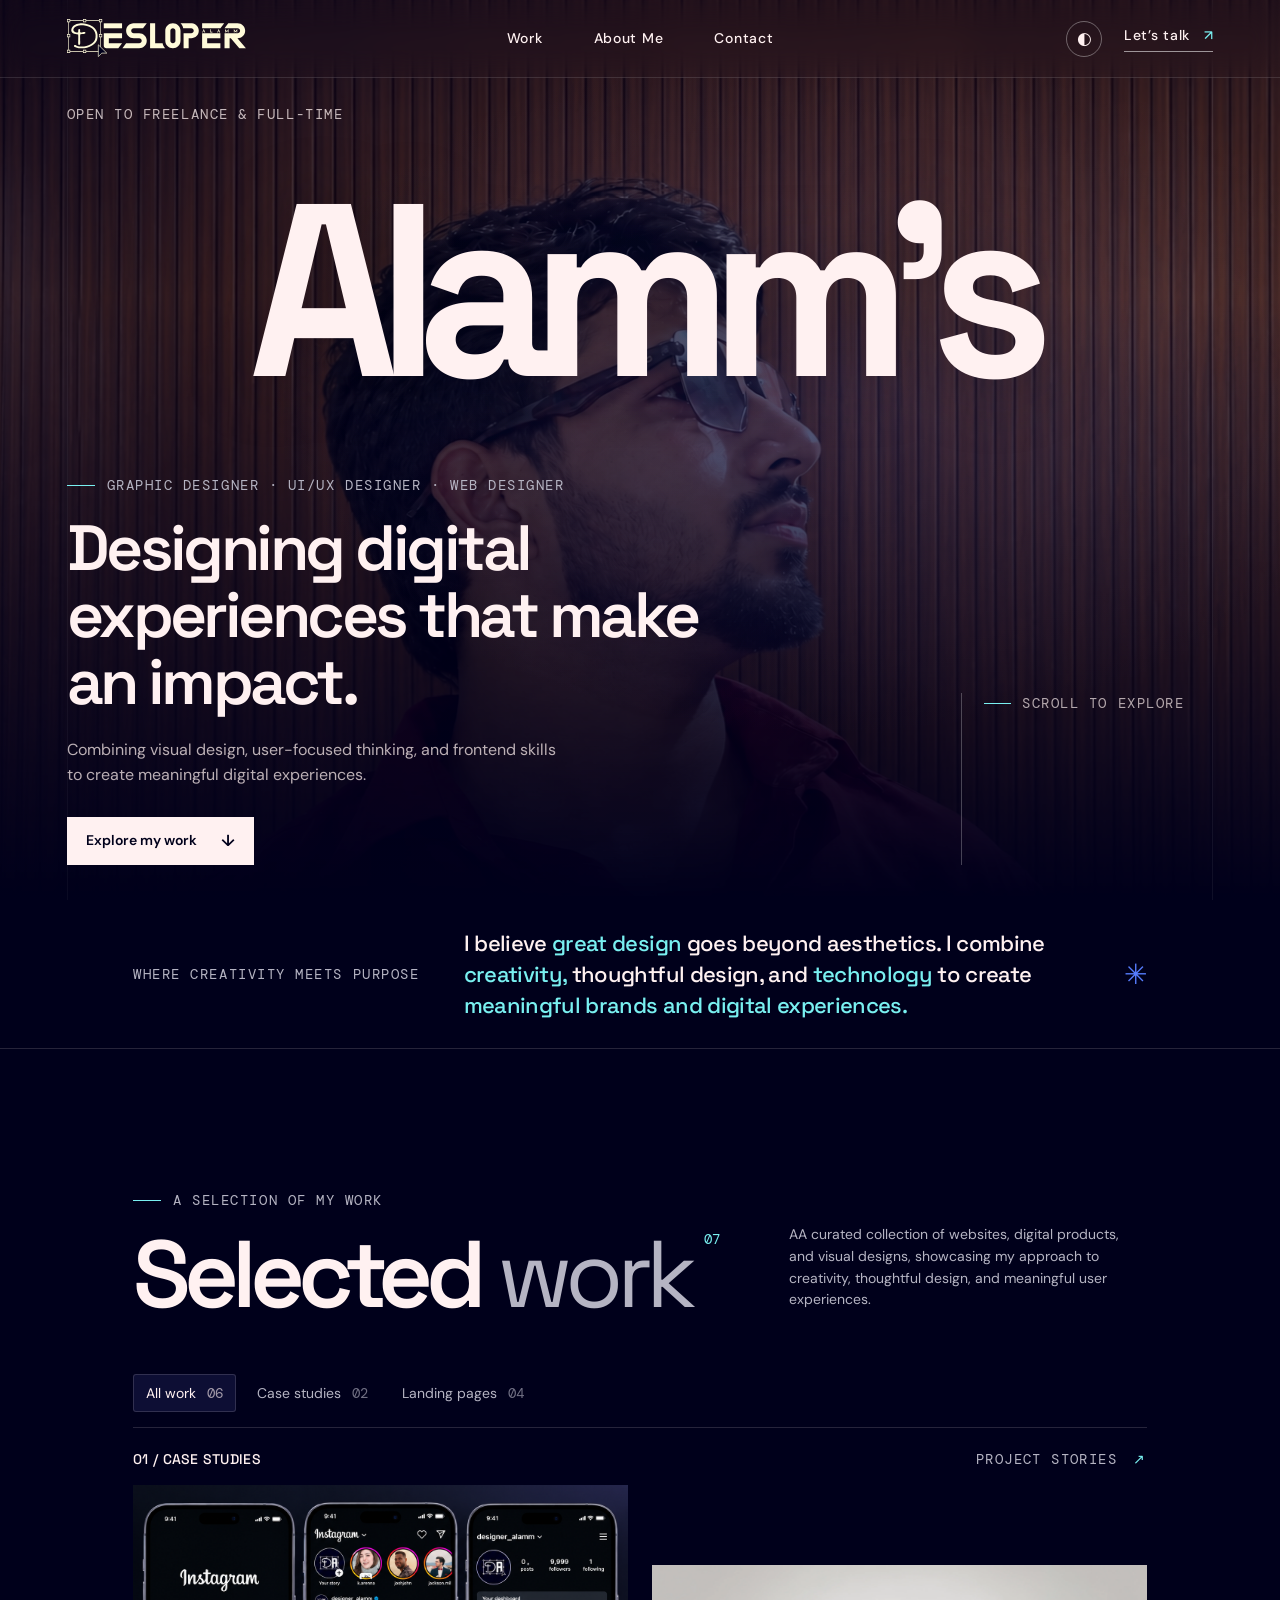
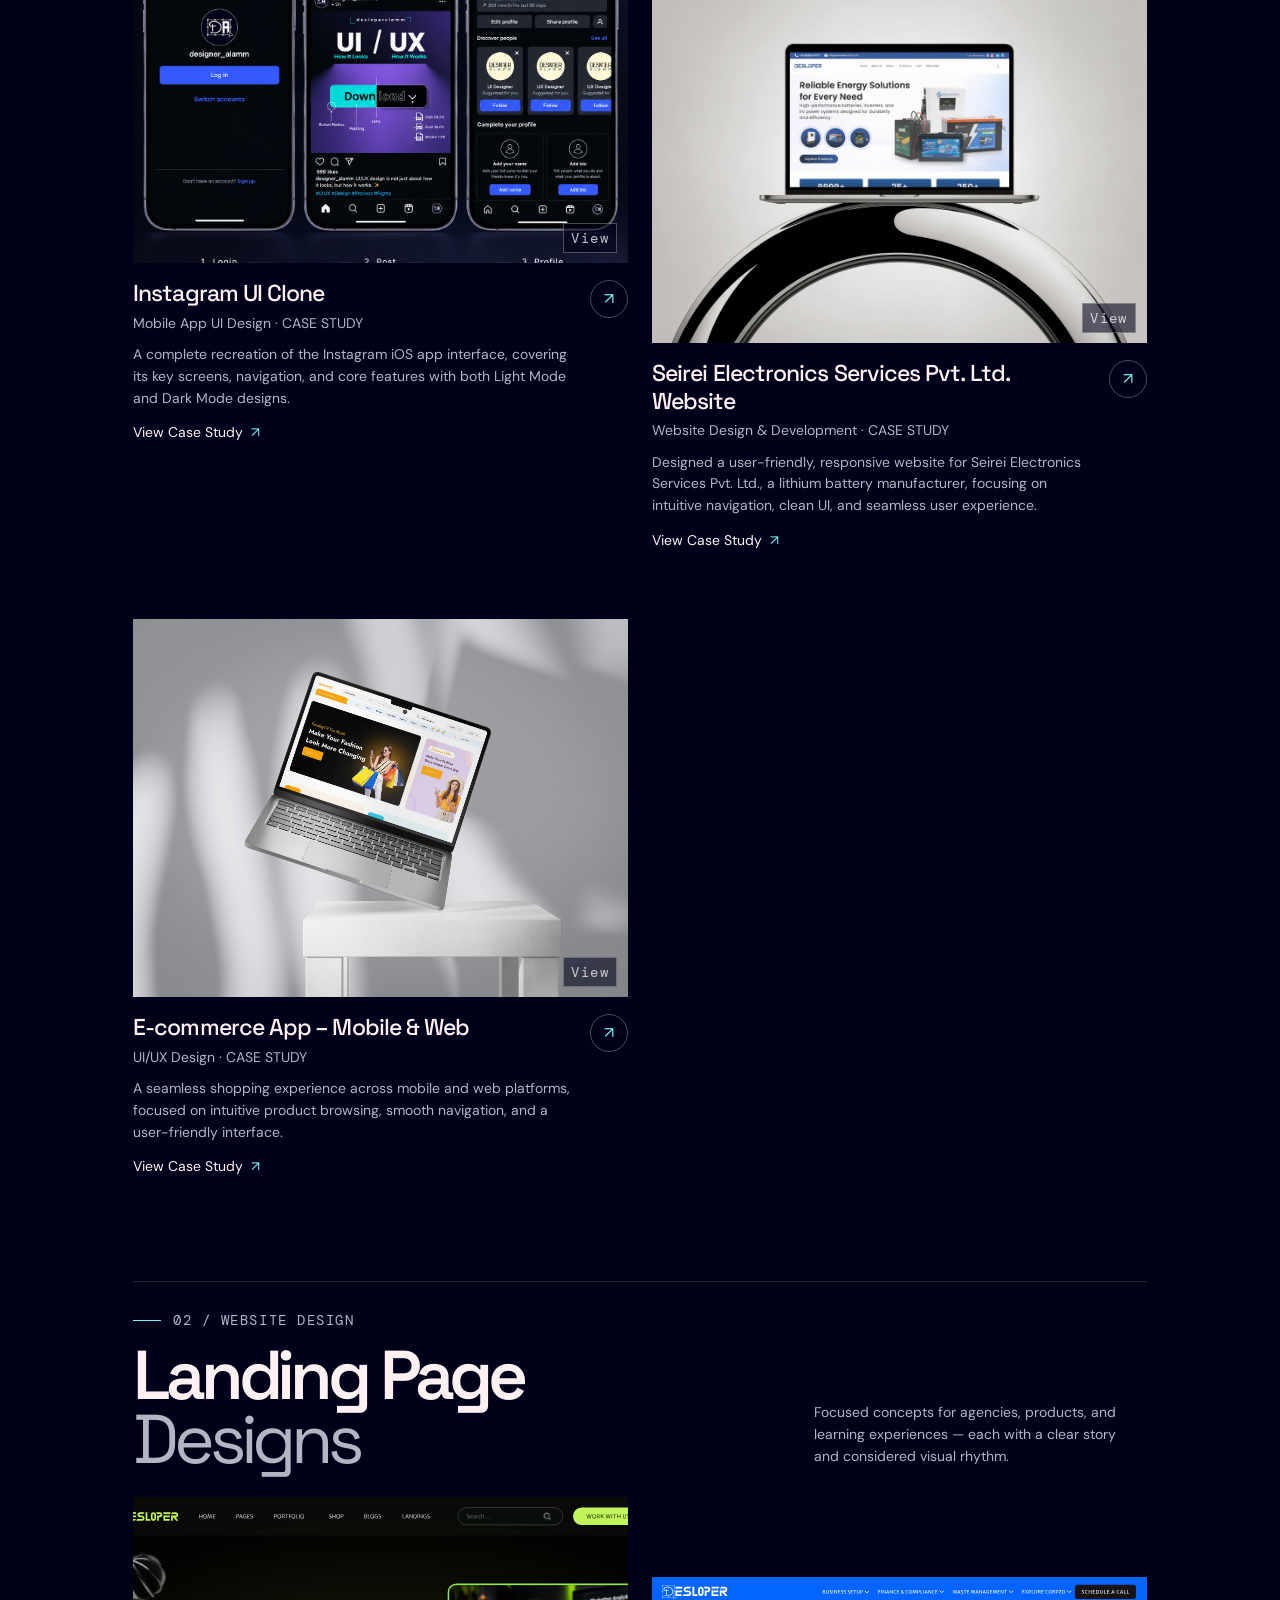
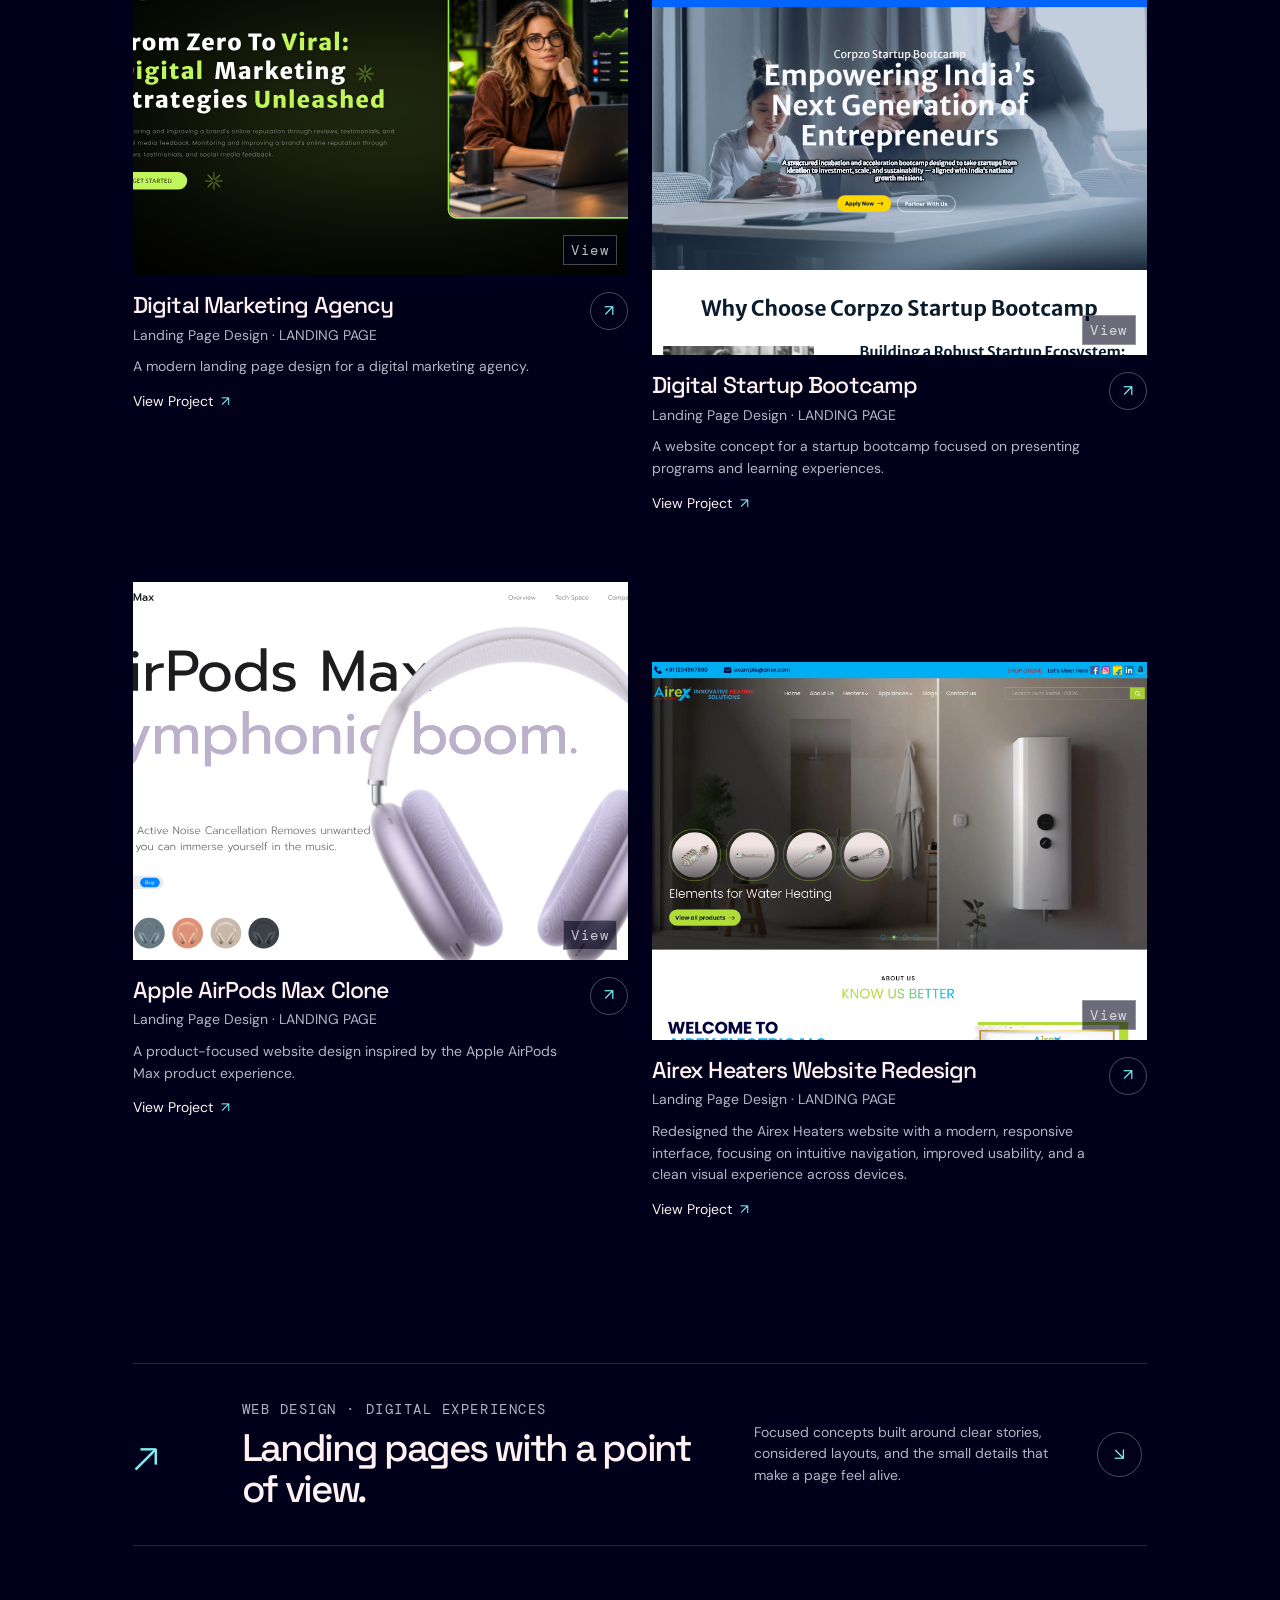
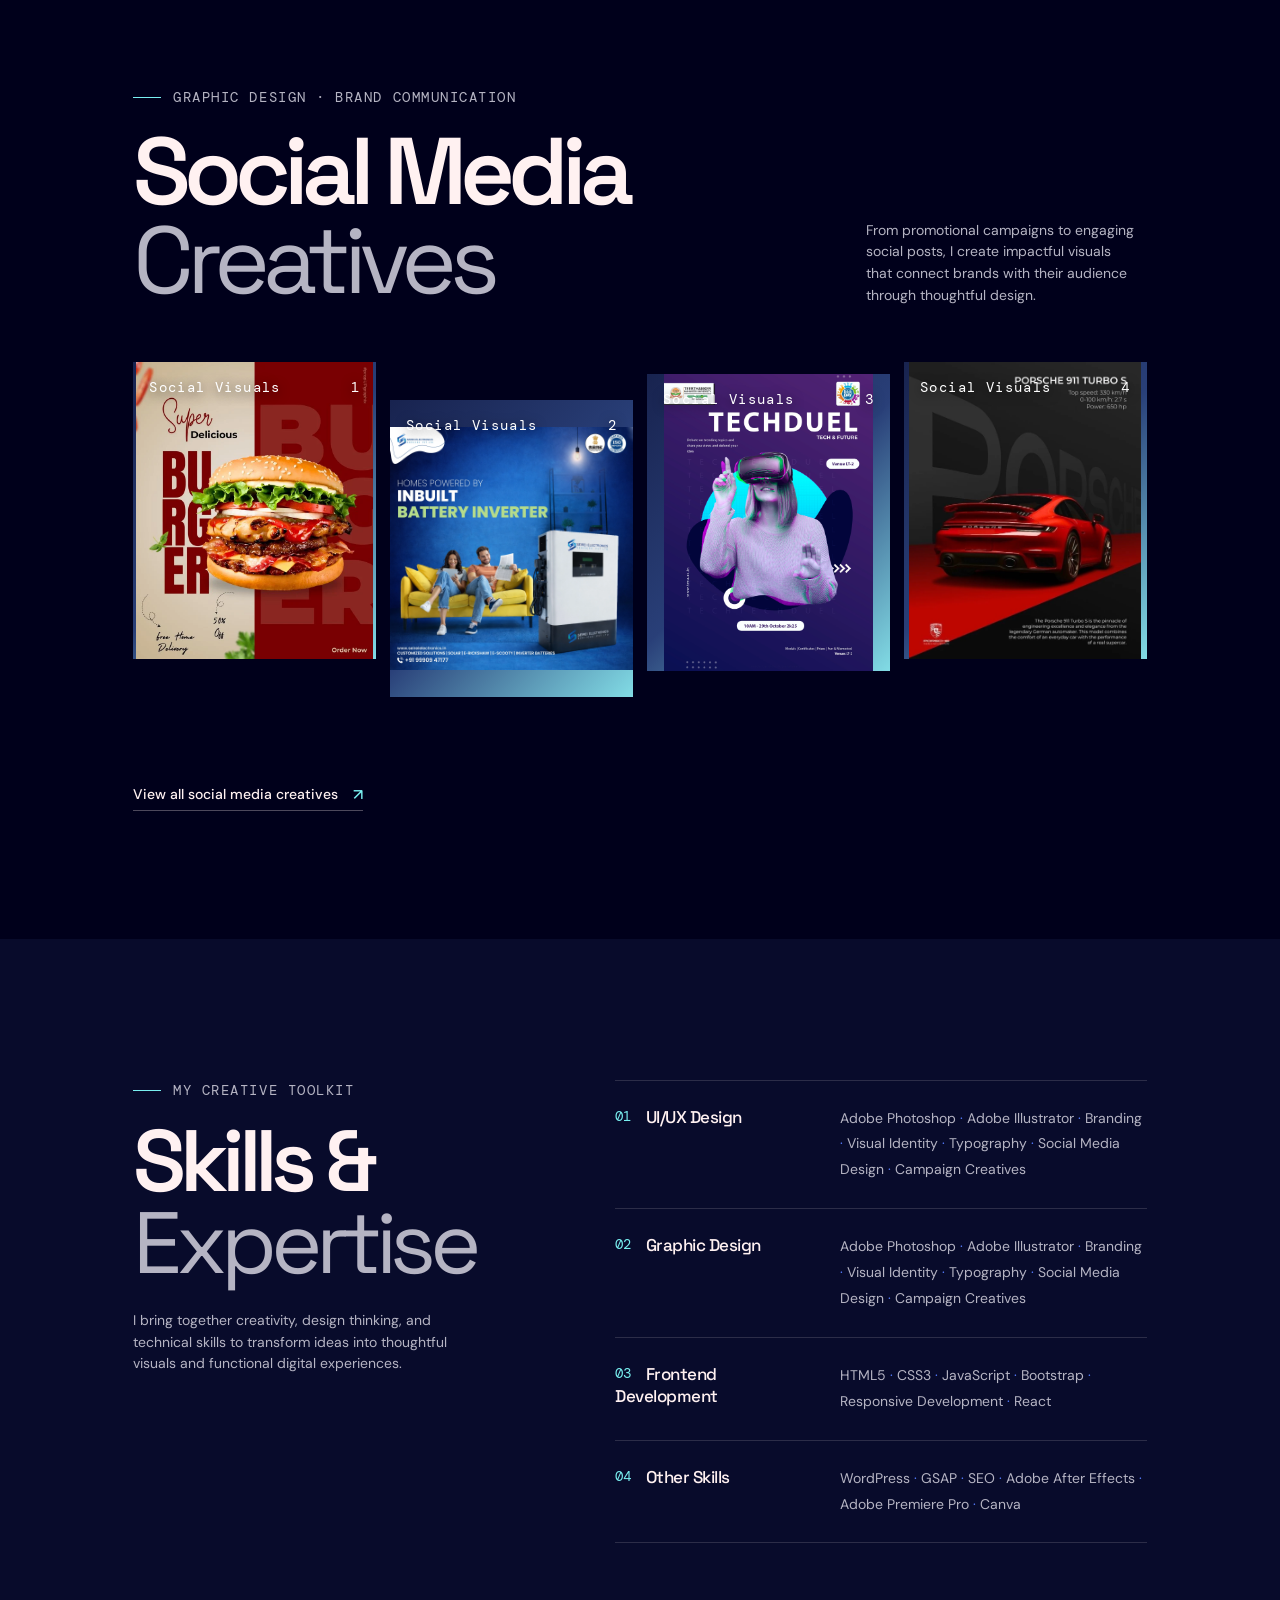
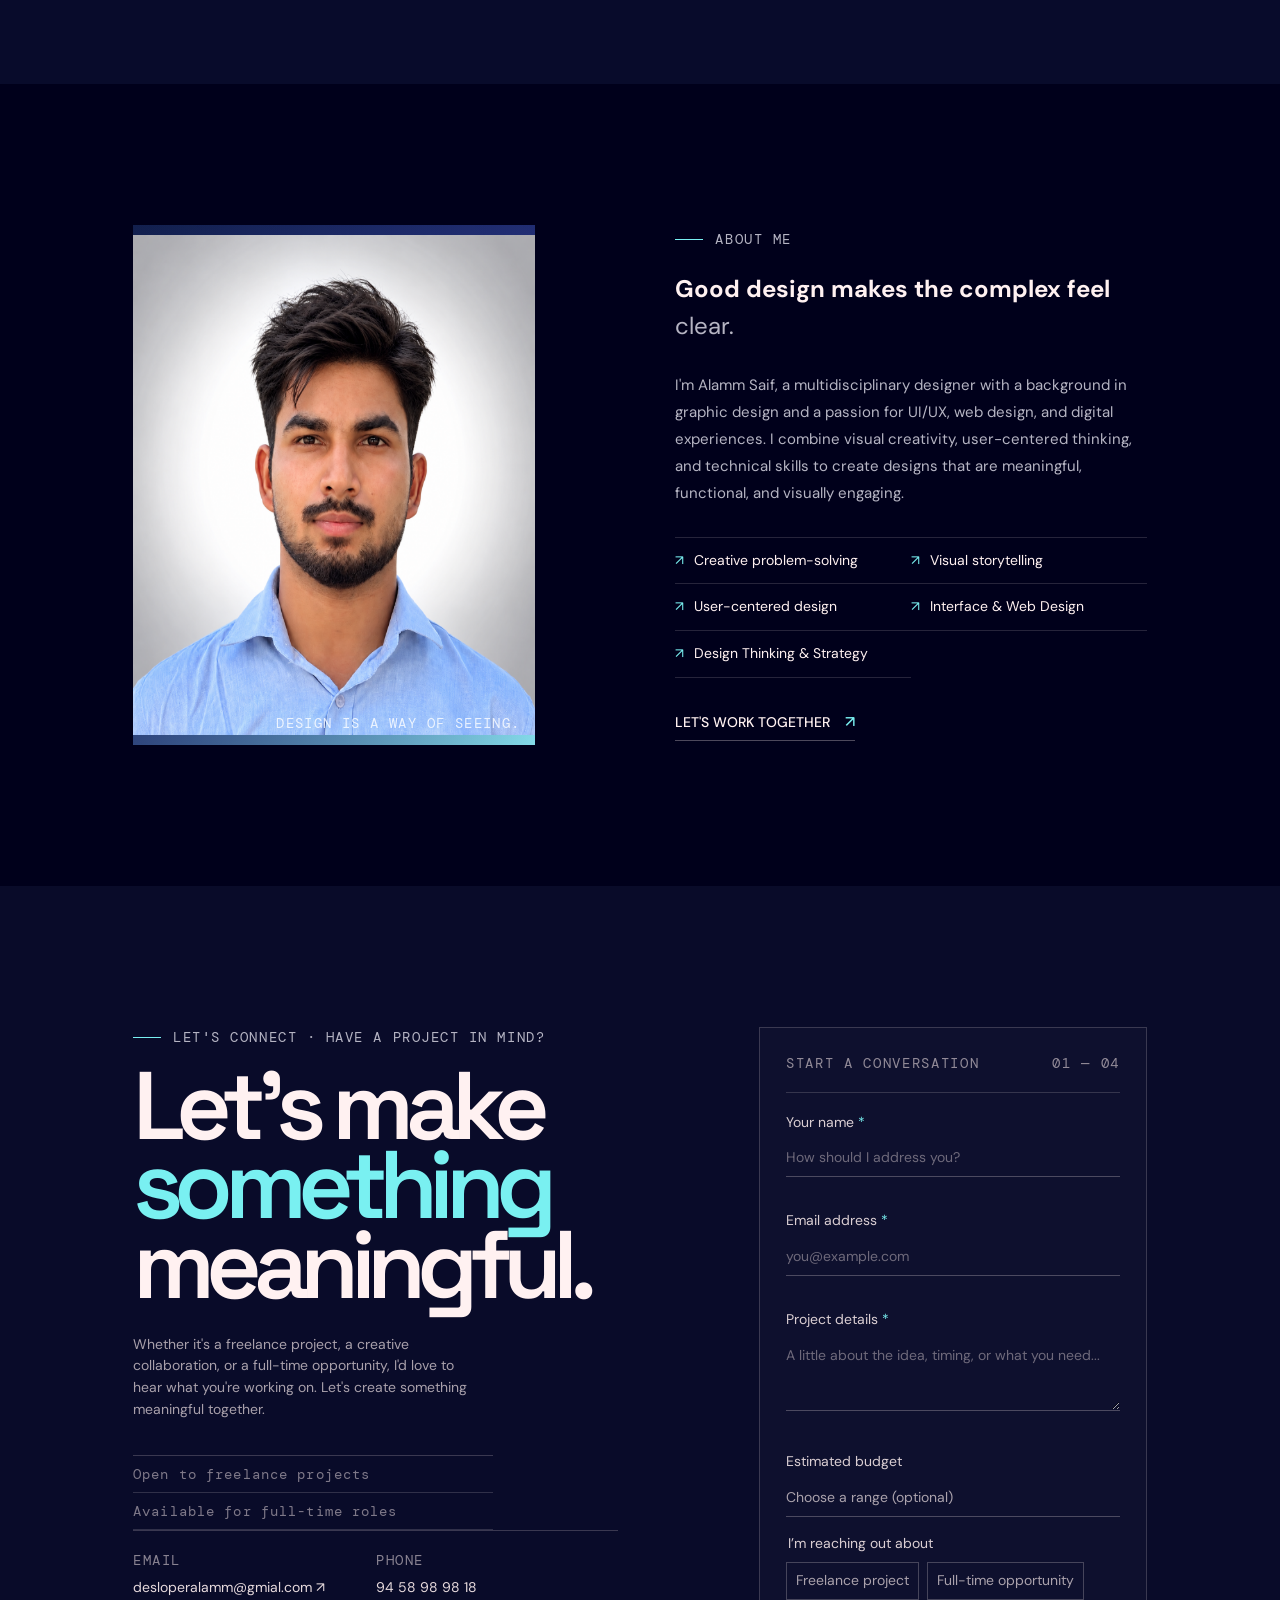
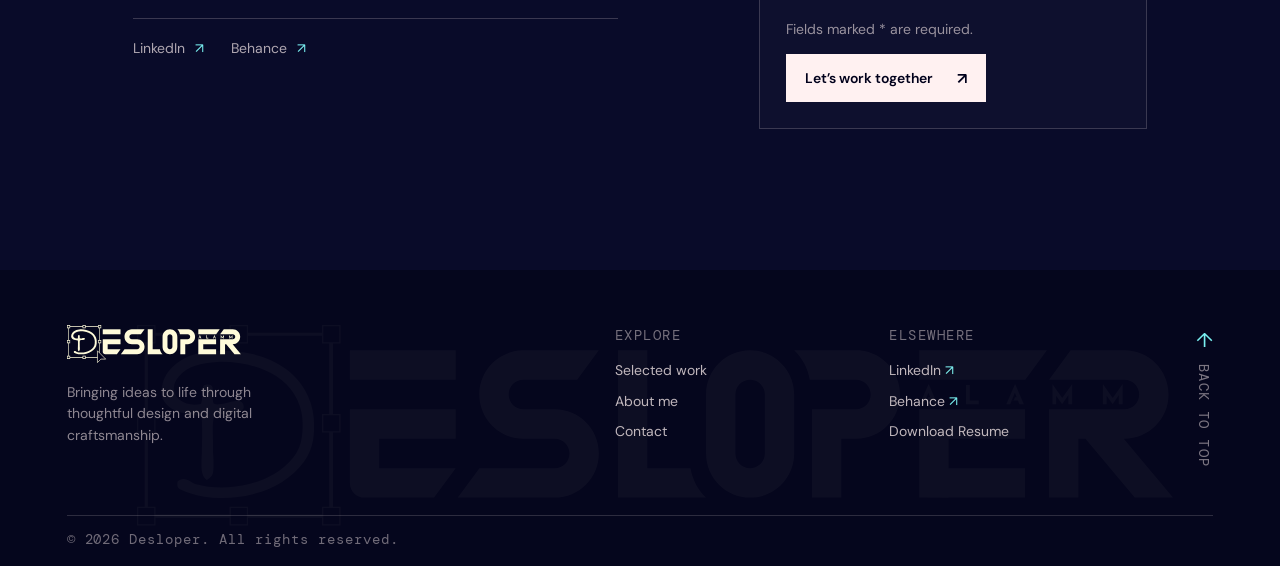
==== index.html @ 0b0b1263 "code push" ====
<!doctype html>
<html lang="en">

<head>
  <!-- HOMEPAGE DOCUMENT: page metadata, shared fonts, styles, and homepage data/rendering scripts. -->
  <meta charset="utf-8">
  <meta name="viewport" content="width=device-width, initial-scale=1">
  <meta name="theme-color" content="#00001b">
  <meta name="description"
    content="Desloper is a multidisciplinary designer working across graphic design, UI/UX, web design, and frontend development.">
  <meta property="og:type" content="website">
  <meta property="og:title" content="Desloper — Designer & Frontend Developer">
  <meta property="og:description" content="Meaningful visual identities and digital experiences, crafted with care.">
  <meta property="og:image"
    content="https://images.unsplash.com/photo-1519608487953-e999c86e7455?auto=format&fit=crop&w=1200&q=85">
  <title>Alamm | UI/UX , Graphic Designer</title>
  <link rel="preconnect" href="https://fonts.googleapis.com">
  <link rel="preconnect" href="https://fonts.gstatic.com" crossorigin>
  <link
    href="https://fonts.googleapis.com/css2?family=DM+Mono:wght@400;500&family=DM+Sans:wght@400;500;600;700&family=Space+Grotesk:wght@400;500;600;700&display=swap"
    rel="stylesheet">
  <link rel="stylesheet" href="/styles.css">
  <script src="/assets/projects.js" defer></script>
  <script src="/assets/site.js" defer></script>
</head>

<body>
  <!-- GLOBAL ACCESSIBILITY + SCROLL UI: skip target and progress bar used across the homepage. -->
  <a class="skip-link" href="#main">Skip to content</a>
  <div class="scroll-progress" aria-hidden="true"><span id="scroll-progress-bar"></span></div>

  <!-- SITE HEADER: desktop/mobile navigation, theme toggle, and contact shortcut. -->
  <header class="site-header" id="top">
    <a class="brand" href="#top" aria-label="Desloper home">
      <img src="./assets/images/desloper-logo.svg" width="64%" alt="">
      <!-- <span class="brand-mark" aria-hidden="true">D</span> -->
      <!-- <span>DESLOPER<span class="brand-period">.</span></span> -->
    </a>
    <nav class="desktop-nav" aria-label="Main navigation">
      <a href="#work">Work</a>
      <a href="#about">About Me</a>
      <a href="#contact">Contact</a>
    </nav>
    <div class="header-actions">
      <button class="theme-toggle icon-button" type="button" aria-label="Switch to light theme" title="Switch theme">
        <span class="theme-icon" aria-hidden="true">◐</span>
      </button>
      <a class="header-cta" href="#contact">Let’s talk <span aria-hidden="true">↗ 
</span></a>
      <button class="menu-toggle icon-button" type="button" aria-expanded="false" aria-controls="mobile-menu"
        aria-label="Open menu">
        <span></span><span></span>
      </button>
    </div>
    <nav class="mobile-nav" id="mobile-menu" aria-label="Mobile navigation" hidden>
      <a href="#work">Work <span>01</span></a>
      <a href="#about">About Me <span>02</span></a>
      <a href="#contact">Contact <span>03</span></a>
    </nav>
  </header>

  <!-- MAIN HOMEPAGE CONTENT: update the static editorial copy in this file. -->
  <main id="main">
    <!-- HERO SECTION: headline, introduction, and primary navigation into the portfolio. -->
    <section class="hero" aria-labelledby="hero-title">
      <div class="hero-image" aria-hidden="true"></div>
      <div class="hero-grid" aria-hidden="true"></div>
      <div class="hero-topline">
        <!-- <span>INDEPENDENT DESIGNER</span> -->
        <span>OPEN TO FREELANCE & FULL-TIME</span>
      </div>
      <div class="hero-wordmark" aria-label="Desloper">Alamm's</div>
      <div class="hero-bottom">
        <div class="hero-intro">
          <p class="eyebrow"><span class="eyebrow-line"></span> GRAPHIC DESIGNER · UI/UX DESIGNER · WEB DESIGNER</p>
          <h1 id="hero-title">Designing digital experiences that make an impact.</h1>
          <p class="hero-copy">Combining visual design, user-focused thinking, and frontend skills to create meaningful digital experiences.</p>
          <div class="hero-actions">
            <a class="button button-light" href="#work">Explore my work <span aria-hidden="true">↓</span></a>
            <!-- <a class="text-link" href="#contact">Let’s work together <span aria-hidden="true">↗</span></a> -->
          </div>
        </div>
        <div class="hero-aside">
          <!-- <span class="hero-index">01 / 04</span> -->
          <!-- <p>Thoughtful design.<br>Built for people.</p> -->
          <a href="#work" class="scroll-cue"><span class="scroll-cue-line"></span> SCROLL TO EXPLORE</a>
        </div>
      </div>
      <!-- <div class="hero-corner-note">DESIGN <span>+</span> DIGITAL CRAFT</div> -->
    </section>

    <!-- INTRO STRIP: short positioning statement beneath the hero. -->
    <section class="intro-strip" aria-label="Introduction">
      <span class="mono-label">WHERE CREATIVITY MEETS PURPOSE</span>
      <p>I believe <span> great design</span> goes beyond aesthetics. I combine
        <span> creativity,</span> thoughtful design, and <span> technology</span> to create<span> meaningful brands and digital experiences.</span></p>

      <span class="strip-orbit" aria-hidden="true">✳</span>
    </section>

    <!-- PROJECT SHOWCASE: filters and two data-driven groups. Edit project content and URLs in assets/projects.js. -->
    <section class="section work-section" id="work">
      <div class="section-heading reveal">
        <div>
          <p class="eyebrow"><span class="eyebrow-line"></span> A SELECTION OF MY WORK</p>
          <h2>Selected <span class="heading-muted">work</span><sup>06</sup></h2>
        </div>
        <p class="section-intro">AA curated collection of websites, digital products, and visual designs, showcasing my approach to creativity, thoughtful design, and meaningful user experiences.</p>
      </div>
      <div class="work-toolbar reveal">
        <div class="filter-list" role="group" aria-label="Filter projects">
          <button class="filter-button is-active" type="button" data-filter="all" aria-pressed="true">All work
            <span>06</span></button>
          <button class="filter-button" type="button" data-filter="case-study" aria-pressed="false">Case studies
            <span>02</span></button>
          <button class="filter-button" type="button" data-filter="landing-page" aria-pressed="false">Landing pages
            <span>04</span></button>
        </div>
        <!-- <span class="work-note">SELECT A PROJECT TO EXPLORE <span aria-hidden="true">↘</span></span> -->
      </div>
      <!-- UI/UX CASE STUDIES: the project data determines which entries appear in this grid. -->
      <div class="project-subgroup" id="case-study-group">
        <div class="subgroup-kicker">
          <h3>01 / CASE STUDIES</h3><span>PROJECT STORIES <i>↗</i></span>
        </div>
        <div class="project-grid" id="project-grid" aria-live="polite"></div>
      </div>
      <!-- LANDING PAGE PROJECTS: includes the four website concepts in assets/projects.js. -->
      <section class="project-subgroup landing-project-group" id="landing-pages" aria-labelledby="landing-heading">
        <div class="landing-group-heading">
          <div>
            <p class="eyebrow"><span class="eyebrow-line"></span> 02 / WEBSITE DESIGN</p>
            <h2 id="landing-heading">Landing Page<br><span class="heading-muted">Designs</span></h2>
          </div>
          <p>Focused concepts for agencies, products, and learning experiences — each with a clear story and considered
            visual rhythm.</p>
        </div>
        <div class="project-grid" id="landing-grid" aria-live="polite"></div>
      </section>
    </section>

    <!-- LANDING PAGE CALLOUT: supporting copy and link back to website projects. -->
    <section class="landing-note-section" aria-label="Landing page designs">
      <div class="landing-note reveal">
        <div class="landing-note-symbol" aria-hidden="true">↗</div>
        <div>
          <p class="eyebrow">WEB DESIGN · DIGITAL EXPERIENCES</p>
          <h2>Landing pages with a point of view.</h2>
        </div>
        <p class="landing-note-copy">Focused concepts built around clear stories, considered layouts, and the small
          details that make a page feel alive.</p>
        <a href="#work" class="round-link" aria-label="Browse landing page projects">↘</a>
      </div>
    </section>

    <!-- SOCIAL MEDIA CREATIVES: artwork/image catalog is in assets/site.js; photos live in assets/images/creatives/. -->
    <section class="section social-section" id="social">
      <div class="section-heading reveal">
        <div>
          <p class="eyebrow"><span class="eyebrow-line"></span> GRAPHIC DESIGN · BRAND COMMUNICATION</p>
          <h2>Social Media <span class="heading-muted">Creatives</span></h2>
        </div>
        <div class="social-heading-right">
          <p class="section-intro">From promotional campaigns to engaging social posts, I create impactful visuals that connect brands with their audience through thoughtful design.</p>
          <!-- <span class="source-note">Replace sample compositions with original artwork.</span> -->
        </div>
      </div>
      <div class="creative-grid reveal" id="creative-grid" aria-label="Social media creative gallery"></div>
      <button class="text-link gallery-more" id="gallery-more" type="button">View all social media creatives <span
          aria-hidden="true">↗</span></button>
    </section>

    <!-- SKILLS & EXPERTISE: edit labels and skill lists directly below. -->
    <section class="skills-section" id="skills">
      <div class="section skills-layout">
        <div class="skills-title reveal">
          <p class="eyebrow"><span class="eyebrow-line"></span> 	MY CREATIVE TOOLKIT</p>
          <h2>Skills &amp;<br><span class="heading-muted">Expertise</span></h2>
          <p>	I bring together creativity, design thinking, and technical skills to transform ideas into thoughtful visuals and functional digital experiences.</p>
        </div>
        <div class="skill-groups reveal">
          <div class="skill-group">
            <h3><span>01</span> UI/UX Design</h3>
            <p>Adobe Photoshop <i>·</i> Adobe Illustrator <i>·</i> Branding <i>·</i> Visual Identity <i>·</i> Typography <i>·</i> Social Media Design <i>·</i> Campaign Creatives</p>
          </div>
          <div class="skill-group">
            <h3><span>02</span> Graphic Design</h3>
            <p>Adobe Photoshop <i>·</i> Adobe Illustrator <i>·</i> Branding <i>·</i> Visual Identity <i>·</i> Typography <i>·</i> Social Media Design <i>·</i> Campaign Creatives</p>
          </div>
          <div class="skill-group">
            <h3><span>03</span> Frontend Development</h3>
            <p>HTML5 <i>·</i> CSS3 <i>·</i> JavaScript <i>·</i> Bootstrap <i>·</i> Responsive Development <i>·</i> React</p>
          </div>
          <div class="skill-group">
            <h3><span>04</span> Other Skills</h3>
            <p>WordPress <i>·</i> GSAP <i>·</i> SEO <i>·</i> Adobe After Effects <i>·</i> Adobe Premiere Pro <i>·</i> Canva</p>
          </div>
        </div>
      </div>
    </section>

    <!-- ABOUT SECTION: edit the profile statement, values, and abstract artwork copy here. -->
    <section class="about-section section" id="about">
      <div class="about-visual reveal" aria-label="Abstract blue and ivory design artwork">
        <img src="./assets/images/alam-sh.PNG" alt="" height="96%">
        <!-- <div class="about-visual-orb"></div> -->
        <!-- <div class="about-visual-ring"></div> -->
        <!-- <div class="about-visual-type">MAKE<br>IT<br><em>MATTER.</em></div> -->
        <span class="about-visual-caption">DESIGN IS A WAY OF SEEING.</span>
      </div>
      <div c  lass="about-copy reveal">
        <p class="eyebrow"><span class="eyebrow-line"></span> ABOUT ME</p>
        <h2>Good design makes the complex feel <span class="heading-muted">clear.</span></h2>
        <p class="about-paragraph">I'm Alamm Saif, a multidisciplinary designer with a background in graphic design and a passion for UI/UX, web design, and digital experiences. I combine visual creativity, user-centered thinking, and technical skills to create designs that are meaningful, functional, and visually engaging.</p>
        <div class="about-values">
          <span>Creative problem-solving</span><span>Visual storytelling</span>
          <span>User-centered design</span><span>Interface &amp; Web Design</span>
          <span>Design Thinking & Strategy</span>
        </div>
        <a class="text-link" href="#contact">LET'S WORK TOGETHER<span aria-hidden="true">↗</span></a>
      </div>
    </section>

    <!-- CONTACT SECTION: update contact details in PORTFOLIO_CONFIG inside assets/projects.js. -->
    <section class="contact-section" id="contact">
      <div class="section contact-inner">
        <div class="contact-heading reveal">
          <p class="eyebrow"><span class="eyebrow-line"></span> LET'S CONNECT · HAVE A PROJECT IN MIND?</p>
          <h2>Let’s make<br><span>something</span><br>meaningful.</h2>
          <p class="contact-lede">Whether it's a freelance project, a creative collaboration, or a full-time opportunity, I'd love to hear what you're working on. Let's create something meaningful together.</p>
          <div class="availability-list">
            <div><span>Open to freelance projects</span><b class="config-freelance"></b></div>
            <div><span>Available for full-time roles</span><b class="config-fulltime"></b></div>
          </div>
          <div class="contact-direct">
            <div><span class="mono-label">EMAIL</span><a class="config-email" href="#contact">Add your email
                <span>↗</span></a></div>
            <div><span class="mono-label">PHONE</span><span class="config-phone">Add your phone</span></div>
          </div>
          <div class="social-links">
            <a class="config-linkedin" href="#contact" aria-label="Add LinkedIn profile">LinkedIn <span>↗</span></a>
            <a class="config-behance" href="#contact" aria-label="Add Behance profile">Behance <span>↗</span></a>
          </div>
        </div>
        <!-- CONTACT FORM: validation and mail-draft behavior are implemented in assets/site.js. -->
        <form class="contact-form reveal" id="contact-form" novalidate>
          <div class="form-topline"><span>START A CONVERSATION</span><span>01 — 04</span></div>
          <label class="form-field">
            <span>Your name <b>*</b></span>
            <input type="text" name="name" autocomplete="name" placeholder="How should I address you?" required>
            <small class="field-error"></small>
          </label>
          <label class="form-field">
            <span>Email address <b>*</b></span>
            <input type="email" name="email" autocomplete="email" placeholder="you@example.com" required>
            <small class="field-error"></small>
          </label>
          <label class="form-field">
            <span>Project details <b>*</b></span>
            <textarea name="details" rows="3" placeholder="A little about the idea, timing, or what you need..."
              required></textarea>
            <small class="field-error"></small>
          </label>
          <label class="form-field">
            <span>Estimated budget</span>
            <select name="budget">
              <option value="">Choose a range (optional)</option>
              <option>Under 1,000</option>
              <option>1,000 – 3,000</option>
              <option>3,000 – 7,500</option>
              <option>7,500+</option>
              <option>Let’s discuss</option>
            </select>
          </label>
          <fieldset class="opportunity-field">
            <legend>I’m reaching out about</legend>
            <label><input type="checkbox" name="opportunity" value="Freelance project"><span>Freelance
                project</span></label>
            <label><input type="checkbox" name="opportunity" value="Full-time opportunity"><span>Full-time
                opportunity</span></label>
          </fieldset>
          <div class="form-bottom">
            <p class="form-status" id="form-status" role="status" aria-live="polite">Fields marked * are required.</p>
            <button class="button button-light" type="submit">Let’s work together <span
                aria-hidden="true">↗</span></button>
          </div>
        </form>
      </div>
    </section>
  </main>

  <!-- FOOTER: static text and configurable profile links. -->
  <footer class="site-footer">
     <div class="site-footer-des" >
      <img src="./assets/images/desi.svg" alt=""/>
    </div>
    <div class="footer-main">
      <div class="footer-brand">
        <img src="./assets/images/desloper-logo.svg" width="34%" alt="">
        <!-- <a class="brand" href="#top"><span class="brand-mark" aria-hidden="true">D</span><span>DESLOPER<span class="brand-period">.</span></span></a> -->
        <p>Bringing ideas to life through thoughtful design and digital craftsmanship.</p>
      </div>
      <div class="footer-nav">
        <span class="mono-label">EXPLORE</span>
        <a href="#work">Selected work</a><a href="#about">About me</a><a href="#contact">Contact</a>
      </div>
      <div class="footer-nav">
        <span class="mono-label">ELSEWHERE</span>
        <a class="config-linkedin" href="https://www.linkedin.com/in/desloperalamm/">LinkedIn <span>↗</span></a>
        <a class="config-behance" href="https://www.behance.net/alammsaif">Behance <span>↗</span></a>
        <a class="resume-placeholder" href="#contact">Download Resume</a>
      </div>
      <a class="back-top" href="#top" aria-label="Back to top">↑<span>BACK TO TOP</span></a>
    </div>
    <div class="footer-bottom"><span>© <span id="copyright-year">2026</span> Desloper. All rights
        reserved.</span>
        <!-- <span>DESIGNED WITH INTENTION <i>✳</i></span> -->
        <!-- <span>DESIGN + DIGITAL CRAFT</span> -->
    </div>
  </footer>

  <!-- CREATIVE LIGHTBOX: shared dialog populated from the selected gallery tile by assets/site.js. -->
  <dialog class="lightbox" id="creative-lightbox" aria-label="Creative preview">
    <button class="lightbox-close" type="button" aria-label="Close preview">×</button>
    <div class="lightbox-content"></div>
  </dialog>
</body>

</html>
---- styles.css ----
/* SHARED THEME + TYPOGRAPHY: global colors, font stacks, and header sizing for homepage and project routes. */
:root {
  color-scheme: dark;
  --ink: #00001b;
  --ink-soft: #080b2b;
  --paper: #fff1f1;
  --paper-dim: #b5b4c3;
  --blue: #567dff;
  --cyan: #79f0f1;
  --line: rgba(255, 241, 241, .15);
  --line-strong: rgba(255, 241, 241, .3);
  --display: 'Space Grotesk', 'Arial Narrow', sans-serif;
  --body: 'DM Sans', Arial, sans-serif;
  --mono: 'DM Mono', monospace;
  --header-height: 78px;
}

html[data-theme="light"] {
  color-scheme: light;
  --ink: #f6f2ed;
  --ink-soft: #fffdf9;
  --paper: #10142e;
  --paper-dim: #5d6174;
  --line: rgba(16, 20, 46, .15);
  --line-strong: rgba(16, 20, 46, .32);
}
.creative-art.campaign-custom {
  background: linear-gradient(
    135deg,
    #18234f 0%,
    #293f78 50%,
    #82dce5 100%
  ) !important;
}

* {
  box-sizing: border-box;
}

html {
  scroll-behavior: smooth;
  scroll-padding-top: calc(var(--header-height) + 24px);
}

body {
  margin: 0;
  background: var(--ink);
  color: var(--paper);
  font-family: var(--body);
  font-size: 16px;
  line-height: 1.55;
  transition: background-color .35s ease, color .35s ease;
}

body,
button,
input,
textarea,
select {
  font-family: var(--body);
}

button,
a,
input,
textarea,
select {
  -webkit-tap-highlight-color: transparent;
}

a {
  color: inherit;
  text-decoration: none;
}

button {
  color: inherit;
}

img {
  display: block;
  max-width: 100%;
}

::selection {
  background: var(--cyan);
  color: #00001b;
}

/* ACCESSIBILITY UTILITIES: focus indicator, keyboard skip link, and reading progress bar. */
:focus-visible {
  outline: 2px solid var(--cyan);
  outline-offset: 4px;
}

.skip-link {
  position: fixed;
  z-index: 1000;
  top: 10px;
  left: 10px;
  padding: 10px 14px;
  transform: translateY(-160%);
  background: var(--paper);
  color: var(--ink);
}

.skip-link:focus {
  transform: translateY(0);
}

.scroll-progress {
  position: fixed;
  z-index: 101;
  inset: 0 0 auto;
  height: 2px;
  pointer-events: none;
}

.scroll-progress span {
  display: block;
  width: 0;
  height: 100%;
  background: var(--cyan);
}

/* HOMEPAGE HEADER + NAVIGATION: desktop links, mobile menu, brand, and theme control. */
.site-header {
  position: fixed;
  z-index: 100;
  top: 0;
  left: 0;
  width: 100%;
  height: var(--header-height);
  padding: 0 5.2vw;
  display: flex;
  align-items: center;
  justify-content: space-between;
  border-bottom: 1px solid rgba(255, 255, 255, .12);
  color: #fff1f1;
  backdrop-filter: blur(15px);
  -webkit-backdrop-filter: blur(15px);
}

.brand {
  display: inline-flex;
  align-items: center;
  gap: 10px;
  font: 700 14px var(--display);
  letter-spacing: .12em;
}

.brand-mark {
  display: grid;
  width: 28px;
  height: 28px;
  place-items: center;
  border: 1px solid currentColor;
  border-radius: 50%;
  font: 600 14px var(--display);
  letter-spacing: 0;
}

.brand-period {
  color: var(--cyan);
}

.desktop-nav {
  position: absolute;
  left: 50%;
  display: flex;
  gap: clamp(24px, 4vw, 58px);
  transform: translateX(-50%);
}

.desktop-nav a,
.header-cta {
  font-size: 14px;
  font-weight: 500;
  letter-spacing: .05em;
  transition: color .2s ease;
}

.desktop-nav a:hover,
.header-cta:hover {
  color: var(--cyan);
}

.header-actions {
  display: flex;
  align-items: center;
  gap: 22px;
}

.header-cta {
  padding-bottom: 4px;
  border-bottom: 1px solid rgba(255, 255, 255, .55);
}

.header-cta span {
  margin-left: 9px;
  color: var(--cyan);
}

.icon-button {
  display: inline-grid;
  place-items: center;
  width: 36px;
  height: 36px;
  padding: 0;
  border: 1px solid rgba(255, 255, 255, .35);
  border-radius: 50%;
  background: transparent;
  cursor: pointer;
}

.theme-icon {
  font-size: 17px;
  line-height: 1;
}

.menu-toggle {
  display: none;
  gap: 5px;
  align-content: center;
}

.menu-toggle span {
  display: block;
  width: 13px;
  height: 1px;
  background: currentColor;
}

.mobile-nav {
  display: none;
}

/* HERO SECTION: full-screen introduction and image/wordmark entrance animations. */
.hero {
  position: relative;
  min-height: min(900px, 100svh);
  min-height: max(720px, 100svh);
  overflow: hidden;
  display: flex;
  flex-direction: column;
  justify-content: space-between;
  padding: calc(var(--header-height) + 26px) 5.2vw 35px;
  isolation: isolate;
  background: #00001b;
  color: #fff1f1;
}

.hero-image {
  position: absolute;
  z-index: -3;
  inset: -4% 0;
  background: url('./assets/images/alam-red.png') 50% 48% / cover;
  opacity: .52;
  transform: scale(1.035);
  animation: hero-image-enter 1.5s ease-out both, hero-drift 24s ease-in-out 1.5s infinite alternate;
}

.hero::before {
  content: "";
  position: absolute;
  z-index: -2;
  inset: 0;
  background: linear-gradient(180deg, rgba(0, 0, 27, .44) 0%, rgba(0, 0, 27, .1) 33%, #00001b 100%);
}

.hero::after {
  content: "";
  position: absolute;
  z-index: -1;
  inset: 0;
  background: radial-gradient(ellipse at 65% 43%, rgba(46, 76, 196, .16), transparent 48%), linear-gradient(90deg, rgba(0, 0, 27, .38), transparent 72%);
}

.hero-grid {
  position: absolute;
  z-index: -1;
  inset: 0 5.2vw;
  border-right: 1px solid rgba(255, 255, 255, .06);
  border-left: 1px solid rgba(255, 255, 255, .06);
  pointer-events: none;
}

.hero-topline,
.mono-label,
.eyebrow,
.work-note,
.hero-index,
.scroll-cue,
.hero-corner-note,
.hero-aside p,
.hero-topline span {
  font-family: var(--mono);
  font-size: 14px;
  line-height: 1.5;
  letter-spacing: .11em;
}

.hero-topline {
  display: flex;
  justify-content: space-between;
  color: rgba(255, 241, 241, .75);
}

.availability-dot {
  display: inline-block;
  width: 6px;
  height: 6px;
  margin-left: 6px;
  border-radius: 50%;
  background: var(--cyan);
  box-shadow: 0 0 13px var(--cyan);
}

.hero-wordmark {
  position: relative;
  width: max-content;
  margin: auto auto 0;
  align-self: center;
  font: 700 clamp(4rem, 19.2vw, 20rem)/.76 var(--display);
  letter-spacing: -.095em;
  white-space: nowrap;
  color: #fff1f1;
  text-shadow: 0 4px 70px rgba(0, 0, 20, .42);
  transform: scaleX(.96);
  transform-origin: center;
  animation: wordmark-enter .9s cubic-bezier(.2, .8, .2, 1) .12s both;
}

.hero-bottom {
  display: grid;
  grid-template-columns: 1fr minmax(170px, 22%);
  align-items: end;
  gap: 40px;
  padding-top: clamp(42px, 7vw, 90px);
}

.hero-intro {
  max-width: 690px;
}

.eyebrow {
  display: flex;
  align-items: center;
  gap: 12px;
  margin: 0 0 19px;
  font-size: 14px;
  color: var(--paper-dim);
}

.eyebrow-line {
  display: inline-block;
  width: 28px;
  height: 1px;
  background: var(--cyan);
}

.hero h1 {
  max-width: 690px;
  margin: 0;
  font: 600 clamp(2.35rem, 5vw, 4.7rem)/1.05 var(--display);
  letter-spacing: -.055em;
}

.hero-copy {
  max-width: 490px;
  margin: 22px 0 0;
  color: rgba(255, 241, 241, .72);
  font-size: clamp(14px, 1.25vw, 16px);
}

.hero-actions {
  display: flex;
  align-items: center;
  gap: 28px;
  margin-top: 29px;
}

.button {
  display: inline-flex;
  min-height: 48px;
  align-items: center;
  justify-content: center;
  gap: 24px;
  padding: 0 19px;
  border: 0;
  font-size: 14px;
  font-weight: 600;
  cursor: pointer;
  transition: transform .25s ease, background .25s ease, color .25s ease;
}

.button:hover {
  transform: translateY(-3px);
}

.button-light {
  background: var(--paper);
  color: var(--ink);
}

.hero .button-light,
.case-contact .button-light {
  background: #fff1f1;
  color: #00001b;
}

.button-light:hover {
  background: var(--cyan);
}

.button span {
  font-size: 16px;
}

.text-link {
  display: inline-flex;
  align-items: center;
  gap: 15px;
  padding: 0 0 5px;
  border: 0;
  border-bottom: 1px solid var(--line-strong);
  background: none;
  color: inherit;
  font-size: 14px;
  font-weight: 500;
  cursor: pointer;
  transition: color .2s ease, border-color .2s ease;
}

.text-link span {
  color: var(--cyan);
  font-size: 16px;
  transition: transform .2s ease;
}

.text-link:hover {
  color: var(--cyan);
  border-color: var(--cyan);
}

.text-link:hover span {
  transform: translate(2px, -2px);
}

.hero-aside {
  display: flex;
  min-height: 172px;
  flex-direction: column;
  align-items: flex-start;
  justify-content: space-between;
  padding-left: 22px;
  border-left: 1px solid rgba(255, 255, 255, .25);
}

.hero-index {
  color: var(--cyan);
}

.hero-aside p {
  margin: 0;
  color: rgba(255, 241, 241, .72);
}

.scroll-cue {
  display: flex;
  align-items: center;
  gap: 11px;
  font-size: 14px;
  color: rgba(255, 241, 241, .68);
}

.scroll-cue-line {
  width: 27px;
  height: 1px;
  background: var(--cyan);
}

.hero-corner-note {
  position: absolute;
  right: 5.2vw;
  top: 49%;
  writing-mode: vertical-rl;
  color: rgba(255, 241, 241, .55);
  font-size: 14px;
}

.hero-corner-note span {
  color: var(--cyan);
}

/* INTRODUCTION STRIP: compact positioning statement between hero and work. */
.intro-strip {
  position: relative;
  display: grid;
  grid-template-columns: 1fr minmax(280px, 2fr) 50px;
  align-items: center;
  gap: 28px;
  padding: 28px 10.4vw;
  border-bottom: 1px solid var(--line);
}

.intro-strip .mono-label {
  color: var(--paper-dim);
}

.intro-strip p {
  margin: 0;
  font: 500 clamp(16px, 1.8vw, 22px)/1.4 var(--display);
  letter-spacing: -.03em;
}

.intro-strip p span {
  color: var(--cyan);
}

.strip-orbit {
  justify-self: end;
  color: var(--blue);
  font-size: 28px;
}

/* SHARED SECTION SPACING + PROJECT SHOWCASE: headings, filters, card grids, previews, and landing layouts. */
.section {
  padding: clamp(88px, 11vw, 150px) 10.4vw;
}

.section-heading {
  display: flex;
  align-items: end;
  justify-content: space-between;
  gap: 48px;
}

.section-heading h2,
.skills-title h2 {
  margin: 0;
  font: 600 clamp(3rem, 7.4vw, 7.1rem)/.95 var(--display);
  letter-spacing: -.075em;
}

.heading-muted {
  color: var(--paper-dim);
  font-weight: 400;
}

.section-heading h2 sup {
  display: inline-block;
  margin-left: 14px;
  color: var(--cyan);
  font: 400 14px var(--mono);
  vertical-align: top;
  letter-spacing: 0;
}

.section-intro {
  max-width: 345px;
  margin: 0 1vw 9px 0;
  color: var(--paper-dim);
  font-size: 14px;
}

.work-toolbar {
  display: flex;
  align-items: center;
  justify-content: space-between;
  margin: 54px 0 22px;
  padding-bottom: 15px;
  border-bottom: 1px solid var(--line);
}

.filter-list {
  display: flex;
  gap: 8px;
}

.filter-button {
  padding: 9px 12px;
  border: 1px solid transparent;
  border-radius: 3px;
  background: transparent;
  color: var(--paper-dim);
  font-size: 14px;
  cursor: pointer;
  transition: all .2s ease;
}

.filter-button span {
  margin-left: 7px;
  font: 14px var(--mono);
  opacity: .62;
}

.filter-button:hover,
.filter-button.is-active {
  border-color: var(--line);
  color: var(--paper);
}

.filter-button.is-active {
  background: rgba(115, 127, 255, .11);
}

.work-note {
  color: var(--paper-dim);
  font-size: 14px;
}

.work-note span {
  margin-left: 8px;
  color: var(--cyan);
  font-size: 14px;
}

.project-grid {
  display: grid;
  grid-template-columns: repeat(2, minmax(0, 1fr));
  gap: clamp(34px, 5.2vw, 72px) 24px;
}

.project-subgroup[hidden] {
  display: none;
}

.project-subgroup+.project-subgroup {
  margin-top: 102px;
  padding-top: 28px;
  border-top: 1px solid var(--line);
}

.subgroup-kicker {
  display: flex;
  justify-content: space-between;
  align-items: center;
  margin-bottom: 17px;
  color: var(--paper-dim);
  font: 14px var(--mono);
  letter-spacing: .1em;
}

.subgroup-kicker h3 {
  margin: 0;
  color: var(--paper);
  font: 500 14px var(--display);
  letter-spacing: .02em;
}

.subgroup-kicker i {
  margin-left: 7px;
  color: var(--cyan);
  font-size: 14px;
  font-style: normal;
}

.landing-group-heading {
  display: flex;
  align-items: end;
  justify-content: space-between;
  gap: 40px;
  margin-bottom: 26px;
}

.landing-group-heading .eyebrow {
  margin-bottom: 13px;
}

.landing-group-heading h2 {
  margin: 0;
  font: 600 clamp(2.5rem, 5.4vw, 5rem)/.92 var(--display);
  letter-spacing: -.075em;
}

.landing-group-heading>p {
  max-width: 320px;
  margin: 0 1vw 4px 0;
  color: var(--paper-dim);
  font-size: 14px;
}

.landing-project-group .project-grid {
  margin-top: 0;
}

.project-card {
  min-width: 0;
  animation: card-appear .4s both;
}

.project-image-link,
.project-card-details {
  display: block;
}

.project-card:nth-child(2n) {
  margin-top: 80px;
}

.project-visual {
  position: relative;
  overflow: hidden;
  aspect-ratio: 1.31;
  background: #121631;
  isolation: isolate;
}

.project-visual>img {
  width: 100%;
  height: 100%;
  object-fit: cover;
  transition: transform .6s cubic-bezier(.2, .8, .2, 1);
}

.project-card:hover .project-visual>img {
  transform: scale(1.035);
}

.preview-label {
  position: absolute;
  z-index: 2;
  right: 11px;
  bottom: 10px;
  padding: 5px 7px;
  border: 1px solid rgba(255, 255, 255, .28);
  background: rgba(0, 0, 27, .58);
  color: rgba(255, 255, 255, .73);
  font: 14px var(--mono);
  letter-spacing: .1em;
}

.project-visual::before {
  content: "";
  position: absolute;
  z-index: -1;
  inset: 0;
  background: radial-gradient(circle at 82% 20%, rgba(124, 215, 255, .2), transparent 30%), linear-gradient(135deg, #161b42, #080b22 66%, #171733);
}

.project-card[data-category="landing-page"] .project-visual::before {
  background: linear-gradient(135deg, #293a63, #0c112c 65%, #19112e);
}

.project-card[data-project="digital-marketing-agency"] .project-visual::before {
  background: linear-gradient(140deg, #dbfbef, #bcf2dc 45%, #98d2c4);
}

.project-card[data-project="digital-startup-bootcamp"] .project-visual::before {
  background: linear-gradient(140deg, #ffe3b2, #f6a45f 47%, #3b2035);
}

.project-card[data-project="apple-airpods-max-clone"] .project-visual::before {
  background: linear-gradient(140deg, #d3d9e7, #8795ae 52%, #252b42);
}

.project-card[data-project="airex-heaters-website-redesign"] .project-visual::before {
  background: linear-gradient(140deg, #f3d9c2, #e89e78 47%, #653e52);
}

.project-art {
  position: absolute;
  inset: 0;
  display: grid;
  place-items: center;
  overflow: hidden;
}

.art-window {
  position: relative;
  width: 73%;
  height: 72%;
  border: 1px solid rgba(255, 255, 255, .34);
  border-radius: 8px 8px 0 0;
  background: rgba(7, 10, 30, .88);
  box-shadow: 0 22px 60px rgba(0, 0, 0, .38);
  transform: translateY(11%);
  transition: transform .65s cubic-bezier(.2, .8, .2, 1), box-shadow .4s ease;
}

.project-card:hover .art-window {
  transform: translateY(6%) scale(1.025);
  box-shadow: 0 30px 65px rgba(0, 0, 0, .48);
}

.art-chrome {
  display: flex;
  align-items: center;
  gap: 4px;
  height: 18px;
  padding: 0 8px;
  border-bottom: 1px solid rgba(255, 255, 255, .1);
}

.art-chrome i {
  width: 4px;
  height: 4px;
  border-radius: 50%;
  background: rgba(255, 255, 255, .42);
}

.art-page {
  position: relative;
  height: calc(100% - 18px);
  padding: 6% 7%;
  overflow: hidden;
}

.art-brand {
  display: flex;
  justify-content: space-between;
  color: rgba(255, 255, 255, .74);
  font: 14px var(--mono);
}

.art-brand span:last-child {
  opacity: .5;
}

.art-heading {
  max-width: 70%;
  margin-top: 13%;
  color: #fff;
  font: 600 clamp(14px, 2vw, 26px)/.98 var(--display);
  letter-spacing: -.06em;
}

.art-heading em {
  color: var(--cyan);
  font-style: normal;
}

.art-copyline {
  width: 42%;
  height: 2px;
  margin-top: 6%;
  background: rgba(255, 255, 255, .28);
}

.art-copyline.short {
  width: 27%;
  margin-top: 4px;
}

.art-cta {
  display: block;
  width: 25%;
  height: 13px;
  margin-top: 7%;
  border-radius: 2px;
  background: var(--cyan);
}

.art-feature {
  position: absolute;
  right: 5%;
  bottom: 5%;
  width: 35%;
  height: 62%;
  border-radius: 45% 45% 8px 8px;
  background: linear-gradient(150deg, #9dceff, #3759ba 52%, #20245a);
  box-shadow: 0 0 45px rgba(93, 136, 255, .35);
}

.art-product {
  position: absolute;
  right: 15%;
  bottom: 0;
  width: 22%;
  height: 68%;
  border: 2px solid rgba(255, 255, 255, .64);
  border-radius: 48% 48% 40% 40%;
  transform: rotate(8deg);
  background: linear-gradient(100deg, rgba(255, 255, 255, .55), rgba(255, 255, 255, .05) 35%, rgba(30, 41, 75, .9) 80%);
  box-shadow: 0 12px 30px rgba(0, 0, 0, .3);
}

.project-visual[data-art="shop"] .art-window {
  width: 58%;
  height: 75%;
  transform: translate(12%, 11%);
  border-radius: 20px;
}

.project-card:hover .project-visual[data-art="shop"] .art-window {
  transform: translate(12%, 6%) scale(1.025);
}

.project-visual[data-art="shop"] .art-page {
  padding: 8%;
}

.project-visual[data-art="shop"] .art-page::before {
  content: "";
  position: absolute;
  width: 44%;
  height: 70%;
  left: 8%;
  top: 19%;
  border-radius: 10px;
  background: linear-gradient(145deg, #fff4df, #d6a989 55%, #684656);
}

.project-visual[data-art="shop"] .art-heading {
  position: relative;
  z-index: 1;
  margin: 18% 0 0 48%;
  font-size: clamp(14px, 1.5vw, 18px);
}

.project-visual[data-art="shop"] .art-copyline {
  position: relative;
  z-index: 1;
  margin-left: 48%;
}

.project-visual[data-art="shop"] .art-cta {
  position: relative;
  z-index: 1;
  margin-left: 48%;
  width: 35%;
}

.project-visual[data-art="agency"] .art-window {
  background: #f6f2ed;
}

.project-visual[data-art="agency"] .art-brand,
.project-visual[data-art="agency"] .art-heading {
  color: #143d31;
}

.project-visual[data-art="agency"] .art-heading em {
  color: #dd7251;
}

.project-visual[data-art="agency"] .art-copyline {
  background: rgba(20, 61, 49, .25);
}

.project-visual[data-art="agency"] .art-cta {
  background: #e27854;
}

.project-visual[data-art="agency"] .art-feature {
  background: linear-gradient(145deg, #d5ff93, #65bd7e 48%, #307579);
}

.project-visual[data-art="bootcamp"] .art-window {
  background: #261a28;
}

.project-visual[data-art="bootcamp"] .art-heading em {
  color: #ffb458;
}

.project-visual[data-art="bootcamp"] .art-cta {
  background: #ffa04d;
}

.project-visual[data-art="bootcamp"] .art-feature {
  background: linear-gradient(145deg, #ffd883, #fd7148 50%, #6b334e);
}

.project-visual[data-art="airpods"] .art-window {
  background: #f2f4f7;
}

.project-visual[data-art="airpods"] .art-brand,
.project-visual[data-art="airpods"] .art-heading {
  color: #20273a;
}

.project-visual[data-art="airpods"] .art-heading em {
  color: #7583a3;
}

.project-visual[data-art="airpods"] .art-copyline {
  background: rgba(32, 39, 58, .28);
}

.project-visual[data-art="airpods"] .art-cta {
  background: #29324b;
}

.project-visual[data-art="airpods"] .art-feature {
  background: linear-gradient(145deg, #fcfcff, #aab5cb 52%, #5d6985);
}

.project-visual[data-art="heaters"] .art-window {
  background: #fff7ee;
}

.project-visual[data-art="heaters"] .art-brand,
.project-visual[data-art="heaters"] .art-heading {
  color: #422a2e;
}

.project-visual[data-art="heaters"] .art-heading em {
  color: #d66e4e;
}

.project-visual[data-art="heaters"] .art-copyline {
  background: rgba(66, 42, 46, .28);
}

.project-visual[data-art="heaters"] .art-cta {
  background: #d66e4e;
}

.project-visual[data-art="heaters"] .art-feature {
  background: linear-gradient(145deg, #ffdc9e, #eb8c5f 50%, #6f3645);
}

.project-visual[data-art="shop"] .art-feature {
  display: none;
}

.project-visual[data-art="seirei"] .art-feature {
  width: 30%;
  height: 43%;
  right: 10%;
  bottom: 7%;
  border-radius: 50%;
  background: radial-gradient(circle at 40% 35%, #a7faff, #4266db 40%, #28245c 75%);
}

.project-visual[data-art="seirei"] .art-heading {
  max-width: 56%;
  font-size: clamp(14px, 2.15vw, 27px);
}

.project-card-footer {
  display: flex;
  justify-content: space-between;
  align-items: flex-start;
  gap: 15px;
  padding-top: 17px;
}

.project-card-title {
  margin: 0;
  font: 500 clamp(17px, 2vw, 23px)/1.2 var(--display);
  letter-spacing: -.04em;
}

.project-card-category {
  margin: 5px 0 0;
  color: var(--paper-dim);
  font-size: 14px;
}

.project-card-desc {
  max-width: 440px;
  margin: 10px 0 0;
  color: var(--paper-dim);
  font-size: 14px;
}

.project-view-link {
  display: inline-flex;
  align-items: center;
  gap: 8px;
  margin-top: 13px;
  color: var(--paper);
  font-size: 14px;
}

.project-view-link i {
  color: var(--cyan);
  font-size: 14px;
  font-style: normal;
}

.project-card:hover .project-view-link {
  color: var(--cyan);
}

.project-open {
  flex: 0 0 auto;
  display: grid;
  width: 38px;
  height: 38px;
  place-items: center;
  border: 1px solid var(--line-strong);
  border-radius: 50%;
  color: var(--cyan);
  transition: color .2s ease, background .2s ease, transform .2s ease;
}

.project-card:hover .project-open {
  transform: rotate(45deg);
  background: var(--cyan);
  color: var(--ink);
}

.project-card[hidden] {
  display: none;
}

.project-card:focus-within .project-visual {
  outline: 1px solid var(--cyan);
  outline-offset: 4px;
}

/* LANDING PAGE CALLOUT: supporting layout below the project cards. */
.landing-note-section {
  padding: 0 10.4vw;
}

.landing-note {
  position: relative;
  display: grid;
  grid-template-columns: 70px 1fr minmax(200px, 30%) 50px;
  align-items: center;
  gap: clamp(18px, 3vw, 42px);
  padding: 35px 0;
  border-top: 1px solid var(--line);
  border-bottom: 1px solid var(--line);
}

.landing-note-symbol {
  color: var(--cyan);
  font: 300 45px var(--display);
}

.landing-note .eyebrow {
  margin-bottom: 7px;
}

.landing-note h2 {
  max-width: 560px;
  margin: 0;
  font: 500 clamp(1.5rem, 3vw, 2.7rem)/1.08 var(--display);
  letter-spacing: -.06em;
}

.landing-note-copy {
  margin: 0;
  color: var(--paper-dim);
  font-size: 14px;
}

.round-link {
  display: grid;
  width: 45px;
  height: 45px;
  place-items: center;
  border: 1px solid var(--line-strong);
  border-radius: 50%;
  color: var(--cyan);
  font-size: 17px;
  transition: transform .25s ease, background .25s ease;
}

.round-link:hover {
  transform: rotate(-45deg);
  background: var(--cyan);
  color: var(--ink);
}

/* SOCIAL MEDIA CREATIVES: gallery cards, photo overlays, captions, and lightbox. */
.social-section {
  padding-bottom: clamp(80px, 10vw, 130px);
}

.social-heading-right {
  display: flex;
  flex-direction: column;
  align-items: flex-start;
  gap: 5px;
}

.social-heading-right .section-intro {
  margin-bottom: 0;
}

.source-note {
  color: var(--paper-dim);
  font: 14px var(--mono);
}

.creative-grid {
  display: grid;
  grid-template-columns: repeat(4, minmax(0, 1fr));
  align-items: start;
  gap: 14px;
  margin-top: 56px;
}

.creative-tile {
  position: relative;
  overflow: visible;
  padding: 0;
  border: 0;
  background: transparent;
  color: var(--paper);
  cursor: zoom-in;
  text-align: left;
}

.creative-tile:nth-child(4n+2) {
  margin-top: 38px;
}

.creative-tile:nth-child(4n+3) {
  margin-top: 12px;
}

.creative-art {
  position: relative;
  display: flex;
  min-height: 210px;
  aspect-ratio: .82;
  overflow: hidden;
  align-items: center;
  justify-content: center;
  text-align: center;
  transition: transform .5s cubic-bezier(.2, .8, .2, 1);
}

.creative-tile:hover .creative-art {
  transform: scale(1.035);
}

.creative-art::before,
.creative-art::after {
  /* content: "";
  position: absolute;
  pointer-events: none; */
  display: none !important;
}

/* .creative-photo {
  position: absolute;
  z-index: 0;
  inset: 0;
  width: 100%;
  height: 100%;
  object-fit: cover;
} */
.creative-photo {
  position: absolute;
  z-index: 0;
  inset: 0;
  width: 100%;
  height: 100%;
  object-fit: contain;
  object-position: center;
}

.creative-photo-tint {
  /* position: absolute; */
  /* z-index: 1; */
  /* inset: 0; */
  /* pointer-events: none; */
  display: none !important;
  /* background: linear-gradient(180deg, rgba(5, 7, 21, .62), rgba(5, 7, 21, .48) 48%, rgba(5, 7, 21, .6)); */
}

.creative-art .creative-micro {
  position: absolute;
  z-index: 1;
  top: 16px;
  left: 16px;
  right: 16px;
  display: flex;
  justify-content: space-between;
  font: 14px var(--mono);
  letter-spacing: .1em;
}

.creative-art .creative-title {
  position: relative;
  z-index: 1;
  max-width: 90%;
  font: 700 clamp(24px, 3.6vw, 54px)/.88 var(--display);
  letter-spacing: -.08em;
}

.creative-art .creative-title em {
  display: block;
  font-style: normal;
}

.creative-art .creative-index {
  position: absolute;
  z-index: 1;
  bottom: 13px;
  left: 16px;
  font: 14px var(--mono);
  letter-spacing: .12em;
}

.creative-art.campaign-lime {
  background: #c9fa57;
  color: #141c23;
}

.creative-art.campaign-lime::before {
  width: 62%;
  height: 62%;
  border: 1px solid rgba(20, 28, 35, .48);
  border-radius: 50%;
  transform: rotate(-35deg) scaleX(.7);
}

.creative-art.campaign-lime::after {
  right: -18%;
  bottom: -17%;
  width: 65%;
  height: 57%;
  border-radius: 50% 50% 0 0;
  background: #6da742;
}

.creative-art.campaign-lime .creative-title {
  transform: rotate(-8deg);
}

.creative-art.campaign-orange {
  background: #ff684a;
  color: #201b26;
}

.creative-art.campaign-orange::before {
  width: 74%;
  height: 40%;
  border-radius: 50%;
  background: #f7cd72;
  transform: rotate(-28deg) translateY(25%);
}

.creative-art.campaign-orange::after {
  right: -8%;
  top: -4%;
  width: 44%;
  height: 44%;
  border: 1px solid rgba(32, 27, 38, .6);
  border-radius: 50%;
}

.creative-art.campaign-orange .creative-title {
  font-size: clamp(24px, 3vw, 42px);
}

.creative-art.campaign-blue {
  background: #6e88ff;
  color: #f3f0ff;
}

.creative-art.campaign-blue::before {
  inset: 19% 10%;
  border: 1px solid rgba(243, 240, 255, .6);
  transform: rotate(13deg);
}

.creative-art.campaign-blue::after {
  width: 46%;
  height: 46%;
  border-radius: 50%;
  background: #9cdef7;
  mix-blend-mode: screen;
}

.creative-art.campaign-blue .creative-title {
  mix-blend-mode: difference;
}

.creative-art.campaign-cream {
  background: #f4dfc2;
  color: #403142;
}

.creative-art.campaign-cream::before {
  bottom: -10%;
  left: -15%;
  width: 88%;
  height: 55%;
  border-radius: 50%;
  background: #dc8a70;
}

.creative-art.campaign-cream::after {
  right: 4%;
  top: 28%;
  width: 39%;
  height: 39%;
  border-radius: 50%;
  background: #ffbd6a;
}

.creative-art.campaign-cream .creative-title {
  z-index: 2;
}

.creative-art.campaign-violet {
  background: #b8a5f9;
  color: #282044;
}

.creative-art.campaign-violet::before {
  width: 72%;
  height: 72%;
  border: 1px solid #282044;
  border-radius: 50%;
  transform: rotate(45deg) scaleX(.5);
}

.creative-art.campaign-violet::after {
  width: 31%;
  height: 48%;
  border-radius: 45%;
  background: #e88bcb;
  transform: rotate(25deg);
}

.creative-art.campaign-violet .creative-title {
  font-size: clamp(20px, 3vw, 40px);
}

.creative-art.campaign-mint {
  background: #9ae3cf;
  color: #193d42;
}

.creative-art.campaign-mint::before {
  width: 76%;
  height: 50%;
  border-radius: 50% 50% 4px 4px;
  background: linear-gradient(145deg, #f6e4b4, #ed9a76);
}

.creative-art.campaign-mint::after {
  bottom: 13%;
  right: 12%;
  width: 31%;
  height: 37%;
  border: 1px solid #193d42;
  border-radius: 50% 50% 15% 15%;
}

.creative-art.campaign-mint .creative-title {
  text-shadow: 0 1px #9ae3cf;
}

.creative-art.has-photo {
  isolation: isolate;
  color: #fff;
}

.creative-art.has-photo::before,
.creative-art.has-photo::after {
  /* z-index: 2;
  opacity: .58; */
  display: none !important;
}

.creative-art.has-photo .creative-micro,
.creative-art.has-photo .creative-title,
.creative-art.has-photo .creative-index {
  z-index: 3;
  color: #fff;
  text-shadow: 0 2px 12px rgba(0, 0, 0, .78);
}

.creative-art.has-photo .creative-title {
  mix-blend-mode: normal;
}

.creative-caption {
  position: relative;
  display: block;
  min-height: 2.5em;
  margin-top: 9px;
  color: var(--paper-dim);
  font: 14px/1.4 var(--mono);
  letter-spacing: .04em;
}

.gallery-more {
  margin-top: 43px;
}

.lightbox {
  position: fixed;
  width: min(90vw, 580px);
  max-width: none;
  max-height: 90svh;
  padding: 20px;
  border: 1px solid var(--line-strong);
  background: var(--ink-soft);
  color: var(--paper);
}

.lightbox::backdrop {
  background: rgba(0, 0, 15, .88);
  backdrop-filter: blur(8px);
}

.lightbox-close {
  position: absolute;
  z-index: 2;
  top: 8px;
  right: 10px;
  width: 36px;
  height: 36px;
  border: 1px solid var(--line-strong);
  border-radius: 50%;
  background: var(--ink);
  color: var(--paper);
  font-size: 23px;
  cursor: pointer;
}

.lightbox .creative-art {
  width: 100%;
  min-height: auto;
  aspect-ratio: .85;
}

/* SKILLS & EXPERTISE: responsive two-column skill list. */
.skills-section {
  background: var(--ink-soft);
}

.skills-layout {
  display: grid;
  grid-template-columns: minmax(240px, .8fr) minmax(0, 1.2fr);
  gap: clamp(55px, 10vw, 150px);
}

.skills-title h2 {
  margin-bottom: 25px;
  font-size: clamp(3.1rem, 6.8vw, 6.3rem);
}

.skills-title>p:last-child {
  max-width: 330px;
  margin: 0;
  color: var(--paper-dim);
  font-size: 14px;
}

.skill-groups {
  border-top: 1px solid var(--line);
}

.skill-group {
  display: grid;
  grid-template-columns: minmax(150px, .8fr) minmax(200px, 1.2fr);
  gap: 20px;
  padding: 25px 0;
  border-bottom: 1px solid var(--line);
}

.skill-group h3 {
  margin: 0;
  font: 500 17px var(--display);
  letter-spacing: -.03em;
}

.skill-group h3 span {
  margin-right: 12px;
  color: var(--cyan);
  font: 14px var(--mono);
  vertical-align: 2px;
}

.skill-group p {
  margin: 0;
  color: var(--paper-dim);
  font-size: 14px;
  line-height: 1.85;
}

.skill-group p i {
  color: var(--blue);
  font-style: normal;
}

/* ABOUT SECTION: abstract visual and profile copy/values. */
.about-section {
  display: grid;
  grid-template-columns: minmax(250px, .92fr) minmax(0, 1.08fr);
  align-items: center;
  gap: clamp(60px, 11vw, 160px);
}

.about-visual {
  position: relative;
  display: grid;
  min-height: 520px;
  overflow: hidden;
  place-items: center;
  background: linear-gradient(145deg, #12204e, #303f9a 52%, #88e2ef);
  isolation: isolate;
}

.about-visual::before {
  content: "";
  position: absolute;
  z-index: -1;
  inset: 0;
  background: linear-gradient(45deg, rgba(0, 0, 27, .35), transparent 48%, rgba(0, 0, 27, .15));
}

.about-visual-orb {
  position: absolute;
  top: 17%;
  left: 17%;
  width: 60%;
  aspect-ratio: 1;
  border: 1px solid rgba(255, 255, 255, .55);
  border-radius: 50%;
  box-shadow: 0 0 70px rgba(137, 219, 255, .3), inset 0 0 65px rgba(255, 255, 255, .12);
}

.about-visual-ring {
  position: absolute;
  width: 100%;
  height: 42%;
  border: 1px solid rgba(255, 255, 255, .45);
  border-radius: 50%;
  transform: rotate(-31deg);
}

.about-visual-type {
  position: relative;
  z-index: 1;
  color: #fff1f1;
  font: 700 clamp(36px, 5.4vw, 76px)/.82 var(--display);
  letter-spacing: -.09em;
  transform: rotate(-8deg);
  text-shadow: 0 7px 25px rgba(0, 0, 27, .24);
}

.about-visual-type em {
  color: #88e2ef;
  font-style: normal;
}

.about-visual-caption {
  position: absolute;
  right: 14px;
  bottom: 13px;
  color: rgba(255, 255, 255, .8);
  font: 14px var(--mono);
  letter-spacing: .1em;
}

.about-copy h2 {
  max-width: 600px;
  margin: 0;
  font: 600 clamp(2.7rem, 5.8vw, 5.7rem)/.98 var(--display);
  letter-spacing: -.07em;
}

.about-paragraph {
  max-width: 525px;
  margin: 27px 0;
  color: var(--paper-dim);
  font-size: 15px;
  line-height: 1.8;
}

.about-values {
  display: grid;
  grid-template-columns: 1fr 1fr;
  gap: 0;
  max-width: 520px;
  margin: 30px 0 32px;
  border-top: 1px solid var(--line);
}

.about-values span {
  padding: 12px 8px 12px 0;
  border-bottom: 1px solid var(--line);
  font-size: 14px;
}

.about-values span::before {
  content: "↗";
  margin-right: 10px;
  color: var(--cyan);
}

/* CONTACT SECTION: availability, profile links, inquiry form, and validation feedback. */
.contact-section {
  background: #090b29;
  color: #fff1f1;
}

html[data-theme="light"] .contact-section {
  background: #10142e;
  color: #fff1f1;
}

.contact-inner {
  display: grid;
  grid-template-columns: 1fr minmax(340px, .8fr);
  gap: clamp(55px, 11vw, 160px);
}

.contact-heading h2 {
  margin: 0;
  font: 600 clamp(3.5rem, 7.5vw, 7.5rem)/.83 var(--display);
  letter-spacing: -.09em;
}

.contact-heading h2 span {
  color: var(--cyan);
}

.contact-lede {
  max-width: 350px;
  margin: 28px 0 35px;
  color: rgba(255, 241, 241, .65);
  font-size: 14px;
}

.availability-list {
  max-width: 360px;
  border-top: 1px solid rgba(255, 241, 241, .2);
}

.availability-list>div {
  display: flex;
  justify-content: space-between;
  gap: 15px;
  padding: 9px 0;
  border-bottom: 1px solid rgba(255, 241, 241, .16);
}

.availability-list span {
  color: rgba(255, 241, 241, .48);
  font: 14px var(--mono);
  letter-spacing: .08em;
}

.availability-list b {
  color: rgba(255, 241, 241, .82);
  font-size: 14px;
  font-weight: 500;
  text-align: right;
}

.contact-direct {
  display: flex;
  gap: clamp(24px, 4vw, 55px);
  padding: 19px 0;
  border-top: 1px solid rgba(255, 241, 241, .2);
  border-bottom: 1px solid rgba(255, 241, 241, .2);
}

.contact-direct>div {
  display: flex;
  flex-direction: column;
  gap: 6px;
}

.contact-direct .mono-label {
  color: rgba(255, 241, 241, .52);
  font-size: 14px;
}

.contact-direct a,
.contact-direct>div>span:last-child {
  color: rgba(255, 241, 241, .9);
  font-size: 14px;
}

.contact-direct a span {
  margin-left: 7px;
  color: var(--cyan);
}

.social-links {
  display: flex;
  gap: 27px;
  margin-top: 19px;
}

.social-links a {
  font-size: 14px;
  color: rgba(255, 241, 241, .68);
}

.social-links a span {
  margin-left: 6px;
  color: var(--cyan);
}

.contact-form {
  padding: 26px;
  border: 1px solid rgba(255, 241, 241, .18);
  background: rgba(255, 255, 255, .025);
}

.form-topline {
  display: flex;
  justify-content: space-between;
  padding-bottom: 20px;
  border-bottom: 1px solid rgba(255, 241, 241, .16);
  color: rgba(255, 241, 241, .55);
  font: 14px var(--mono);
  letter-spacing: .12em;
}

.form-field {
  display: block;
  margin-top: 19px;
}

.form-field>span,
.opportunity-field legend {
  display: block;
  margin-bottom: 7px;
  color: rgba(255, 241, 241, .85);
  font-size: 14px;
}

.form-field b {
  color: var(--cyan);
  font-weight: 400;
}

.form-field input,
.form-field textarea,
.form-field select {
  width: 100%;
  padding: 8px 0 10px;
  border: 0;
  border-bottom: 1px solid rgba(255, 241, 241, .26);
  border-radius: 0;
  outline: 0;
  background: transparent;
  color: #fff1f1;
  font-size: 14px;
  resize: vertical;
}

.form-field input::placeholder,
.form-field textarea::placeholder {
  color: rgba(255, 241, 241, .4);
}

.form-field select {
  appearance: none;
  color: rgba(255, 241, 241, .65);
}

.form-field select option {
  color: #10142e;
}

.form-field input:focus,
.form-field textarea:focus,
.form-field select:focus {
  border-color: var(--cyan);
}

.form-field[aria-invalid="true"] input,
.form-field[aria-invalid="true"] textarea {
  border-color: #ff9288;
}

.field-error {
  display: block;
  min-height: 14px;
  padding-top: 3px;
  color: #ffaaa3;
  font-size: 14px;
}

.opportunity-field {
  display: flex;
  flex-wrap: wrap;
  gap: 8px;
  margin: 16px 0 0;
  padding: 0;
  border: 0;
}

.opportunity-field legend {
  width: 100%;
}

.opportunity-field label {
  cursor: pointer;
}

.opportunity-field input {
  position: absolute;
  opacity: 0;
}

.opportunity-field label span {
  display: inline-block;
  padding: 7px 9px;
  border: 1px solid rgba(255, 241, 241, .23);
  color: rgba(255, 241, 241, .65);
  font-size: 14px;
  transition: .2s ease;
}

.opportunity-field input:checked+span {
  border-color: var(--cyan);
  color: var(--cyan);
}

.opportunity-field input:focus-visible+span {
  outline: 2px solid var(--cyan);
  outline-offset: 3px;
}

.form-bottom {
  display: flex;
  flex-direction: column;
  align-items: flex-start;
  gap: 14px;
  margin-top: 19px;
}

.form-status {
  min-height: 18px;
  margin: 0;
  color: rgba(255, 241, 241, .58);
  font-size: 14px;
}

.form-status.is-error {
  color: #ffaaa3;
}

.form-status.is-success {
  color: var(--cyan);
}

/* FOOTER: navigation, social profiles, resume link, and copyright row. */
.site-footer {
  padding: 55px 5.2vw 18px;
  background: #05061d;
  color: #fff1f1;
  position: relative;
  isolation: isolate;
}
.site-footer-des{
  width: 92%; 
  position: absolute;
  z-index: 0;
  /* top: 0; */
  display: flex;
  justify-content: center;
  pointer-events: none;
}
.site-footer-des img{
width: 88%; opacity: 0.03;
}


.footer-main {
  display: grid;
  grid-template-columns: 1.5fr .7fr .7fr 50px;
  gap: 35px;
  padding-bottom: 48px;
}

.footer-brand p {
  max-width: 245px;
  margin: 18px 0 0;
  color: rgba(255, 241, 241, .55);
  font-size: 14px;
}

.footer-nav {
  display: flex;
  flex-direction: column;
  align-items: flex-start;
  gap: 9px;
}

.footer-nav .mono-label {
  margin-bottom: 5px;
  color: rgba(255, 241, 241, .45);
  font-size: 14px;
}

.footer-nav a,
.resume-placeholder {
  color: rgba(255, 241, 241, .75);
  font-size: 14px;
}

.footer-nav a:hover {
  color: var(--cyan);
}

.footer-nav a span {
  color: var(--cyan);
}

.resume-placeholder {
  color: rgba(255, 241, 241, .4);
}

.back-top {
  display: flex;
  flex-direction: column;
  align-items: center;
  gap: 8px;
  justify-self: end;
  color: var(--cyan);
  font-size: 20px;
}

.back-top span {
  writing-mode: vertical-rl;
  color: rgba(255, 241, 241, .48);
  font: 14px var(--mono);
  letter-spacing: .1em;
}

.footer-bottom {
  display: flex;
  justify-content: space-between;
  gap: 15px;
  padding-top: 14px;
  border-top: 1px solid rgba(255, 241, 241, .16);
  color: rgba(255, 241, 241, .43);
  font: 14px var(--mono);
  letter-spacing: .07em;
}

.footer-bottom i {
  margin-left: 4px;
  color: var(--cyan);
  font-style: normal;
}

/* REVEAL / ENTRANCE MOTION: visual behavior used across homepage sections. */
.reveal {
  opacity: 0;
  transform: translateY(24px);
  transition: opacity .7s ease, transform .7s cubic-bezier(.2, .75, .2, 1);
}

.reveal.is-visible {
  opacity: 1;
  transform: translateY(0);
}

@keyframes hero-image-enter {
  from {
    opacity: .1;
  }

  to {
    opacity: .52;
  }
}

@keyframes hero-drift {
  from {
    transform: scale(1.035) translate3d(0, 0, 0);
  }

  to {
    transform: scale(1.11) translate3d(0, -1.1%, 0);
  }
}

@keyframes wordmark-enter {
  from {
    opacity: 0;
    transform: scaleX(.88) translateY(22px);
  }

  to {
    opacity: 1;
    transform: scaleX(.96) translateY(0);
  }
}

@keyframes card-appear {
  from {
    opacity: 0;
    transform: translateY(12px);
  }

  to {
    opacity: 1;
    transform: translateY(0);
  }
}

/* RESPONSIVE HOMEPAGE LAYOUTS: wide, tablet, and mobile adjustments. */
@media (min-width: 1500px) {
  .hero-wordmark {
    font-size: min(19.2vw, 20rem);
  }

  .section,
  .landing-note-section {
    padding-right: max(10.4vw, calc((100vw - 1260px)/2));
    padding-left: max(10.4vw, calc((100vw - 1260px)/2));
  }
}

@media (max-width: 900px) {
  :root {
    --header-height: 70px;
  }

  .site-header {
    padding-inline: 5vw;
  }

  .desktop-nav {
    gap: 22px;
  }

  .hero {
    min-height: 760px;
    padding-inline: 5vw;
  }

  .hero-wordmark {
    font-size: 19vw;
  }

  .hero-corner-note {
    right: 4vw;
  }

  .section {
    padding: 95px 7vw;
  }

  .landing-note-section {
    padding-inline: 7vw;
  }

  .intro-strip {
    padding-inline: 7vw;
  }

  .about-section {
    gap: 55px;
  }

  .about-visual {
    min-height: 430px;
  }

  .contact-inner {
    gap: 45px;
  }
}

@media (max-width: 680px) {
  :root {
    --header-height: 64px;
  }

  html {
    scroll-padding-top: 75px;
  }

  .site-header {
    position: fixed;
    padding-inline: 20px;
    backdrop-filter: blur(15px);
    -webkit-backdrop-filter: blur(15px);
  }

  .brand {
    font-size: 14px;
    gap: 8px;
  }

  .brand-mark {
    width: 25px;
    height: 25px;
  }

  .desktop-nav,
  .header-cta {
    display: none;
  }

  .header-actions {
    gap: 10px;
  }

  .menu-toggle {
    display: grid;
  }

  .mobile-nav {
    position: absolute;
    top: var(--header-height);
    right: 0;
    left: 0;
    display: flex;
    flex-direction: column;
    padding: 10px 20px 22px;
    border-bottom: 1px solid rgba(255, 255, 255, .2);
    background: #00001b;
  }

  .mobile-nav[hidden] {
    display: none;
  }

  .mobile-nav a {
    display: flex;
    justify-content: space-between;
    padding: 15px 0;
    border-bottom: 1px solid rgba(255, 255, 255, .12);
    font: 500 22px var(--display);
  }

  .mobile-nav a span {
    color: var(--cyan);
    font: 14px var(--mono);
  }

  .hero {
    min-height: max(720px, 100svh);
    padding: calc(var(--header-height) + 23px) 20px 24px;
  }

  .hero-topline {
    font-size: 14px;
  }

  .hero-topline span:last-child {
    max-width: 130px;
    text-align: right;
  }

  .hero-wordmark {
    width: 100%;
    margin-bottom: 10px;
    font-size: 19vw;
    letter-spacing: -.1em;
    text-align: center;
    transform: scaleX(1);
  }

  .hero-bottom {
    grid-template-columns: 1fr;
    gap: 27px;
    padding-top: 24px;
  }

  .hero h1 {
    max-width: 480px;
    font-size: clamp(2.25rem, 10vw, 3.4rem);
  }

  .hero-copy {
    max-width: 420px;
    margin-top: 15px;
    font-size: 14px;
  }

  .hero-actions {
    gap: 18px;
    margin-top: 22px;
  }

  .button {
    min-height: 44px;
    padding-inline: 14px;
    font-size: 14px;
  }

  .text-link {
    gap: 8px;
    font-size: 14px;
  }

  .hero-aside {
    display: none;
  }

  .hero-corner-note {
    display: none;
  }

  .intro-strip {
    grid-template-columns: 1fr 32px;
    gap: 8px;
    padding: 23px 20px;
  }

  .intro-strip .mono-label {
    grid-column: 1/-1;
    font-size: 14px;
  }

  .intro-strip p {
    font-size: 17px;
  }

  .strip-orbit {
    grid-column: 2;
    grid-row: 2;
    font-size: 22px;
  }

  .section {
    padding: 76px 20px;
  }

  .section-heading {
    align-items: flex-start;
    flex-direction: column;
    gap: 18px;
  }

  .section-heading h2,
  .skills-title h2 {
    font-size: clamp(3rem, 15vw, 5rem);
  }

  .section-intro {
    margin: 0;
    font-size: 14px;
  }

  .work-toolbar {
    align-items: flex-start;
    flex-direction: column;
    gap: 12px;
    margin-top: 30px;
  }

  .filter-list {
    max-width: 100%;
    gap: 2px;
  }

  .filter-button {
    padding: 8px 7px;
    font-size: 14px;
  }

  .filter-button span {
    margin-left: 3px;
    font-size: 14px;
  }

  .work-note {
    align-self: flex-end;
    font-size: 14px;
  }

  .project-grid {
    grid-template-columns: 1fr;
    gap: 34px;
  }

  .project-subgroup+.project-subgroup {
    margin-top: 70px;
    padding-top: 23px;
  }

  .landing-group-heading {
    align-items: flex-start;
    flex-direction: column;
    gap: 14px;
  }

  .landing-group-heading h2 {
    font-size: clamp(2.8rem, 13vw, 4.2rem);
  }

  .landing-group-heading>p {
    font-size: 14px;
  }

  .project-card:nth-child(2n) {
    margin-top: 0;
  }

  .project-visual {
    aspect-ratio: 1.17;
  }

  .art-heading {
    font-size: 23px;
  }

  .project-card-title {
    font-size: 19px;
  }

  .project-card-desc {
    font-size: 14px;
  }

  .landing-note-section {
    padding-inline: 20px;
  }

  .landing-note {
    grid-template-columns: 40px 1fr 40px;
    gap: 14px;
    padding: 24px 0;
  }

  .landing-note-symbol {
    font-size: 33px;
  }

  .landing-note h2 {
    font-size: 22px;
  }

  .landing-note-copy {
    grid-column: 2;
    font-size: 14px;
  }

  .round-link {
    grid-column: 3;
    grid-row: 1 / span 2;
    width: 38px;
    height: 38px;
  }

  .social-heading-right {
    gap: 8px;
  }

  .creative-grid {
    grid-template-columns: repeat(2, minmax(0, 1fr));
    gap: 30px 10px;
    margin-top: 32px;
  }

  .creative-tile:nth-child(n) {
    margin-top: 0;
  }

  .creative-tile:nth-child(2n) {
    margin-top: 26px;
  }

  .creative-art {
    min-height: 190px;
  }

  .creative-art .creative-micro {
    top: 10px;
    left: 10px;
    right: 10px;
    font-size: 14px;
  }

  .creative-art .creative-title {
    font-size: clamp(26px, 8vw, 44px);
  }

  .creative-art .creative-index {
    left: 10px;
    bottom: 10px;
  }

  .creative-caption {
    bottom: auto;
    font-size: 14px;
  }

  .skills-layout {
    grid-template-columns: 1fr;
    gap: 35px;
  }

  .skills-title>p:last-child {
    font-size: 14px;
  }

  .skill-group {
    grid-template-columns: 1fr;
    gap: 9px;
    padding: 19px 0;
  }

  .skill-group h3 {
    font-size: 16px;
  }

  .skill-group p {
    font-size: 14px;
  }

  .about-section {
    grid-template-columns: 1fr;
    gap: 38px;
  }

  .about-visual {
    min-height: 390px;
  }

  .about-copy h2 {
    font-size: clamp(2.8rem, 13vw, 4.8rem);
  }

  .about-paragraph {
    font-size: 14px;
  }

  .contact-inner {
    grid-template-columns: 1fr;
    gap: 38px;
  }

  .contact-heading h2 {
    font-size: clamp(3.5rem, 17vw, 6.4rem);
  }

  .availability-list>div {
    align-items: flex-start;
  }

  .contact-form {
    padding: 20px 16px;
  }

  .form-bottom .button {
    width: 100%;
    justify-content: space-between;
  }

  .site-footer {
    padding: 40px 20px 16px;
  }

  .site-footer-des{
    display: none;

}

  .footer-main {
    grid-template-columns: 1fr 1fr 35px;
    gap: 28px 18px;
    padding-bottom: 30px;
  }

  .footer-brand {
    grid-column: 1/-1;
  }

  .footer-nav {
    gap: 8px;
  }

  .back-top {
    grid-column: 3;
    grid-row: 1;
  }

  .footer-bottom {
    flex-direction: column;
    gap: 7px;
    font-size: 14px;
  }

  .reveal {
    transform: translateY(15px);
  }
}

@media (max-width: 380px) {
  .hero-actions {
    align-items: flex-start;
    flex-direction: column;
  }

  .hero-wordmark {
    font-size: 18.2vw;
  }

  .filter-button {
    font-size: 14px;
  }

  .project-card-footer {
    gap: 7px;
  }
}

/* ACCESSIBILITY: disable nonessential motion when the visitor requests reduced motion. */
@media (prefers-reduced-motion: reduce) {

  *,
  *::before,
  *::after {
    scroll-behavior: auto !important;
    animation-duration: .01ms !important;
    animation-iteration-count: 1 !important;
    transition-duration: .01ms !important;
  }

  .reveal {
    opacity: 1;
    transform: none;
  }
}
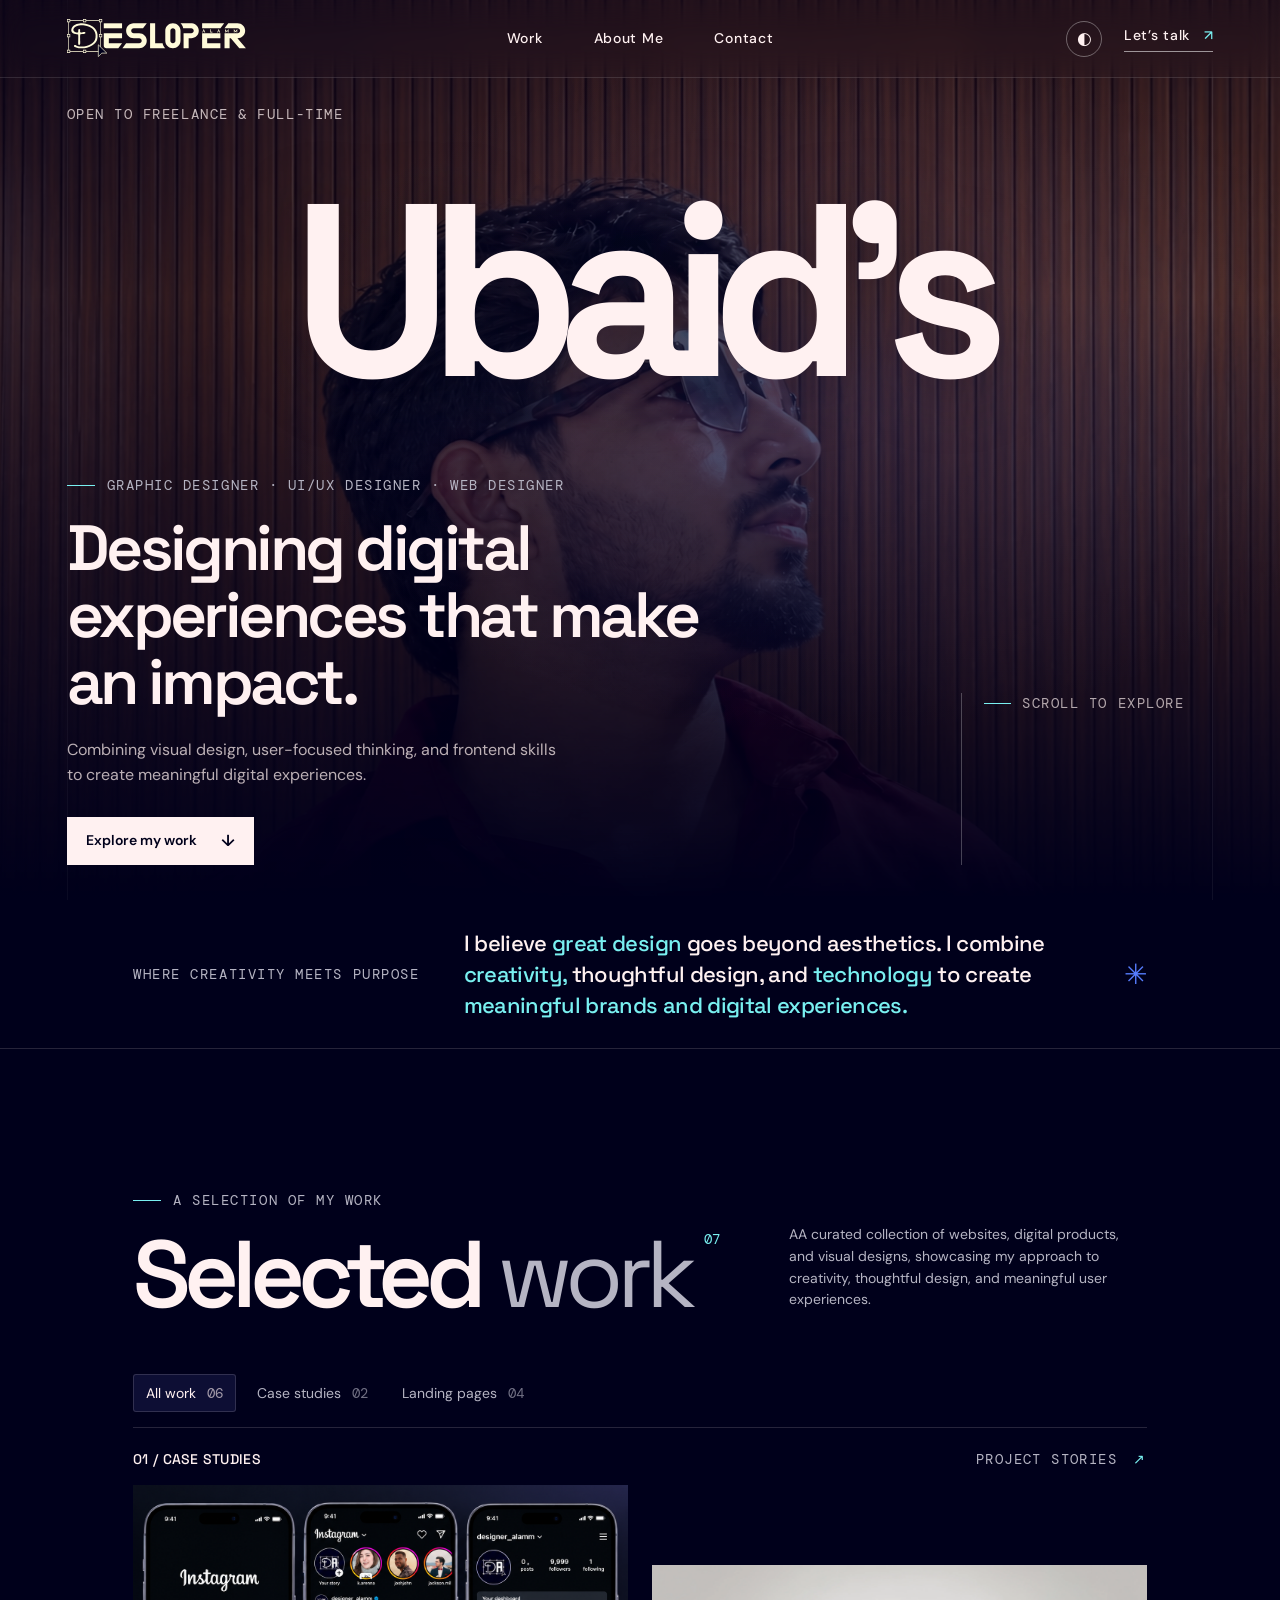
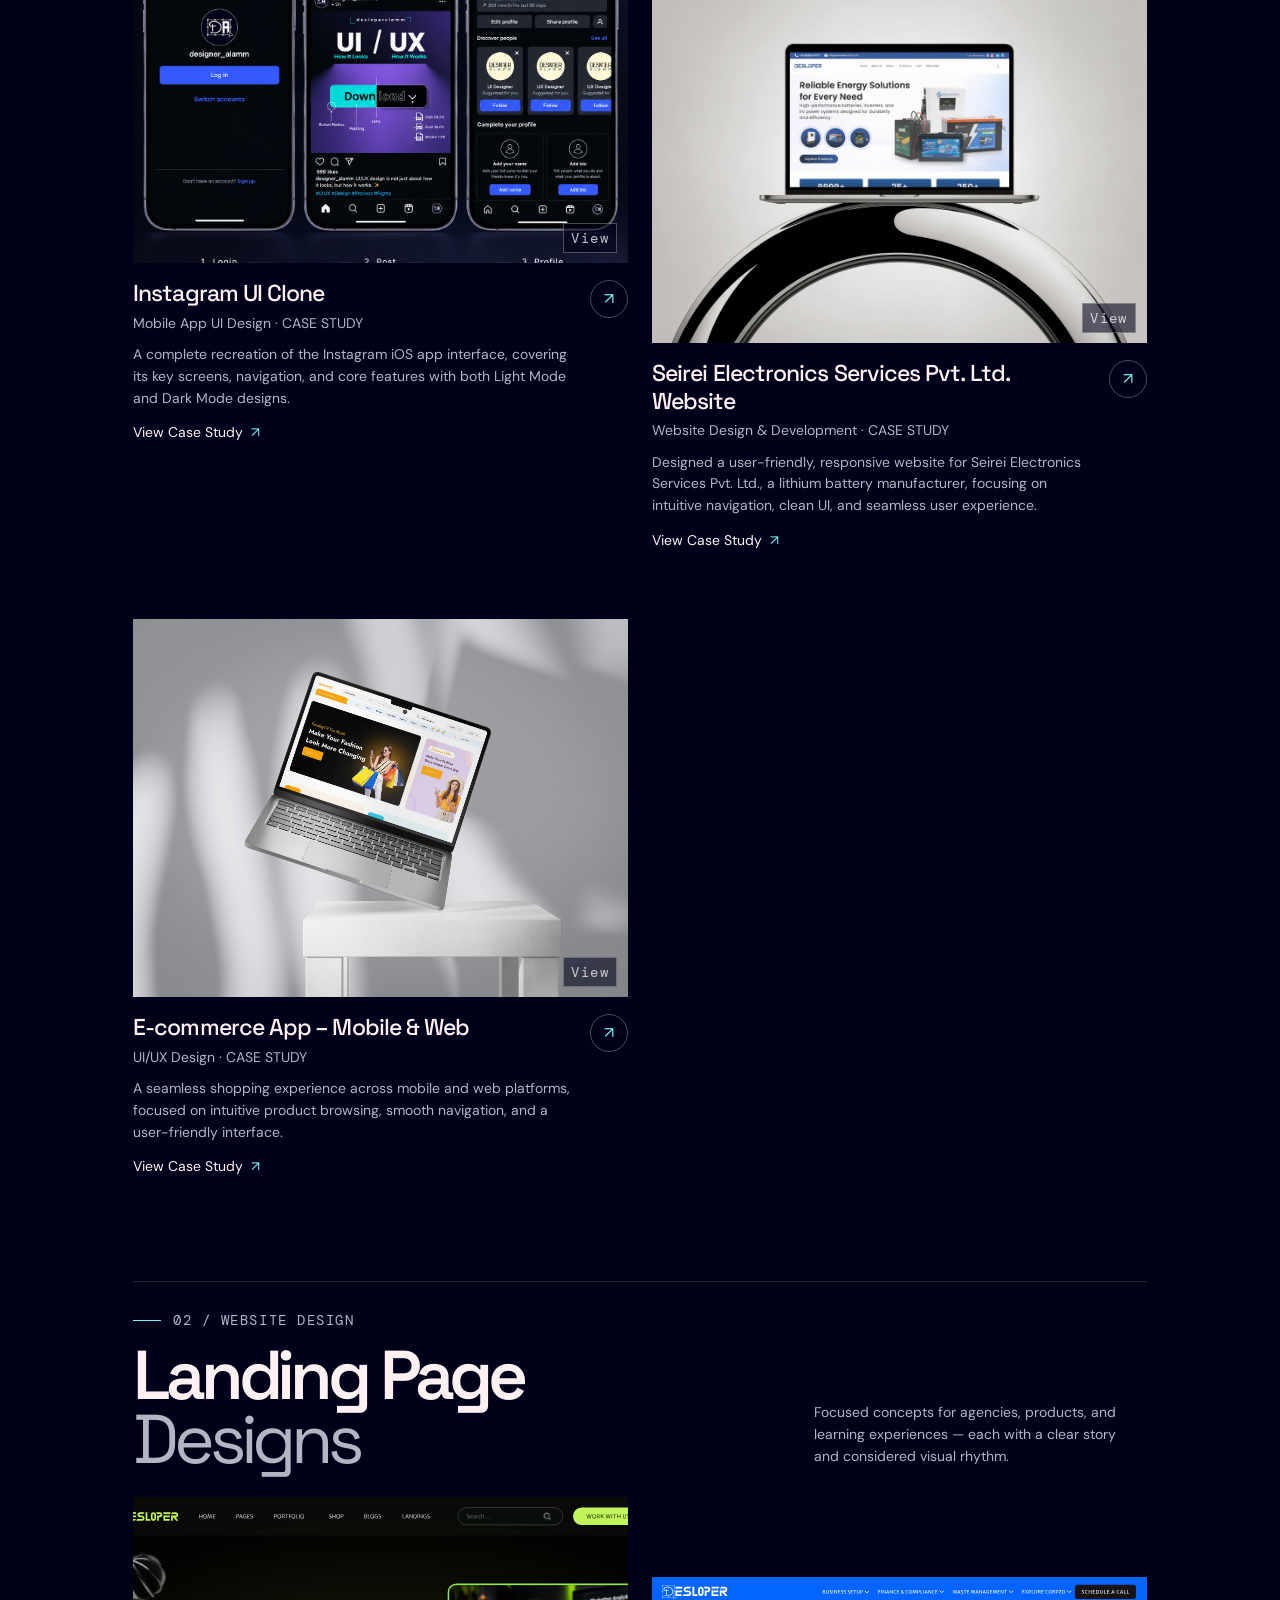
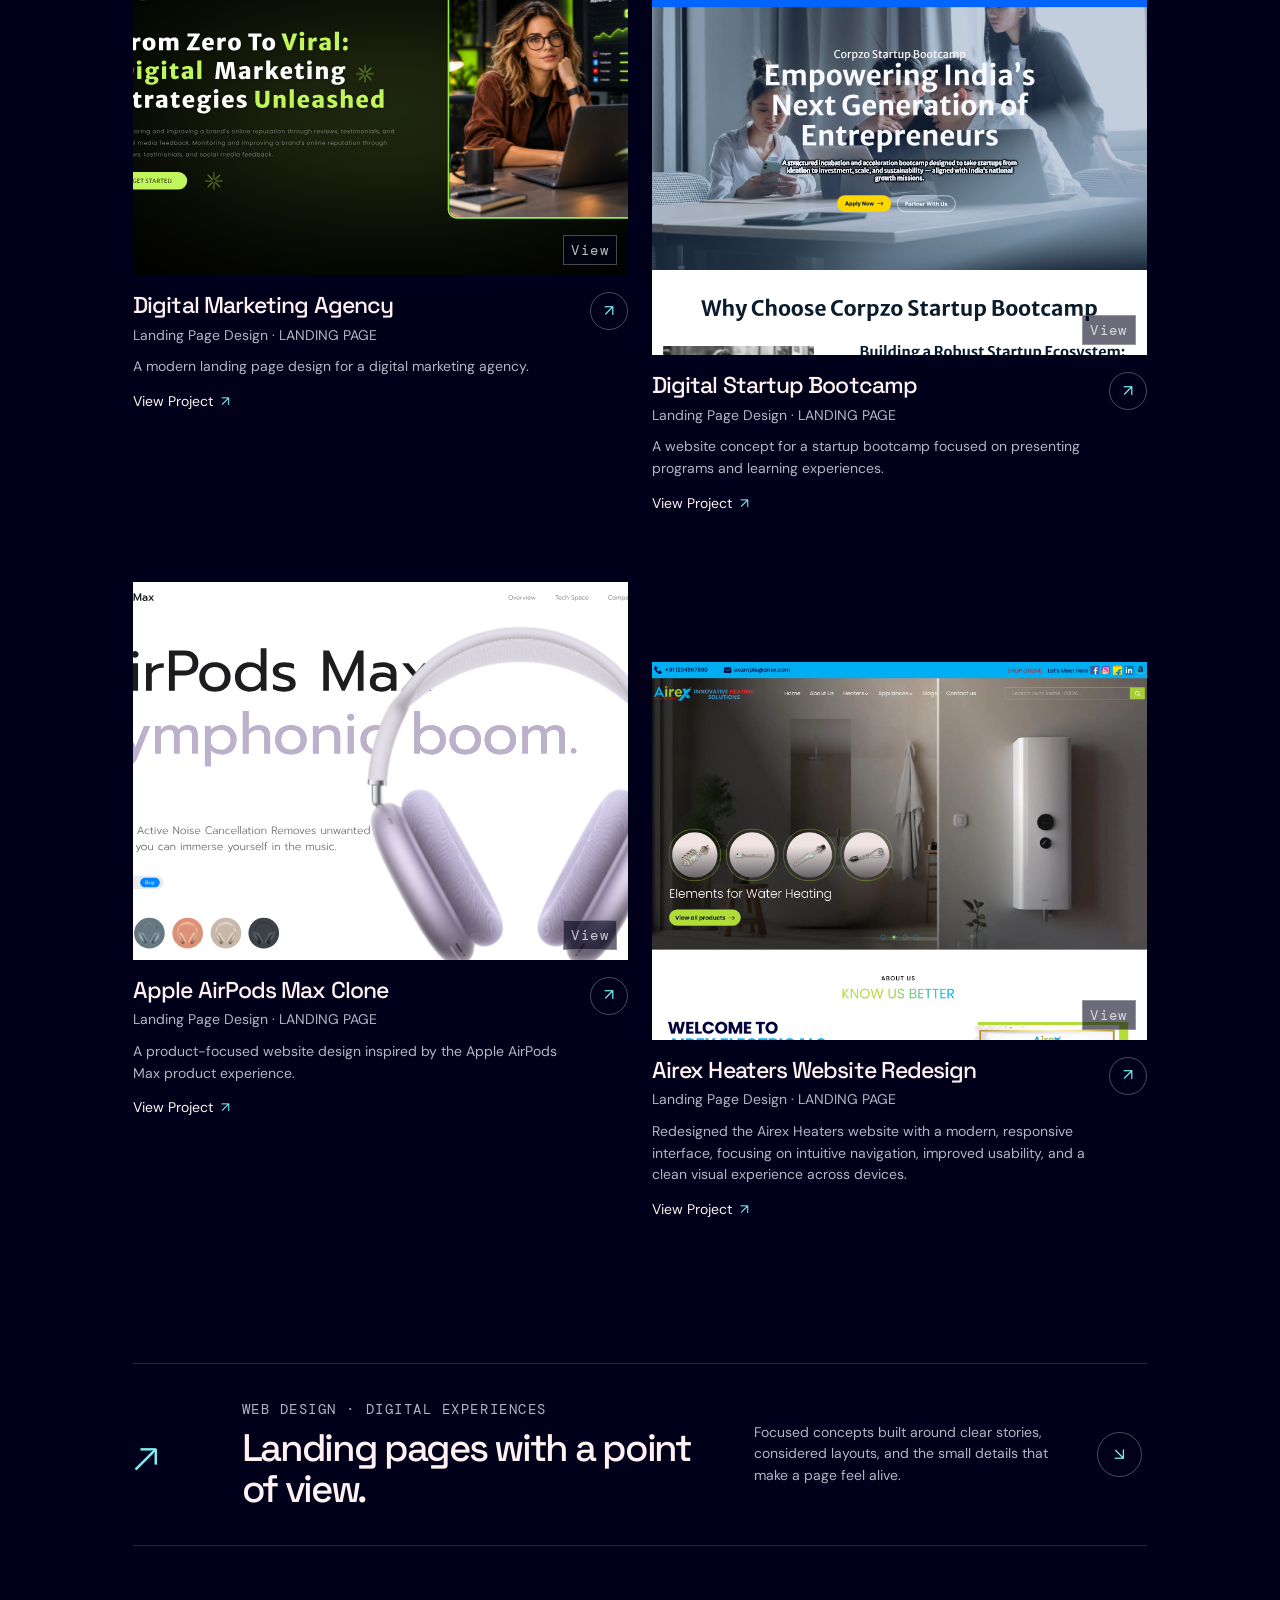
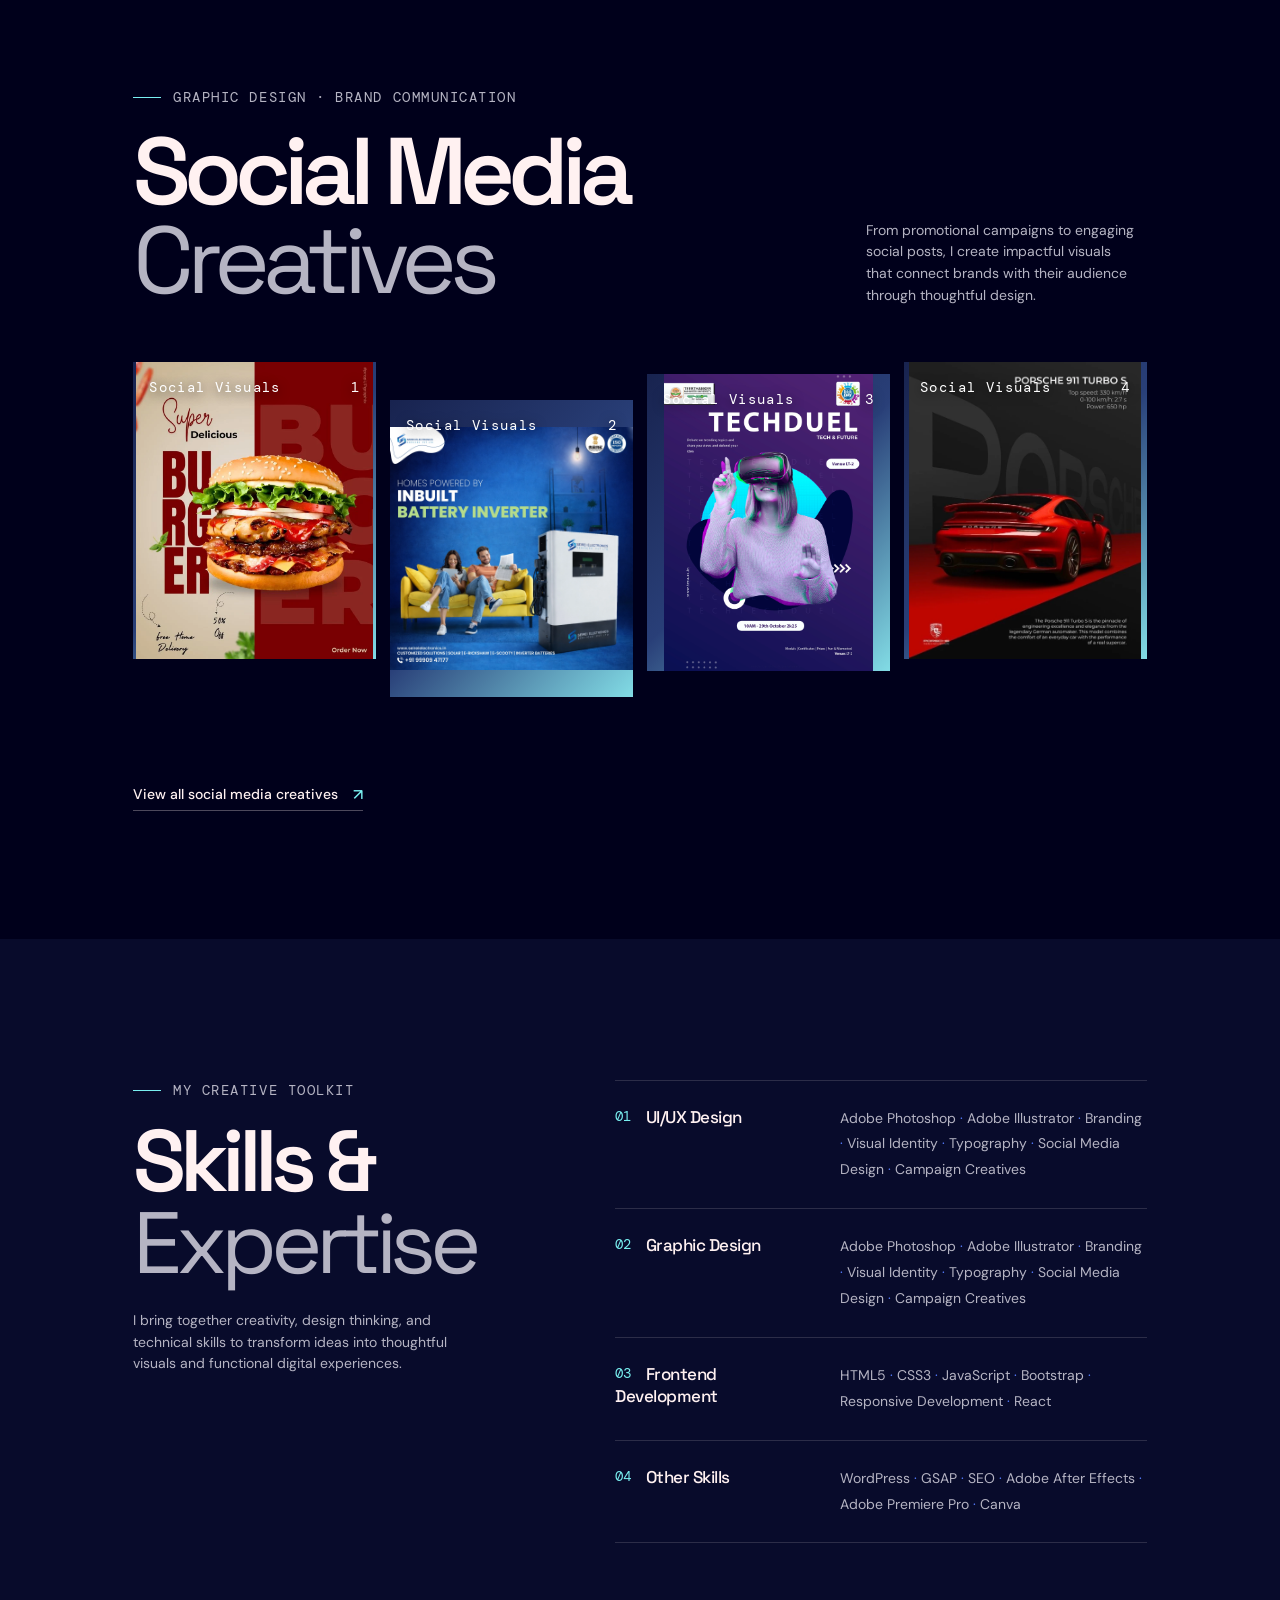
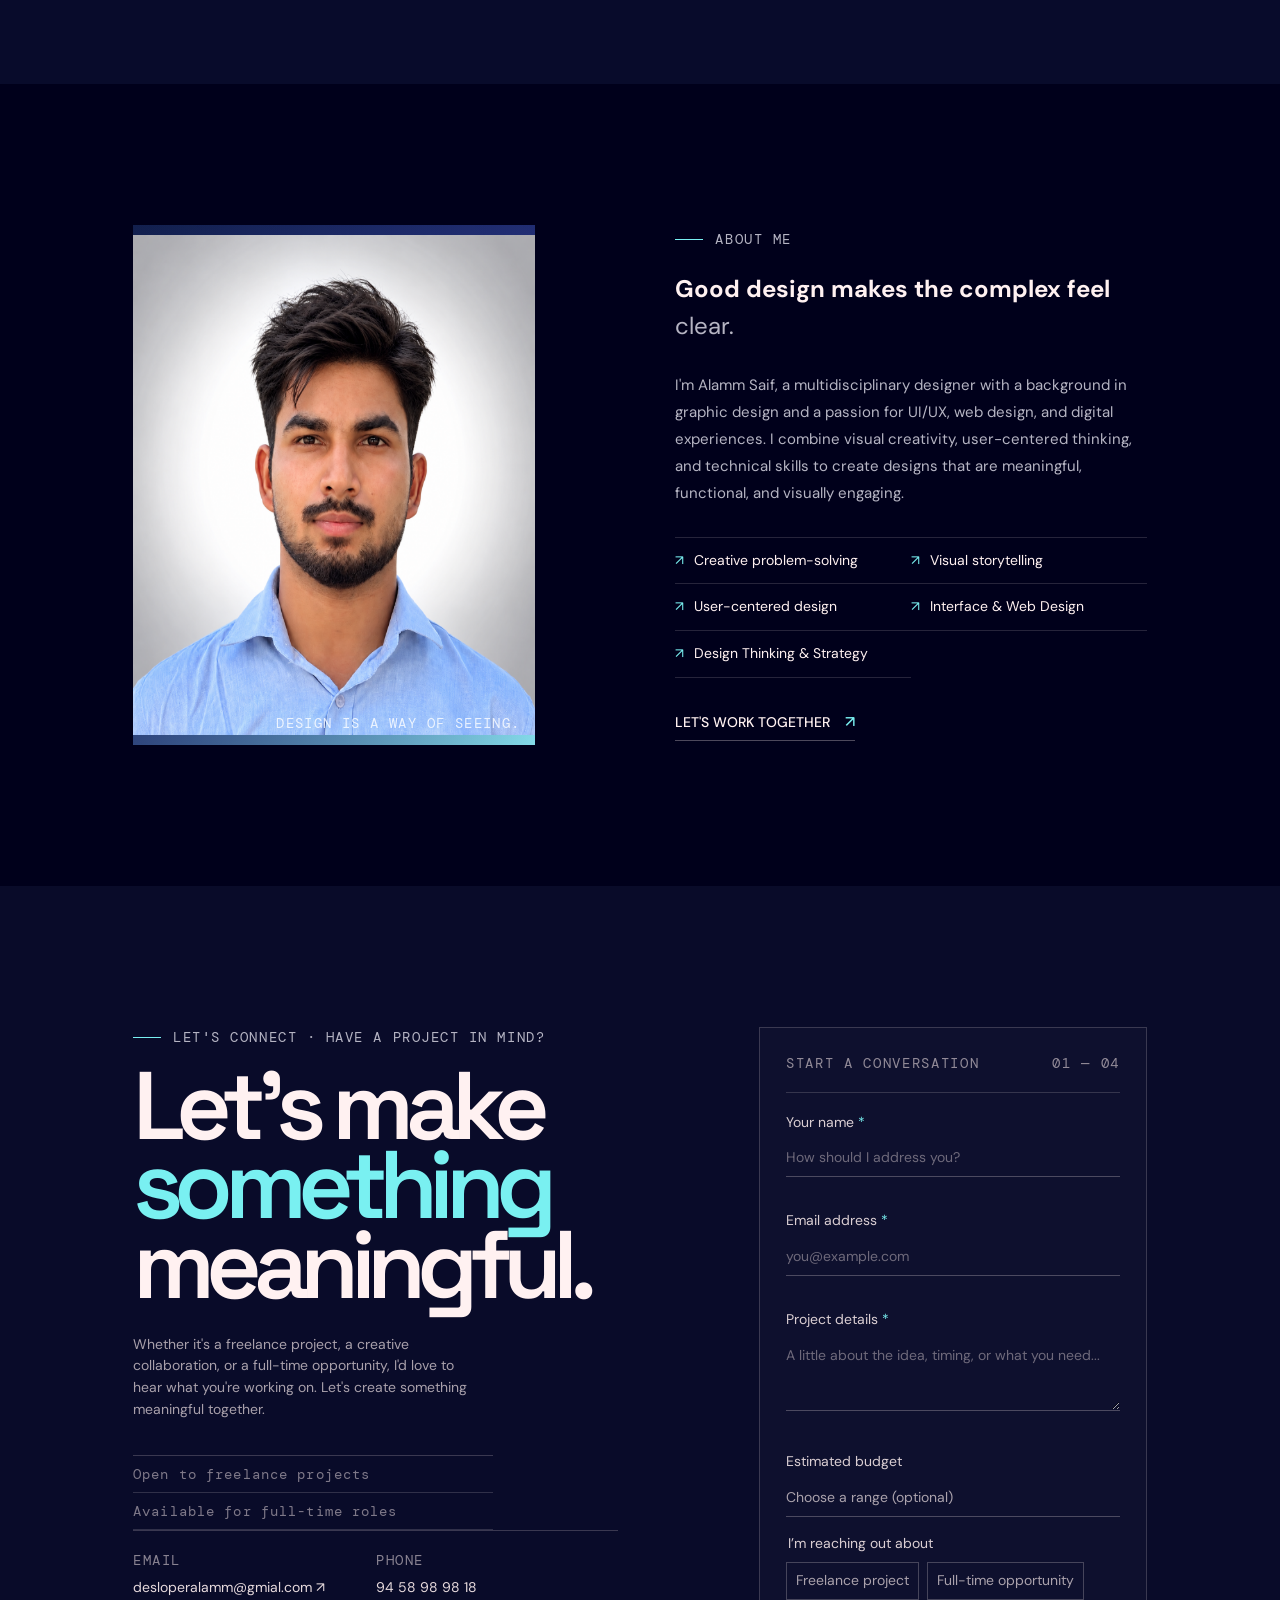
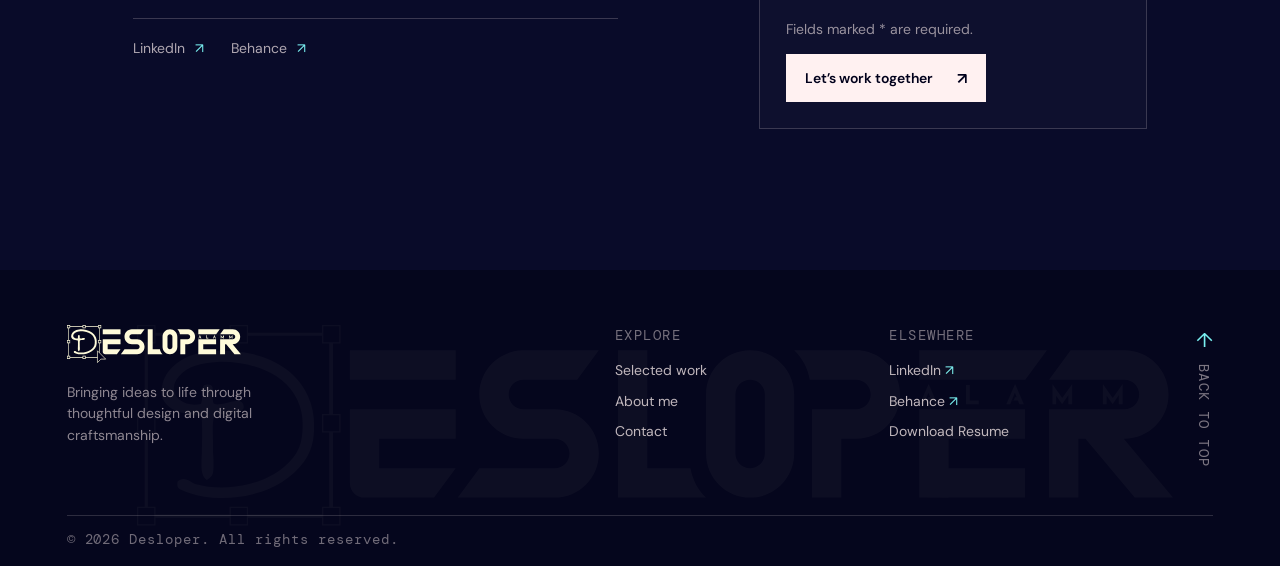
==== commit e0848991: "test commit" ====
--- a/index.html
+++ b/index.html
@@ -69,7 +69,7 @@
         <!-- <span>INDEPENDENT DESIGNER</span> -->
         <span>OPEN TO FREELANCE & FULL-TIME</span>
       </div>
-      <div class="hero-wordmark" aria-label="Desloper">Alamm's</div>
+      <div class="hero-wordmark" aria-label="Desloper">Ubaid's</div>
       <div class="hero-bottom">
         <div class="hero-intro">
           <p class="eyebrow"><span class="eyebrow-line"></span> GRAPHIC DESIGNER · UI/UX DESIGNER · WEB DESIGNER</p>
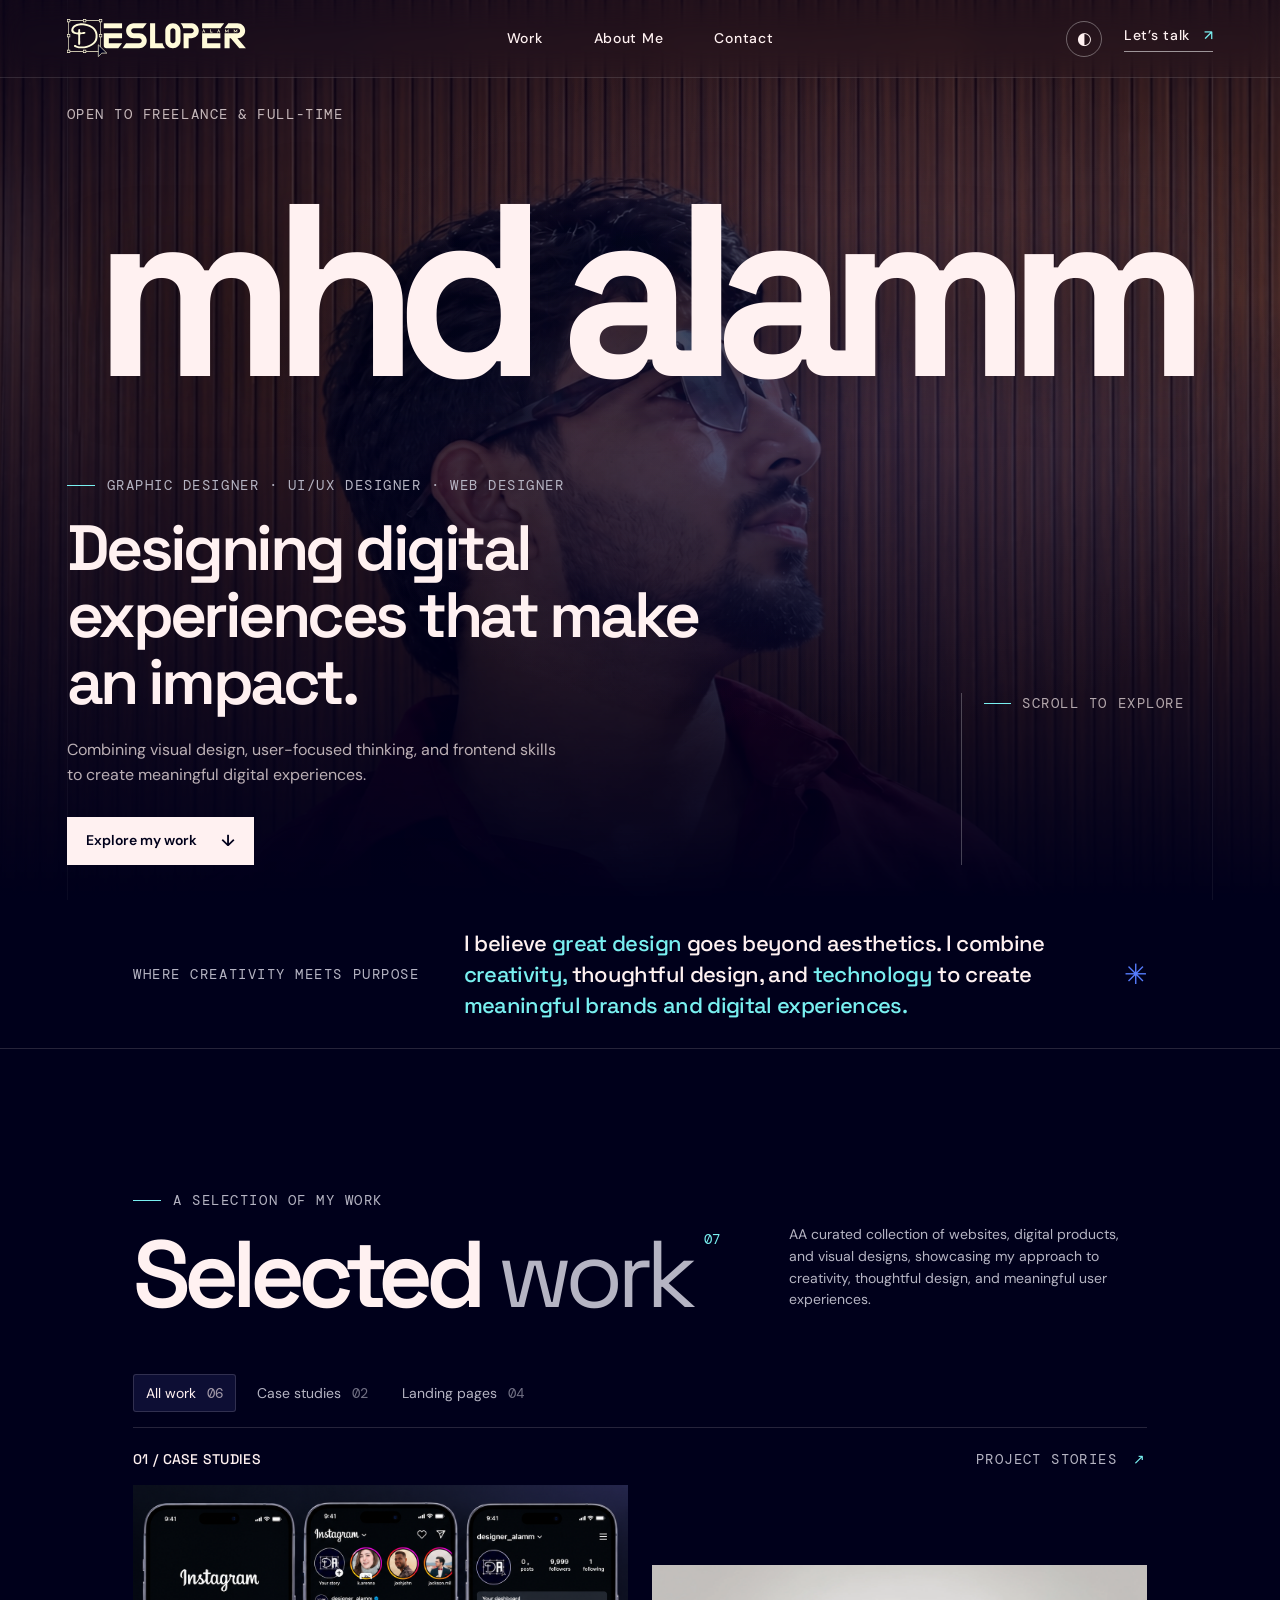
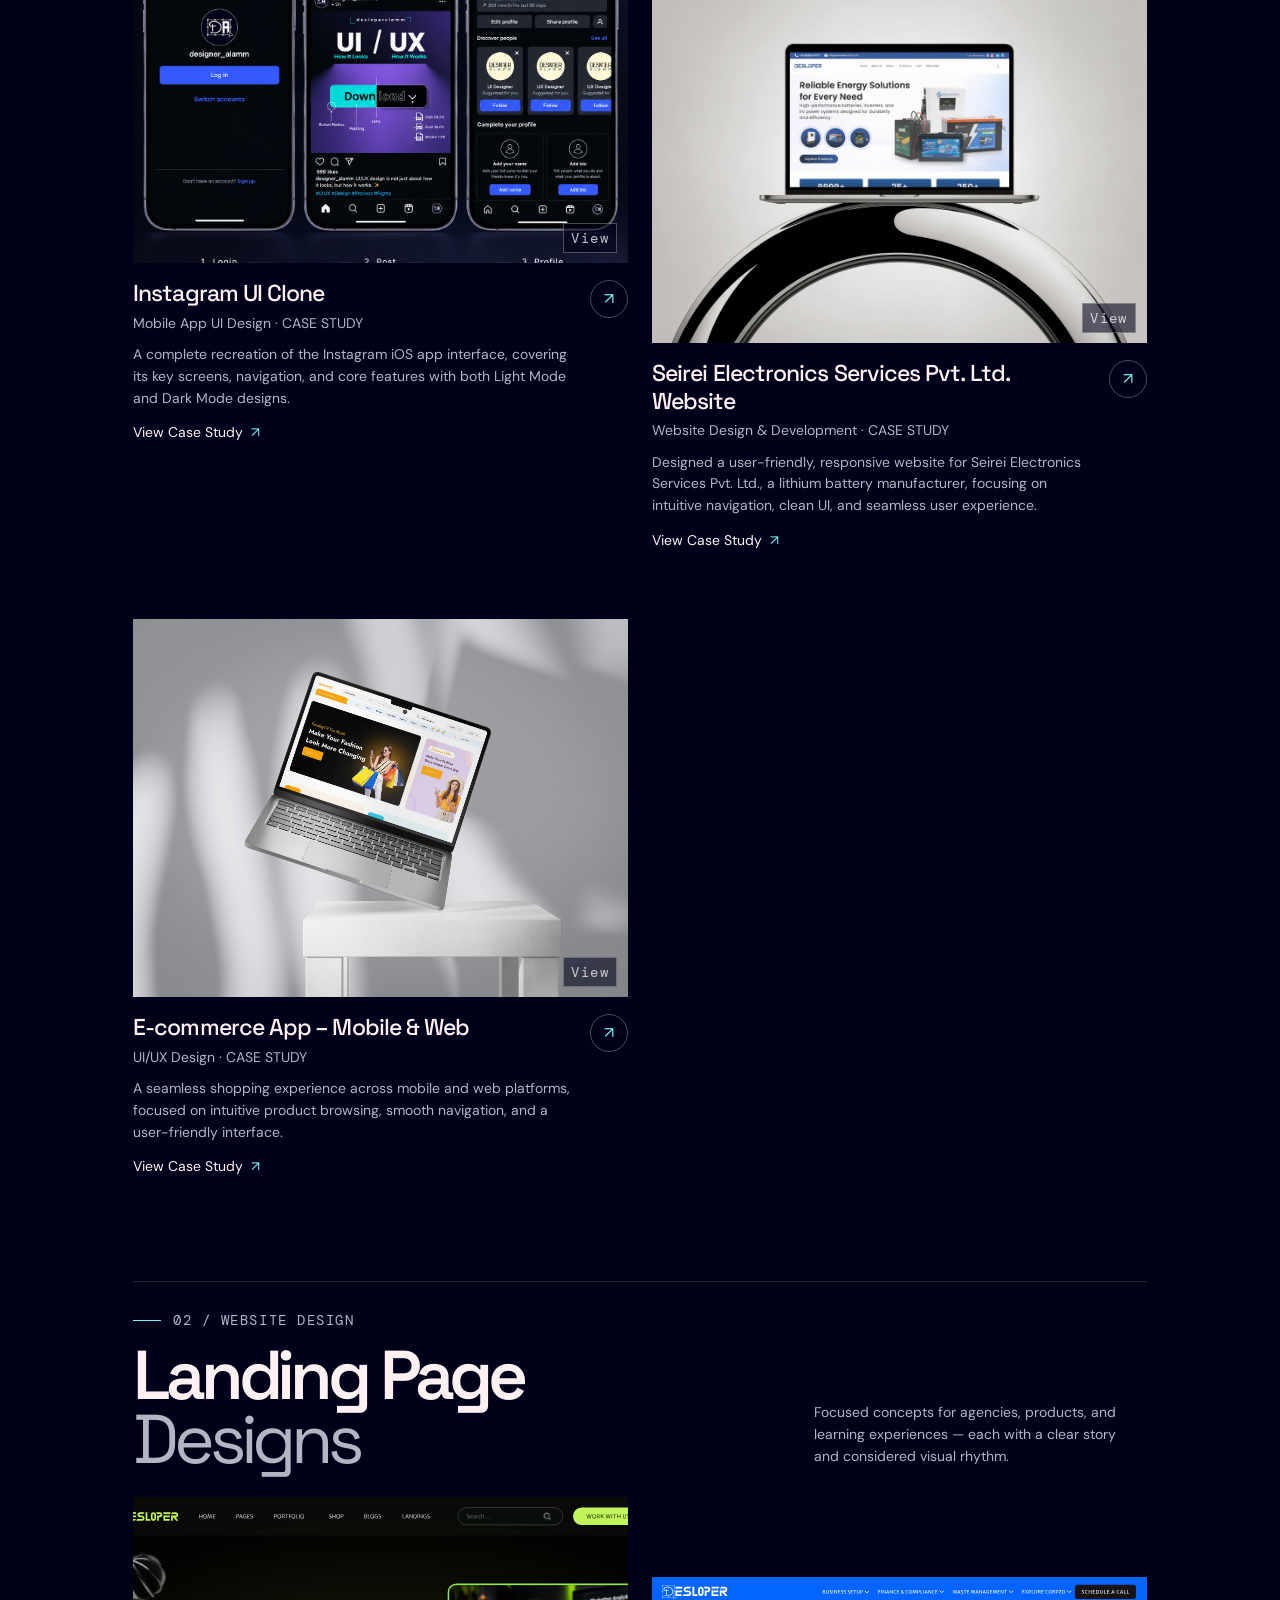
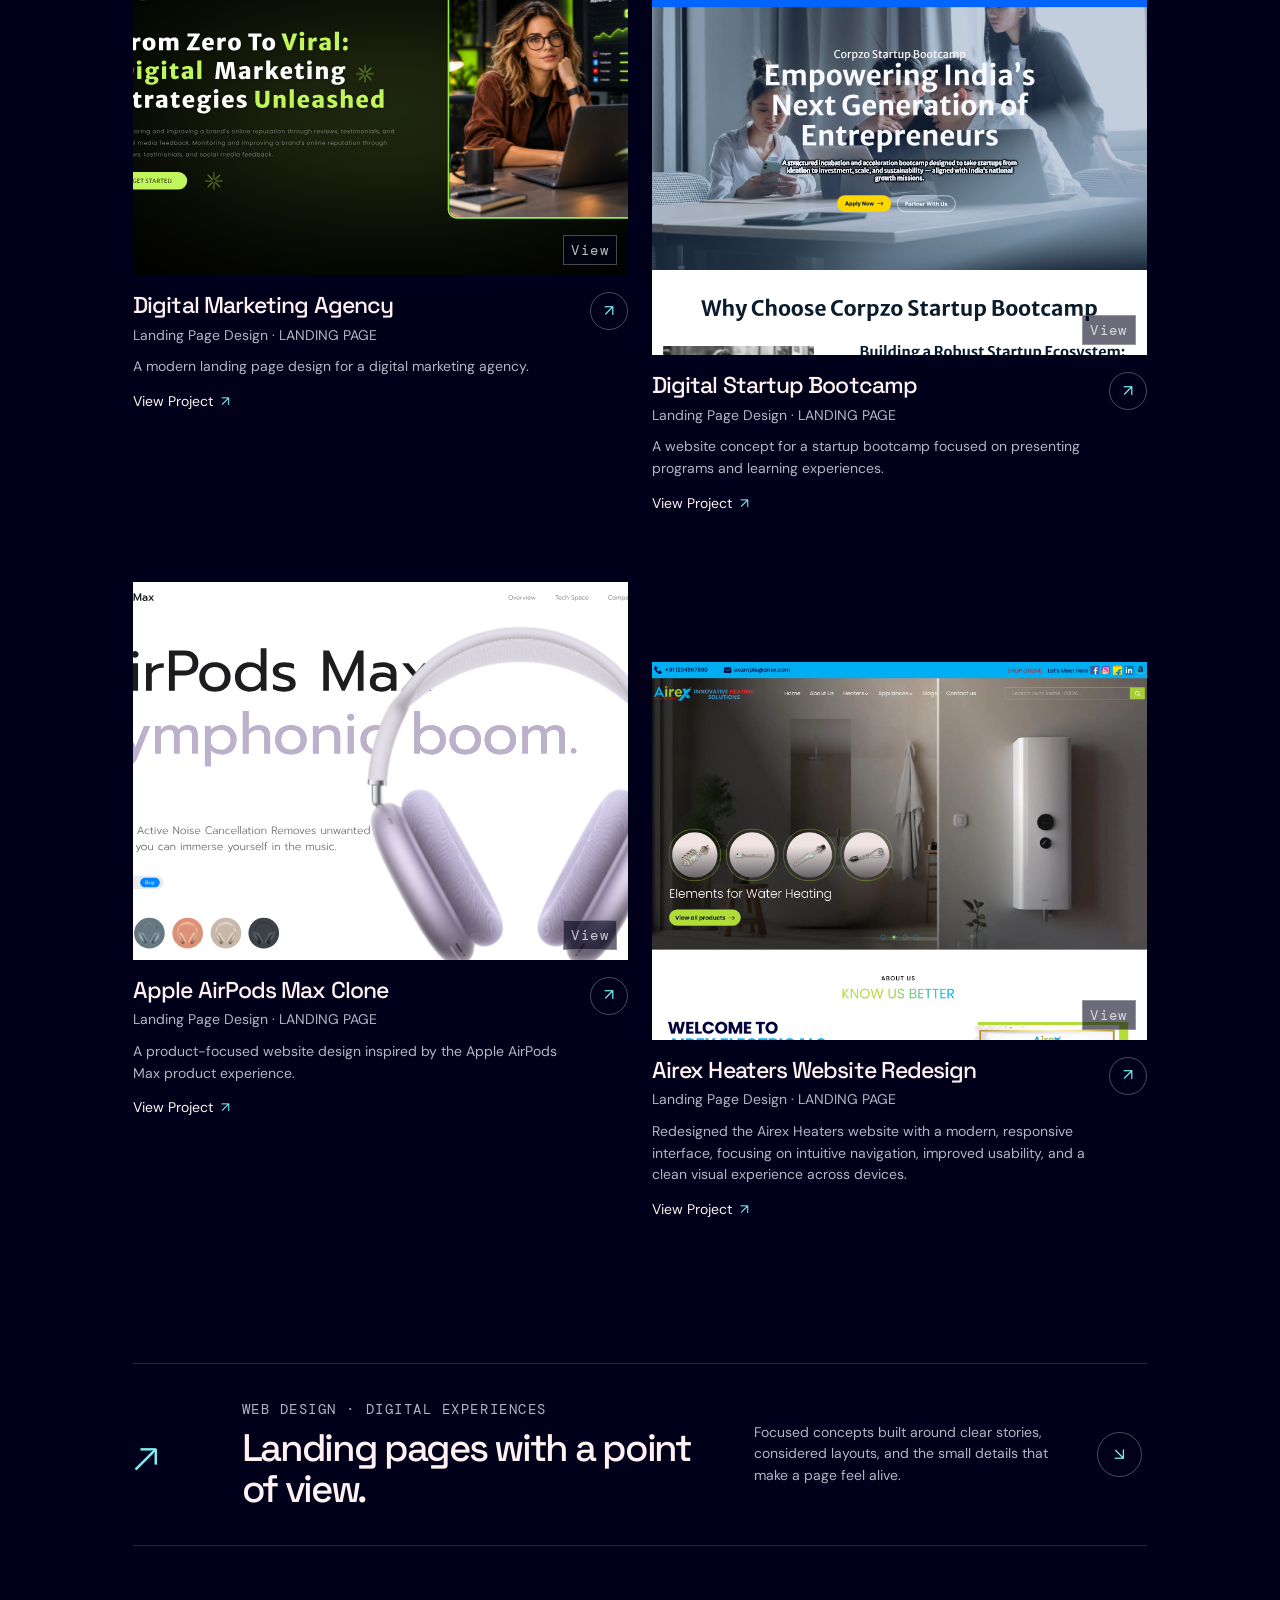
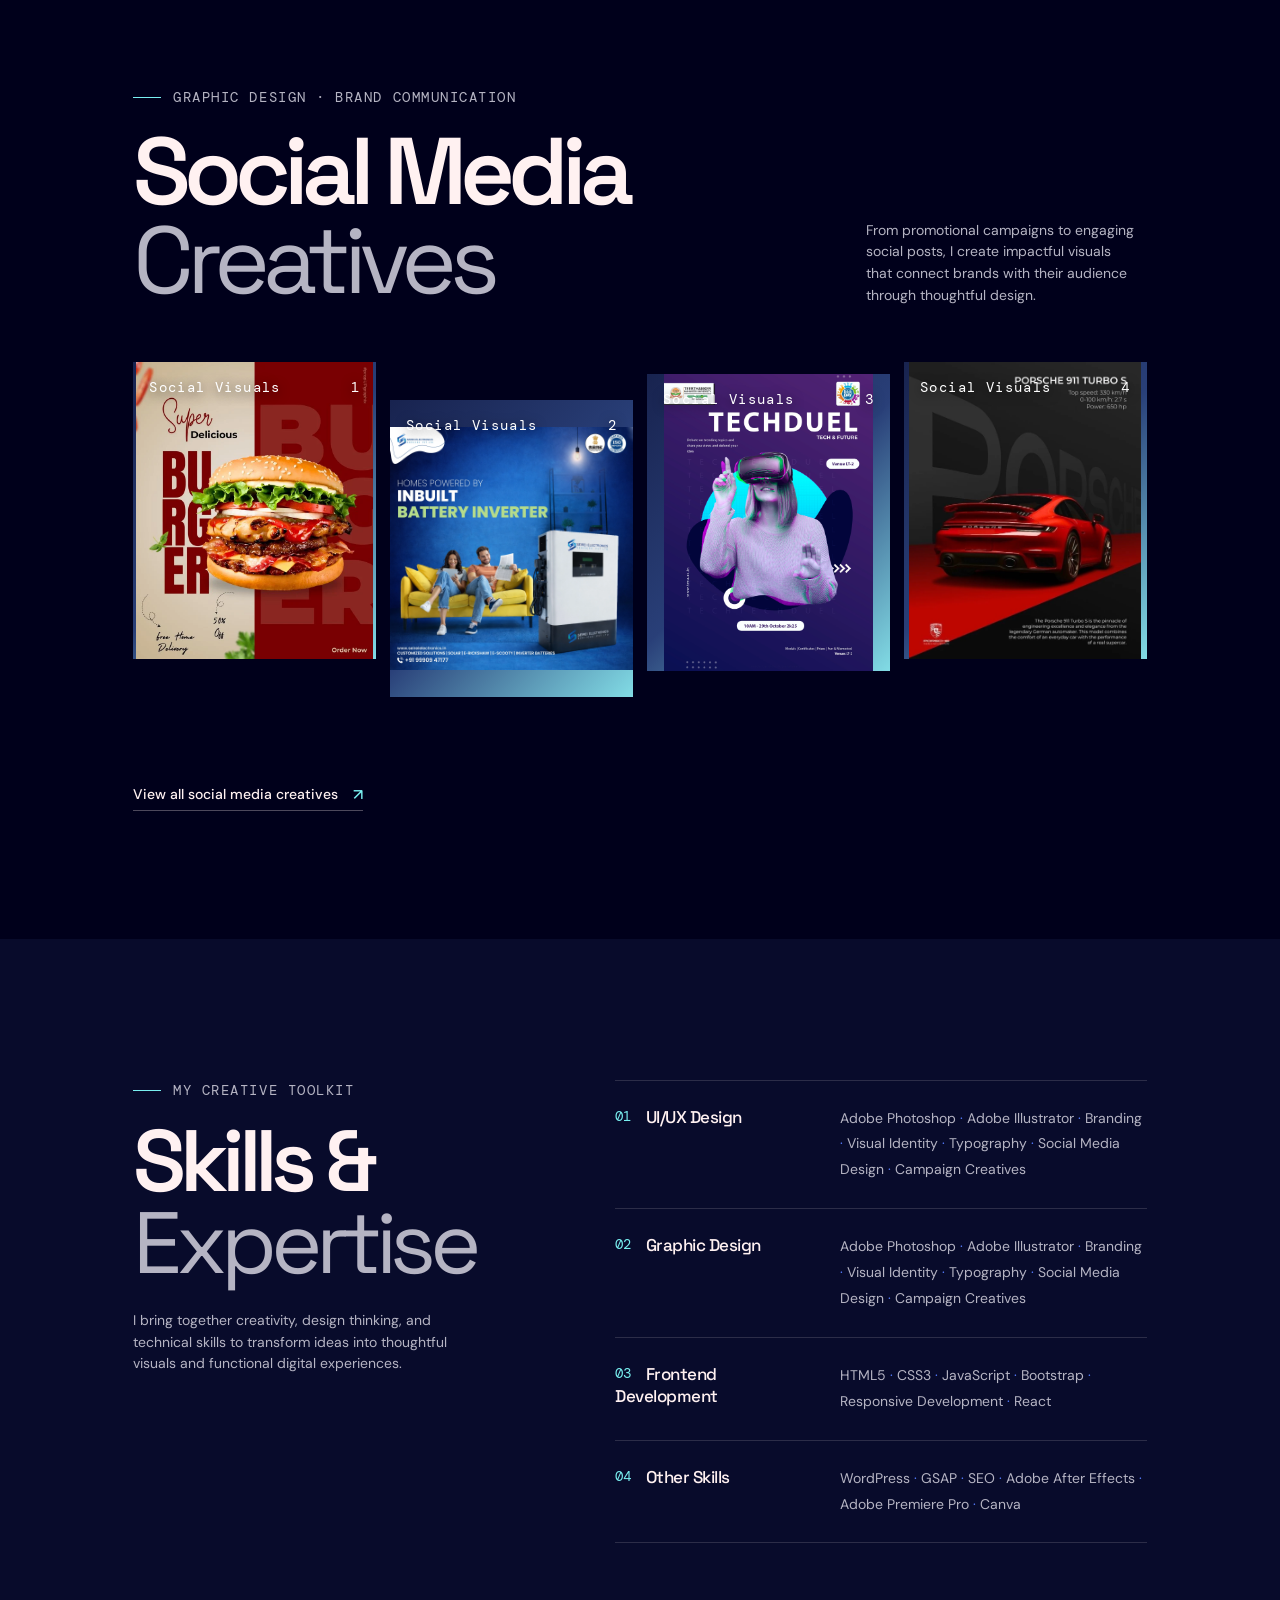
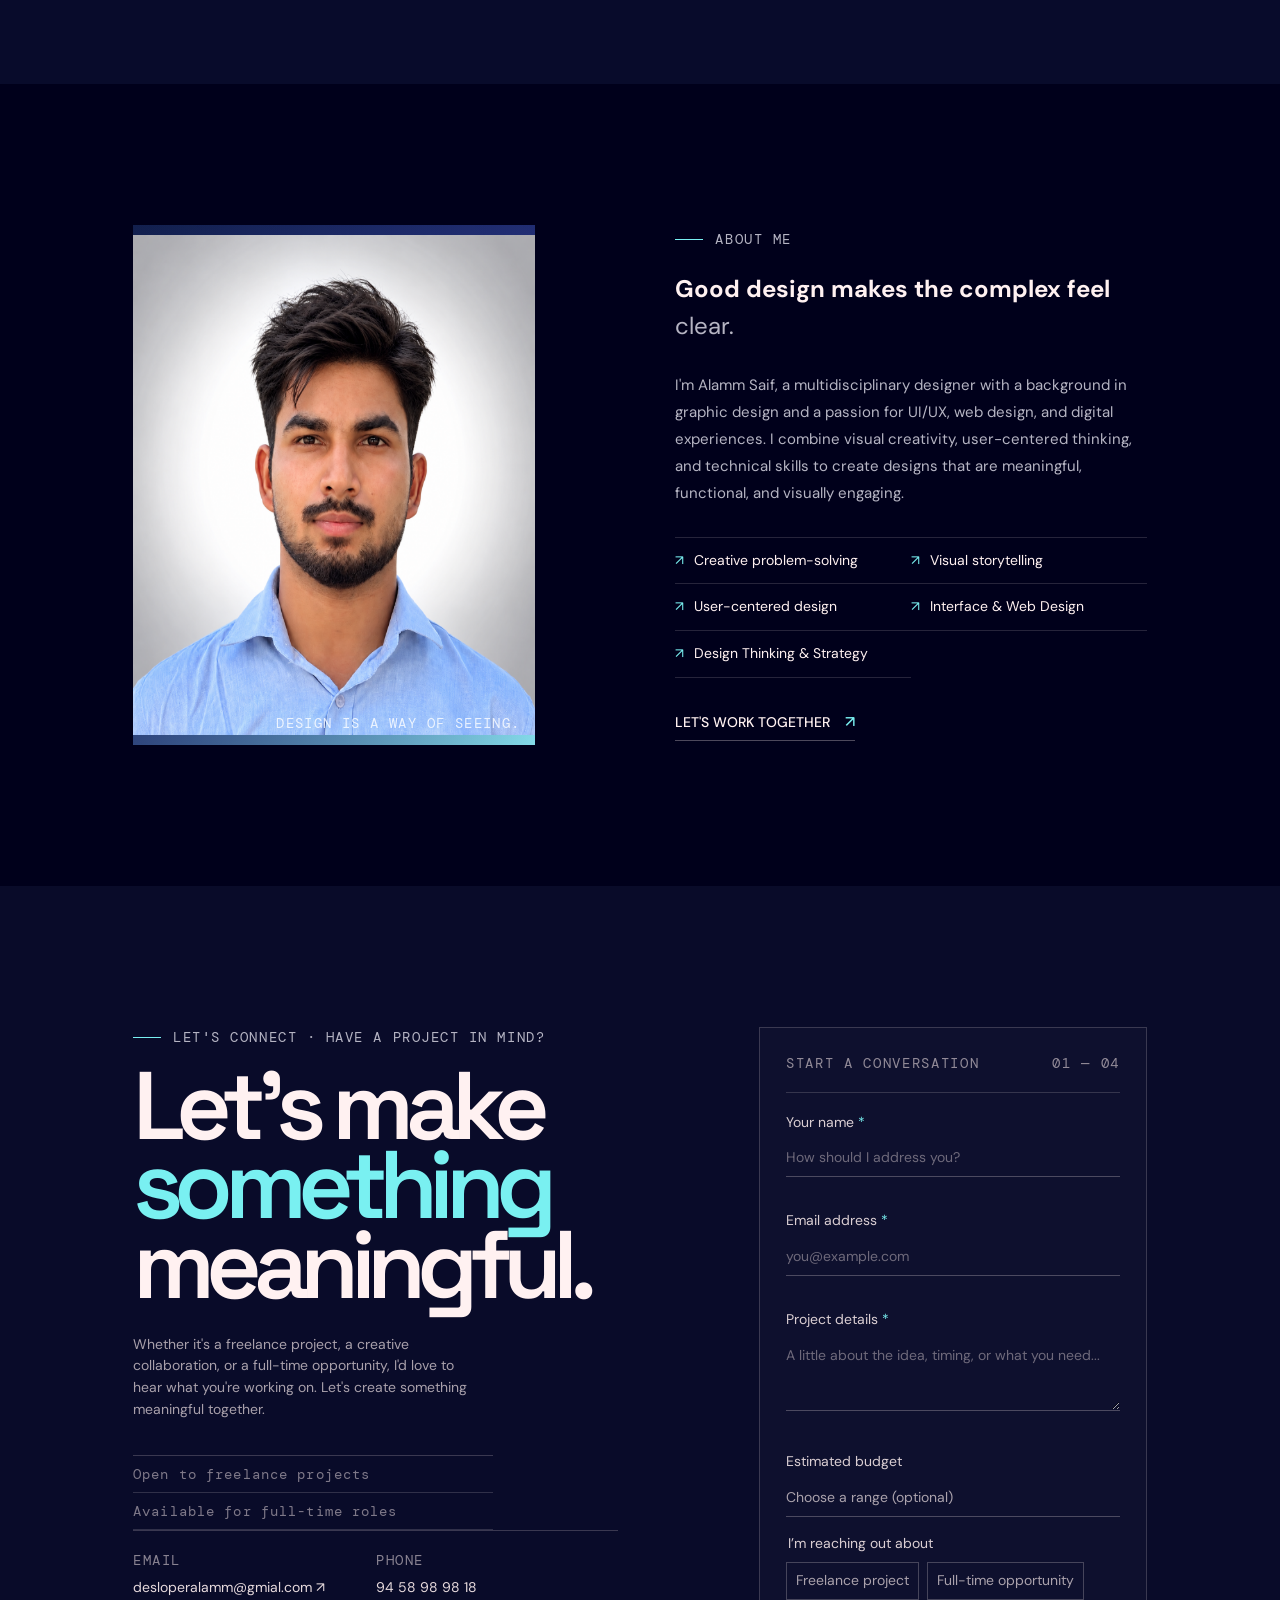
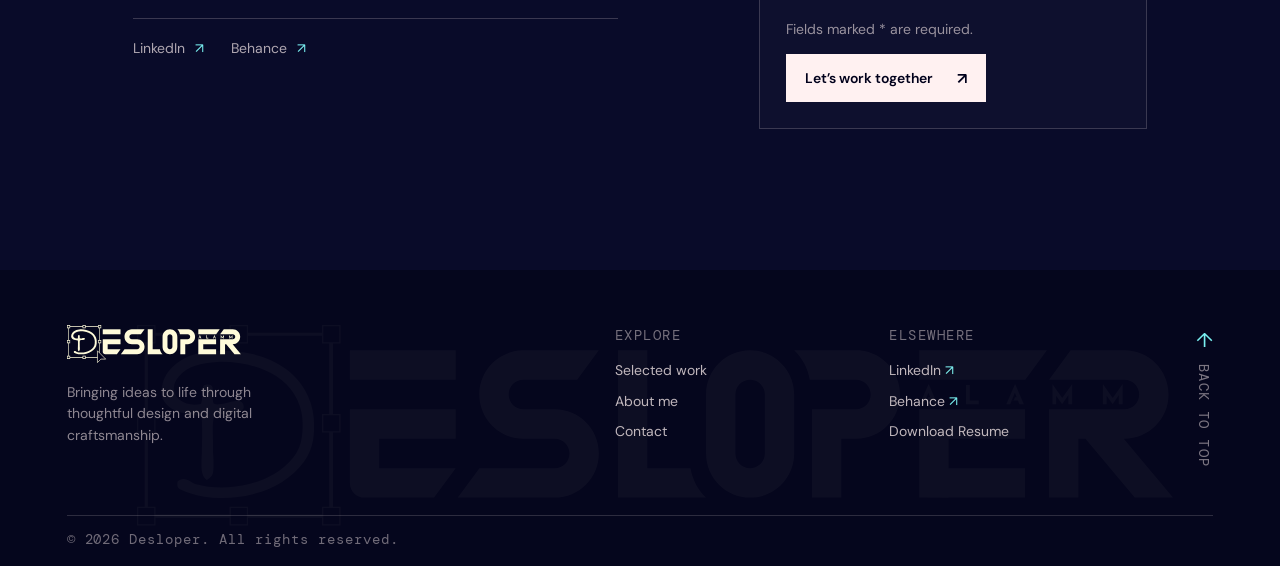
==== commit 735ca996: "test again" ====
--- a/index.html
+++ b/index.html
@@ -69,7 +69,7 @@
         <!-- <span>INDEPENDENT DESIGNER</span> -->
         <span>OPEN TO FREELANCE & FULL-TIME</span>
       </div>
-      <div class="hero-wordmark" aria-label="Desloper">Ubaid's</div>
+      <div class="hero-wordmark" aria-label="Desloper">mhd alamm</div>
       <div class="hero-bottom">
         <div class="hero-intro">
           <p class="eyebrow"><span class="eyebrow-line"></span> GRAPHIC DESIGNER · UI/UX DESIGNER · WEB DESIGNER</p>
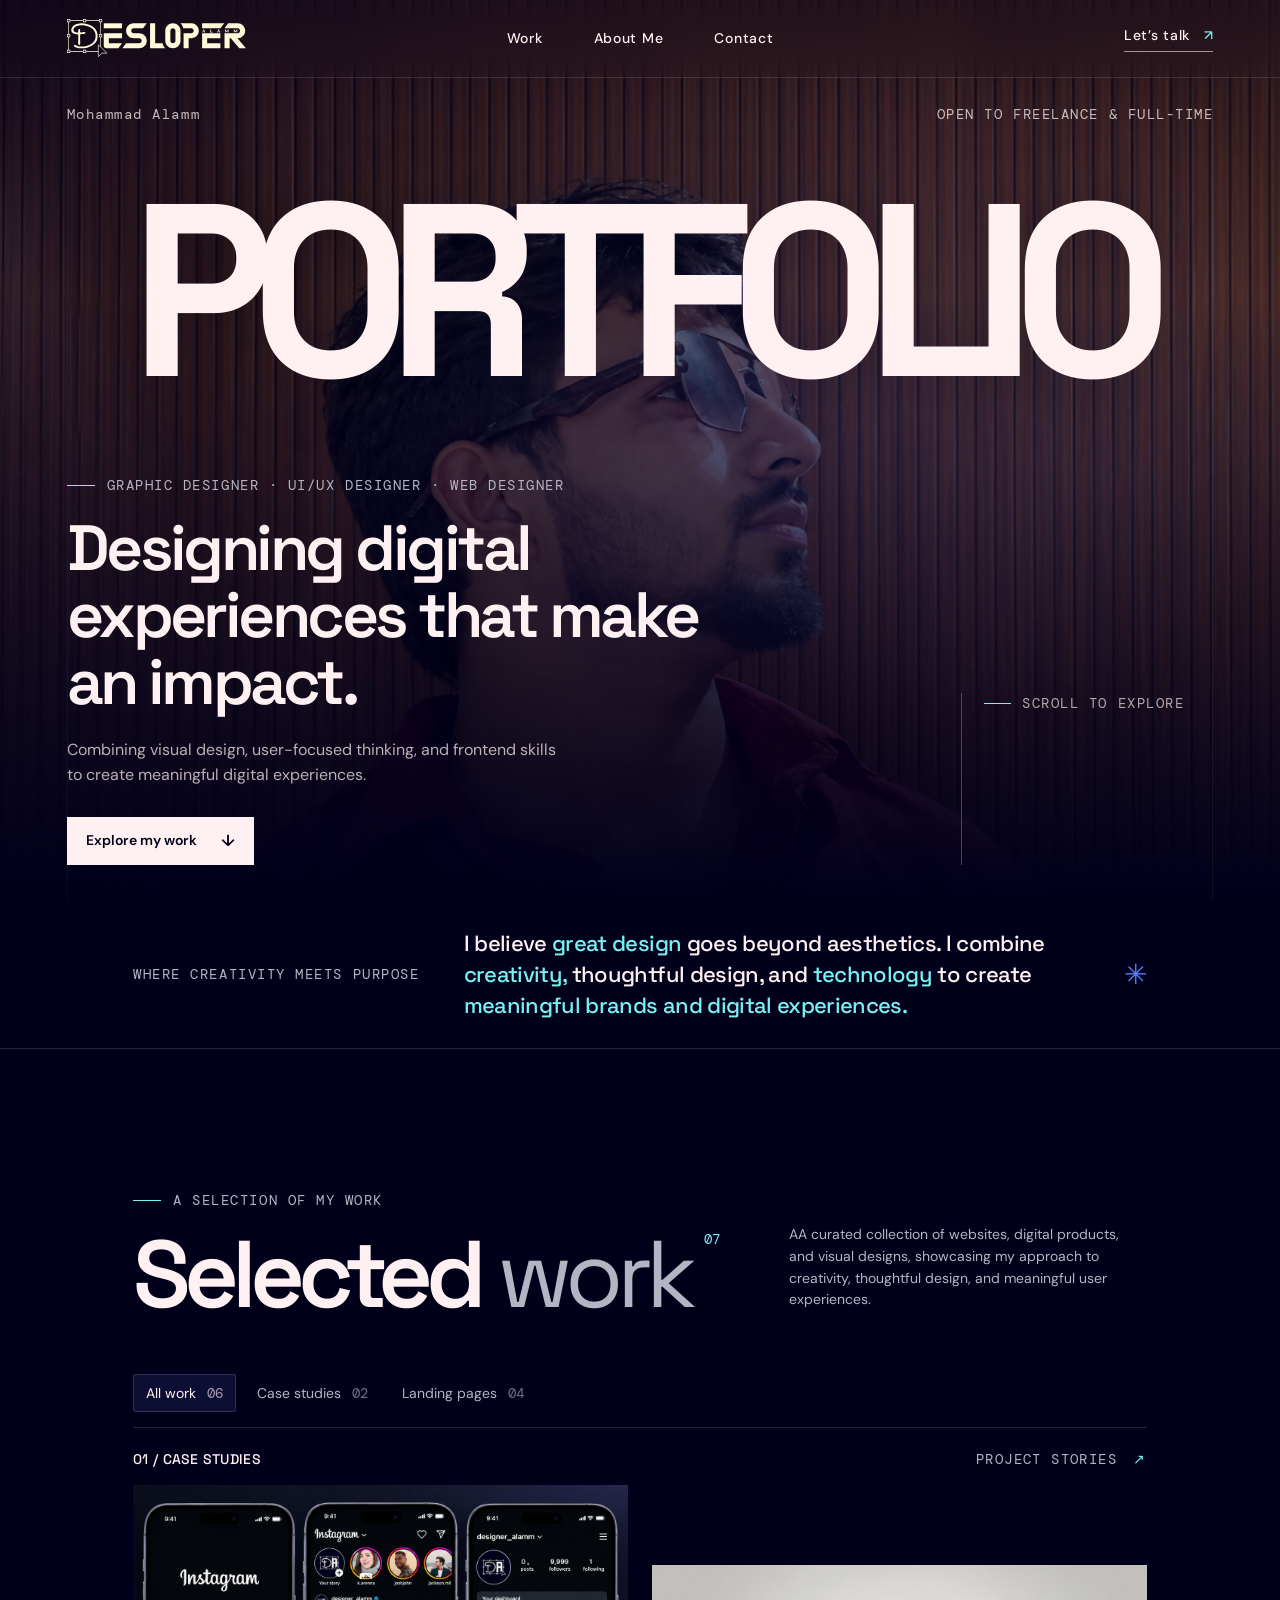
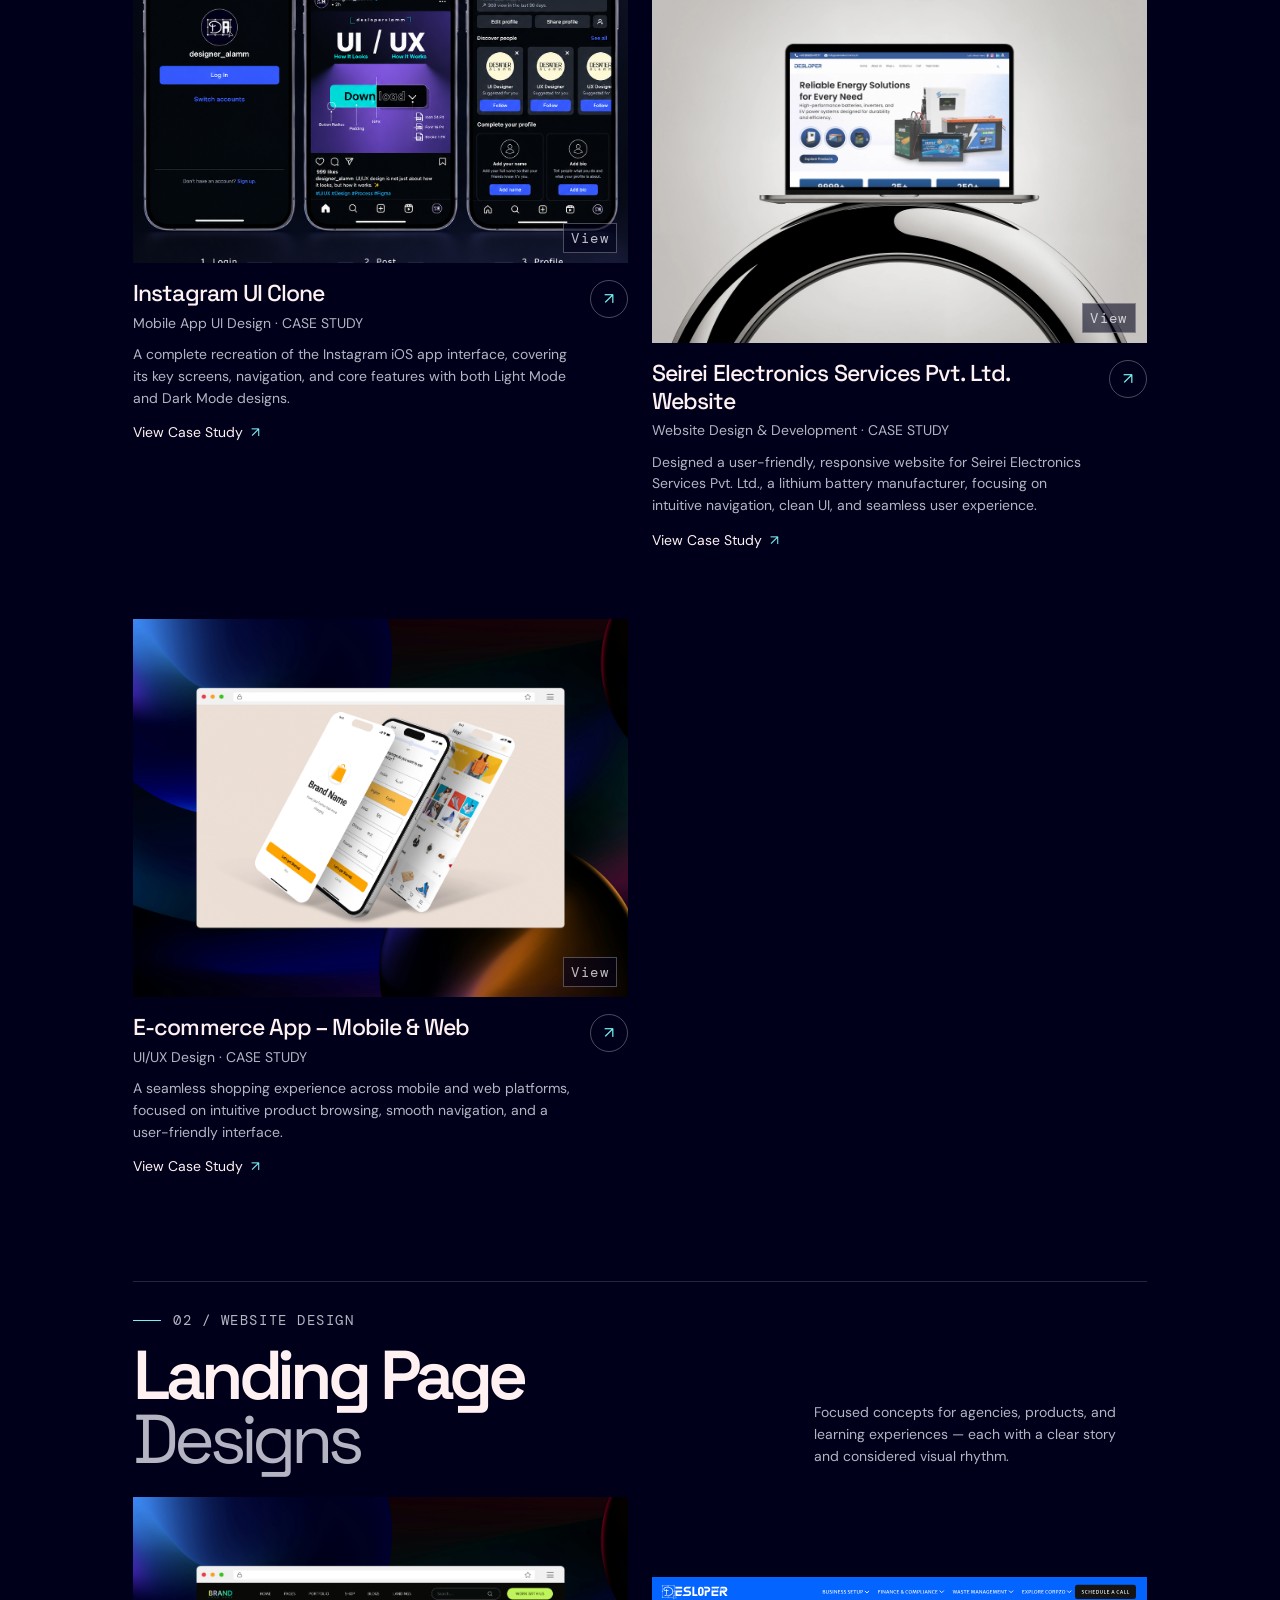
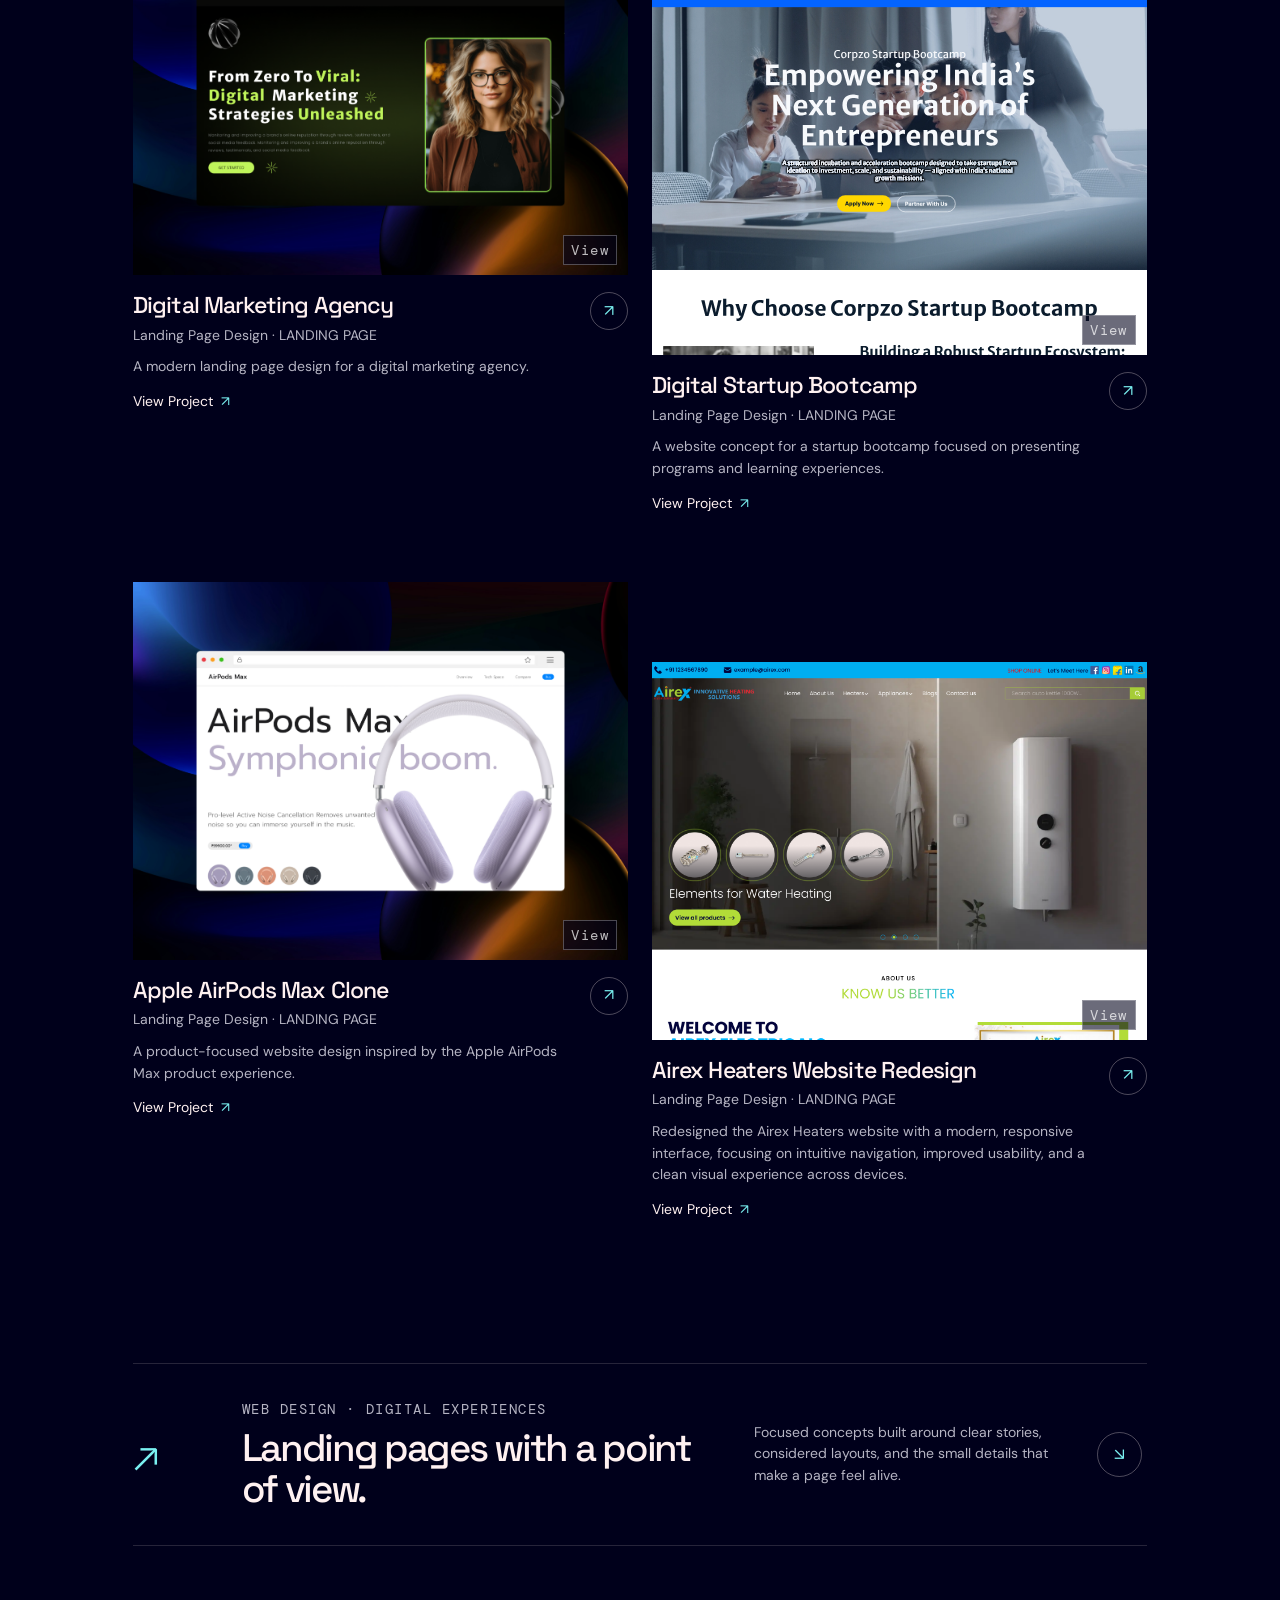
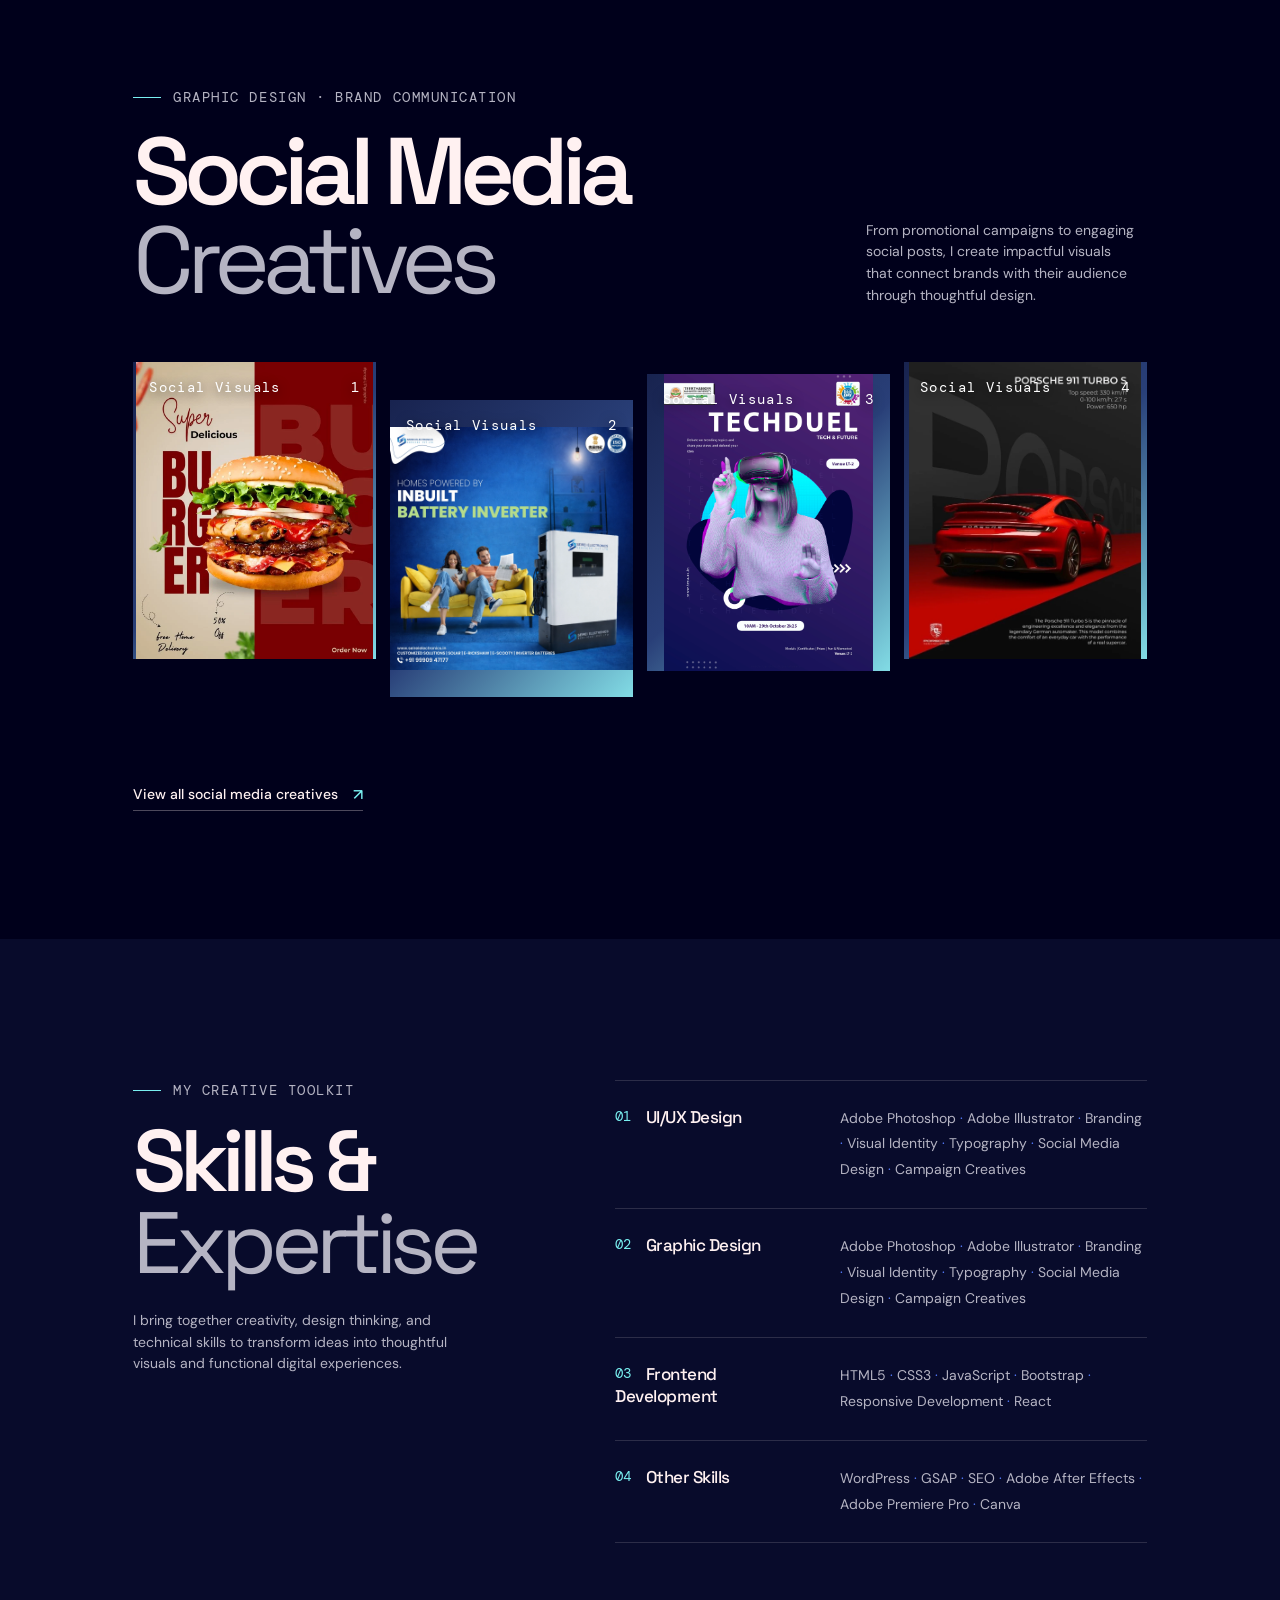
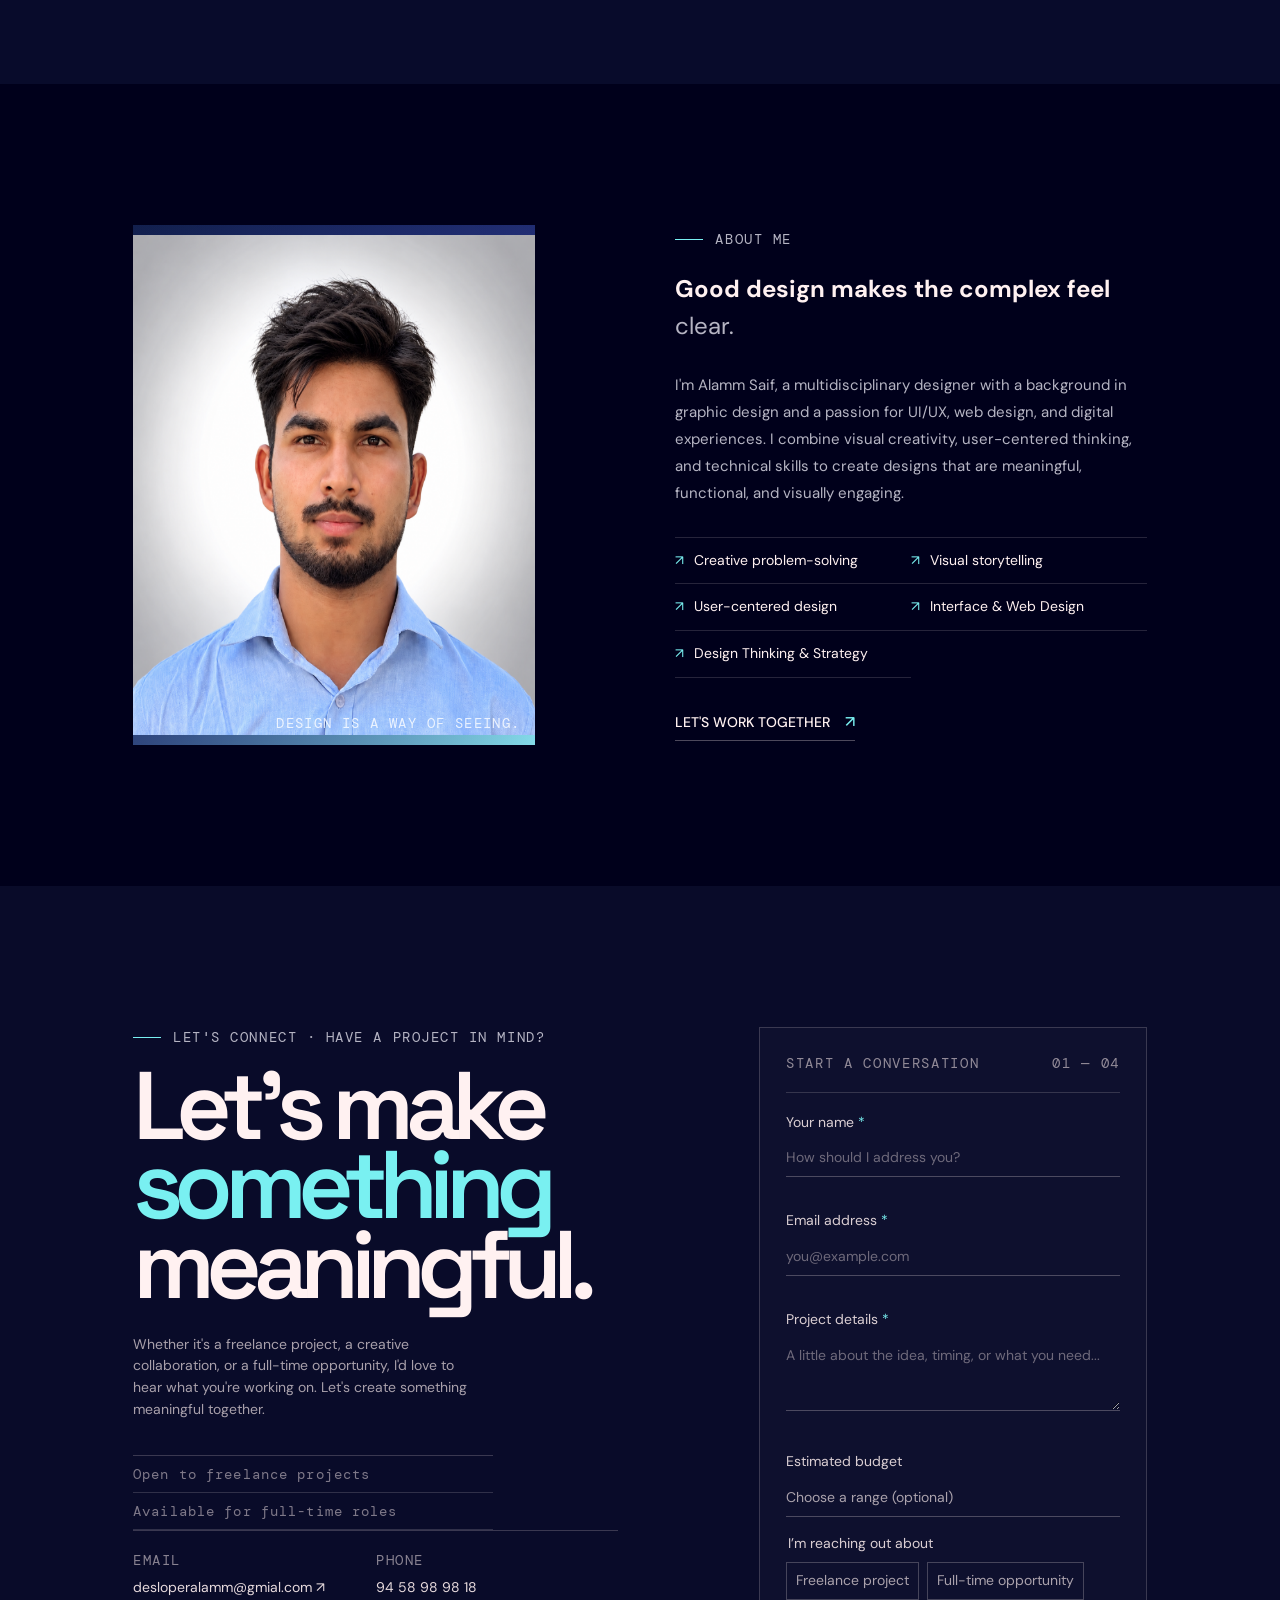
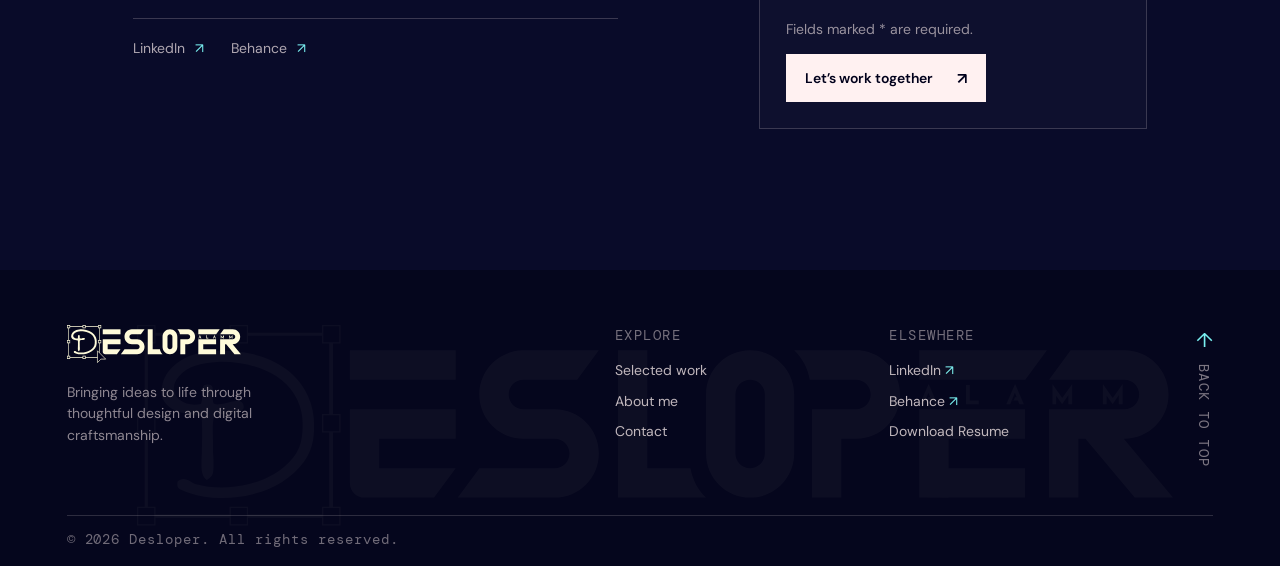
==== commit 8943aa96: "text" ====
--- a/index.html
+++ b/index.html
@@ -42,9 +42,7 @@
       <a href="#contact">Contact</a>
     </nav>
     <div class="header-actions">
-      <button class="theme-toggle icon-button" type="button" aria-label="Switch to light theme" title="Switch theme">
-        <span class="theme-icon" aria-hidden="true">◐</span>
-      </button>
+      <!-- <button class="theme-toggle icon-button" type="button" aria-label="Switch to light theme" title="Switch theme"> <span class="theme-icon" aria-hidden="true">◐</span> </button> -->
       <a class="header-cta" href="#contact">Let’s talk <span aria-hidden="true">↗ 
 </span></a>
       <button class="menu-toggle icon-button" type="button" aria-expanded="false" aria-controls="mobile-menu"
@@ -67,9 +65,10 @@
       <div class="hero-grid" aria-hidden="true"></div>
       <div class="hero-topline">
         <!-- <span>INDEPENDENT DESIGNER</span> -->
+        <span>Mohammad Alamm</span>
         <span>OPEN TO FREELANCE & FULL-TIME</span>
       </div>
-      <div class="hero-wordmark" aria-label="Desloper">mhd alamm</div>
+      <div class="hero-wordmark" aria-label="Desloper">PORTFOLIO</div>
       <div class="hero-bottom">
         <div class="hero-intro">
           <p class="eyebrow"><span class="eyebrow-line"></span> GRAPHIC DESIGNER · UI/UX DESIGNER · WEB DESIGNER</p>
@@ -308,7 +307,7 @@
         <span class="mono-label">ELSEWHERE</span>
         <a class="config-linkedin" href="https://www.linkedin.com/in/desloperalamm/">LinkedIn <span>↗</span></a>
         <a class="config-behance" href="https://www.behance.net/alammsaif">Behance <span>↗</span></a>
-        <a class="resume-placeholder" href="#contact">Download Resume</a>
+        <a class="resume-placeholder" href="./assets/">Download Resume</a>
       </div>
       <a class="back-top" href="#top" aria-label="Back to top">↑<span>BACK TO TOP</span></a>
     </div>
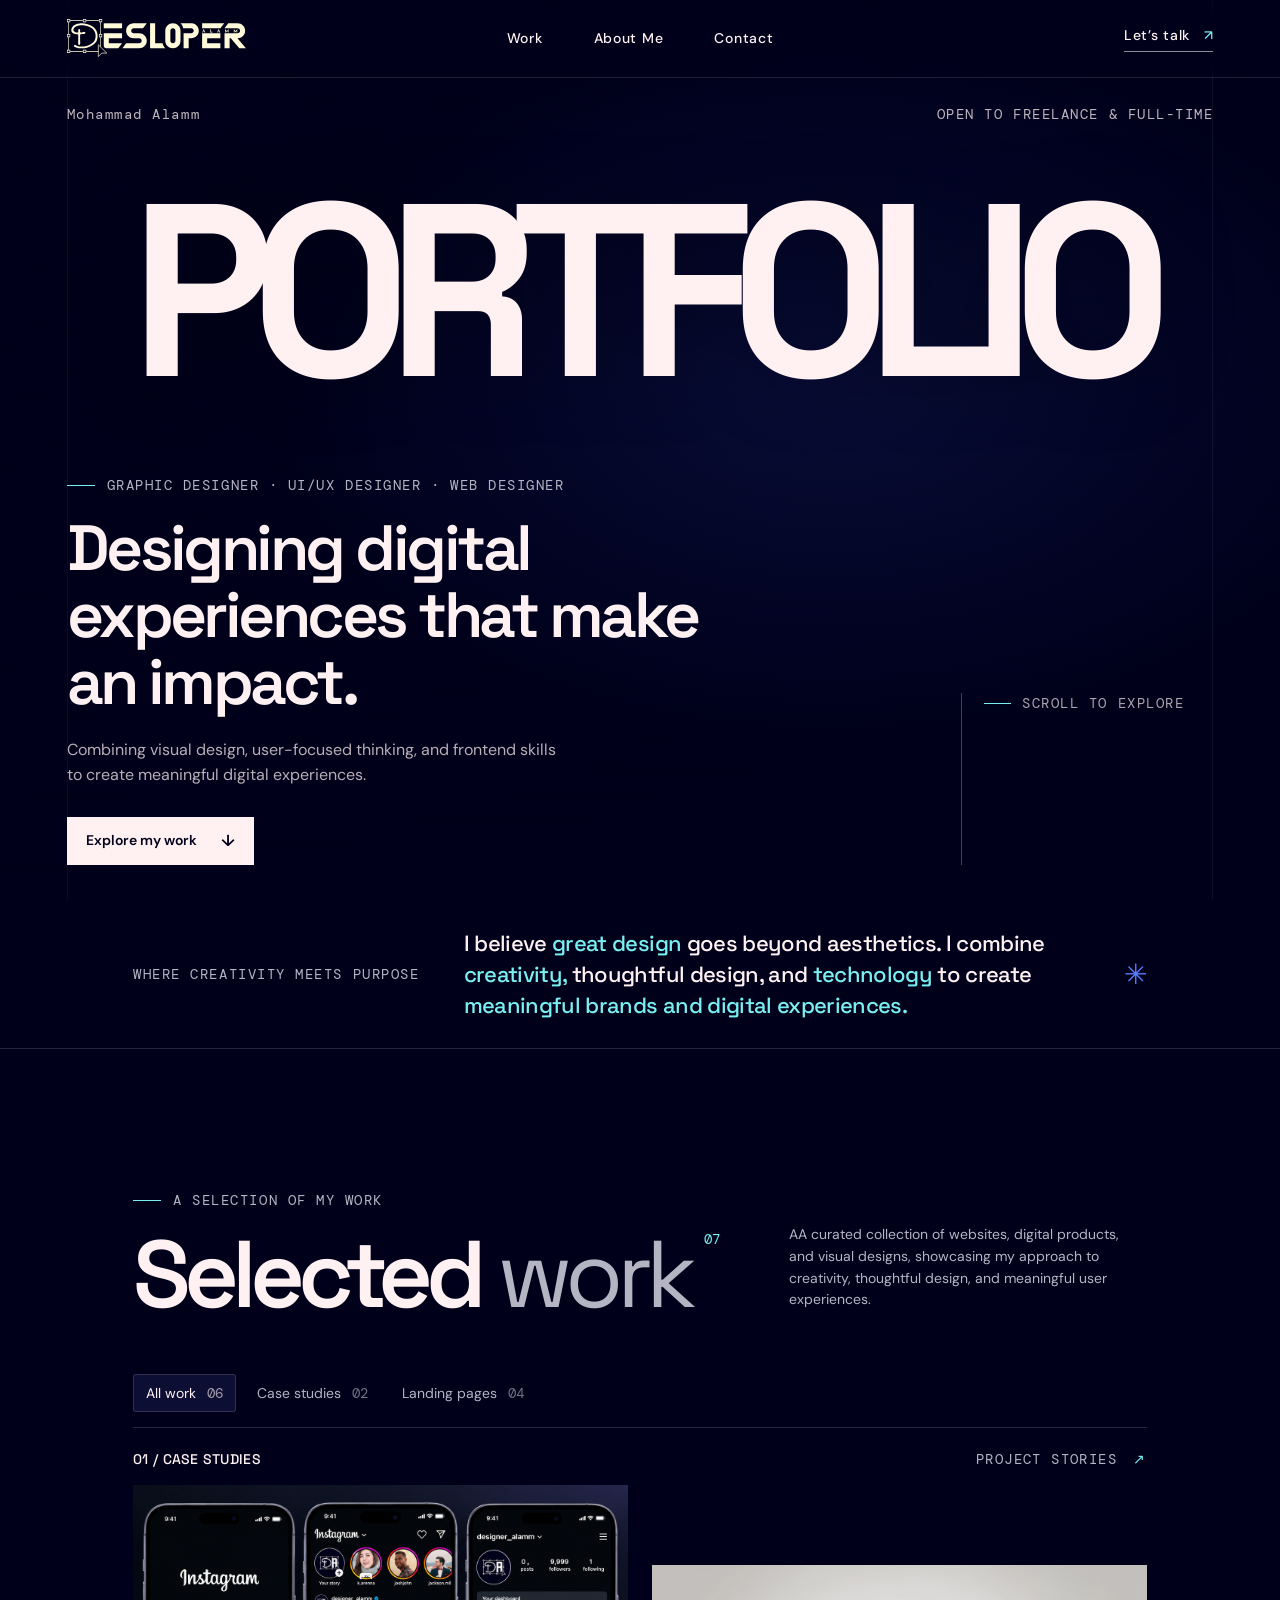
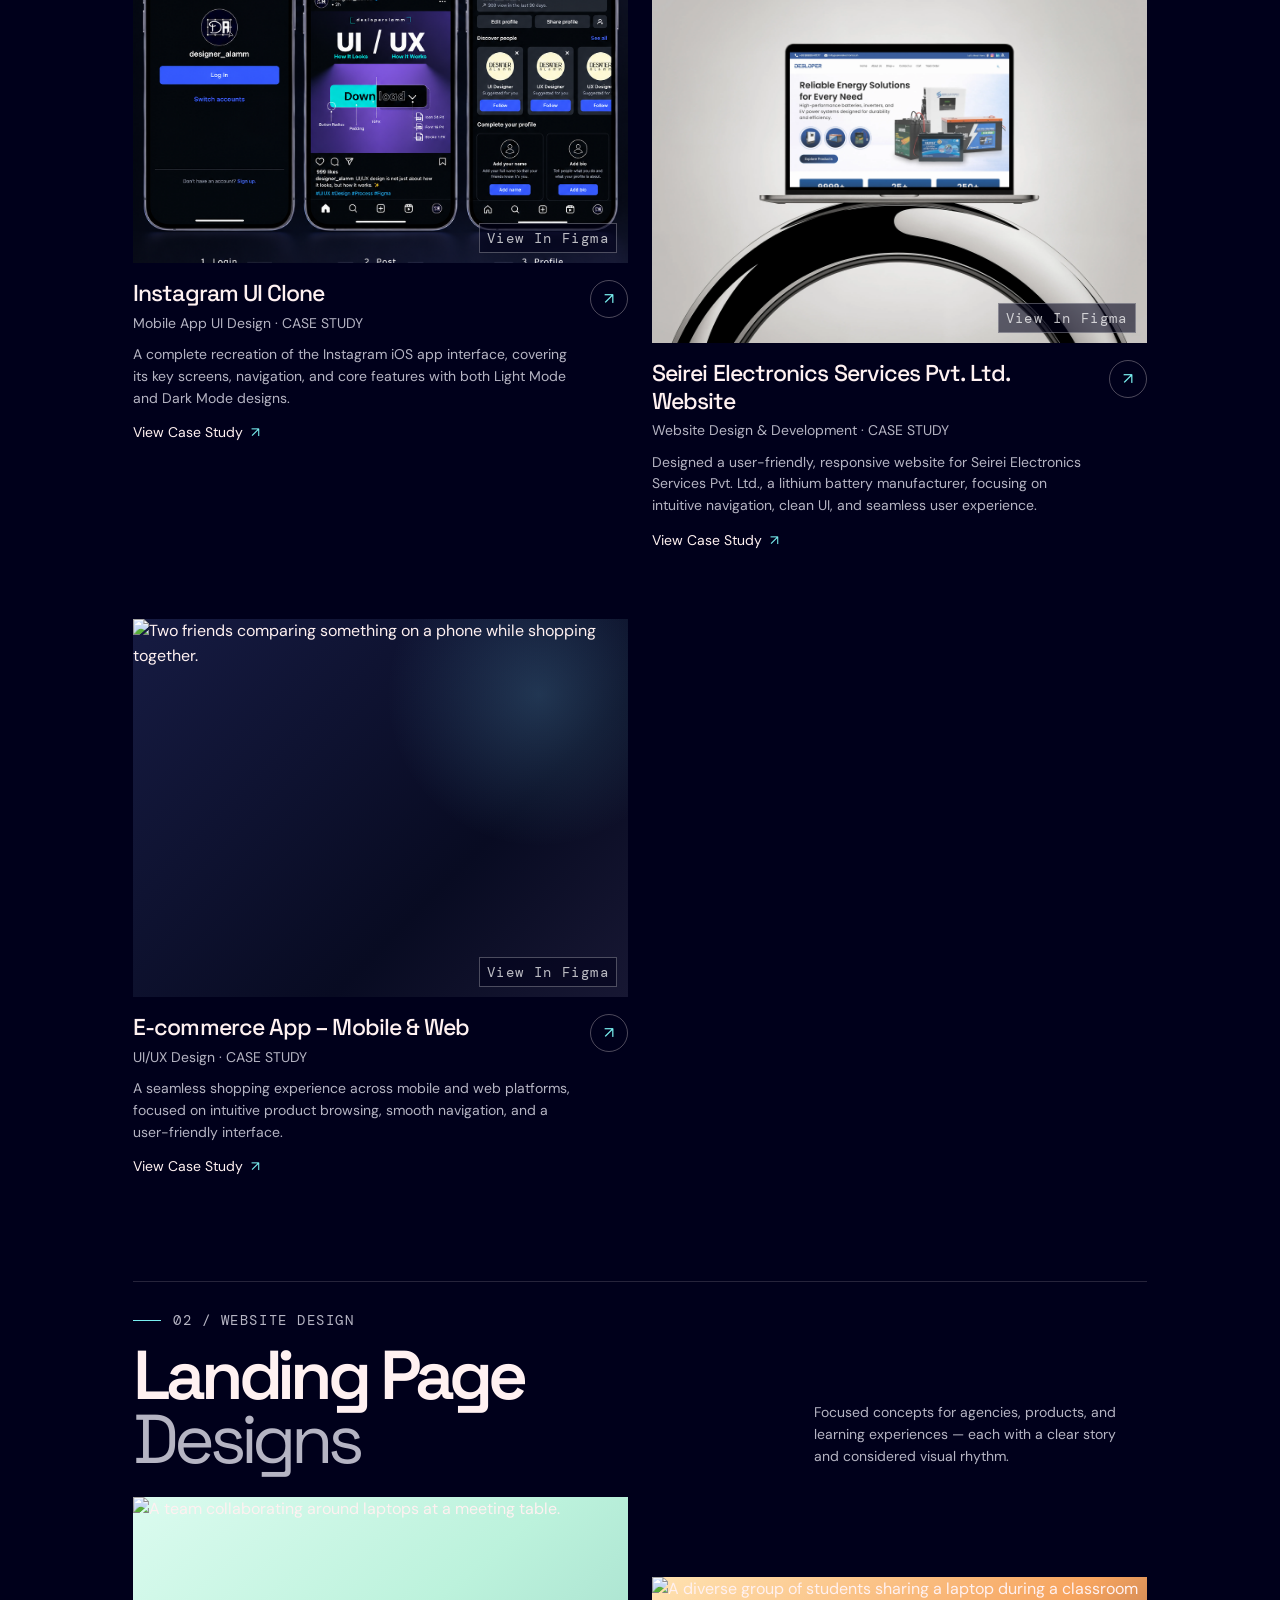
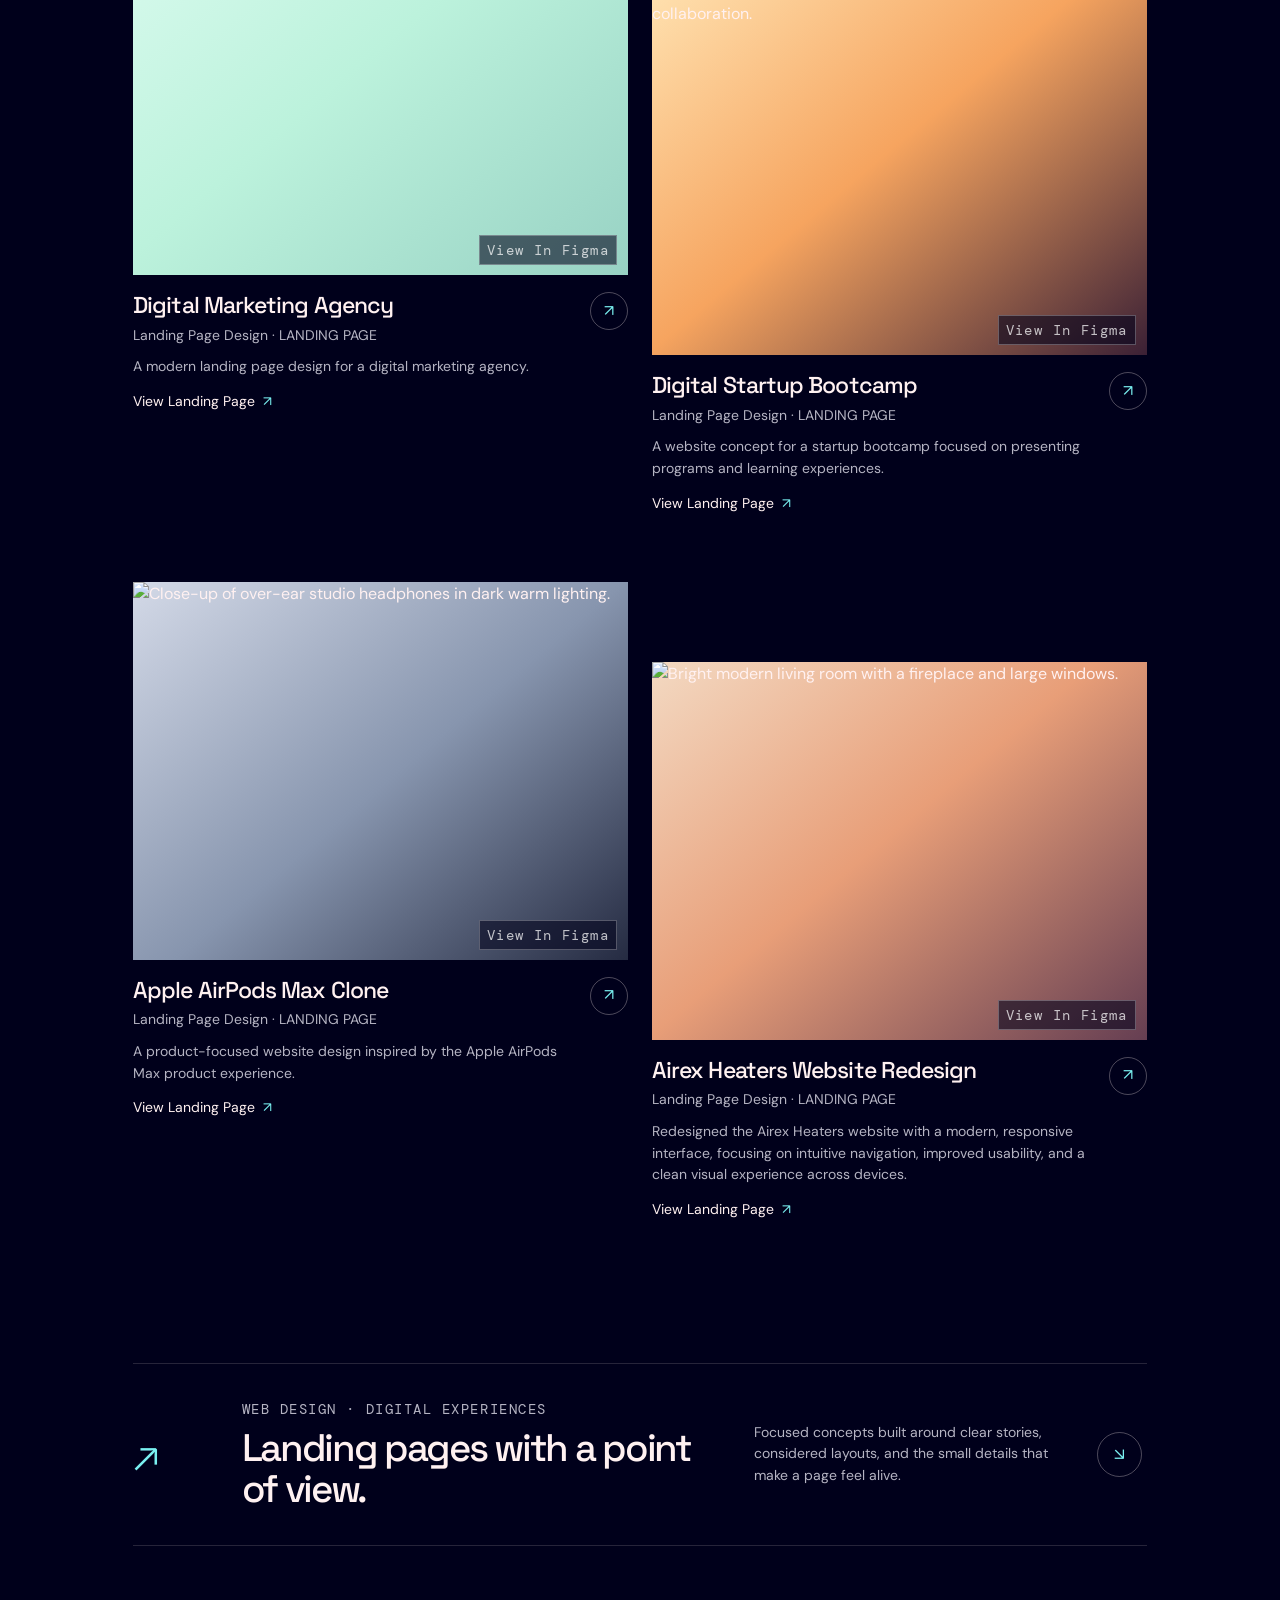
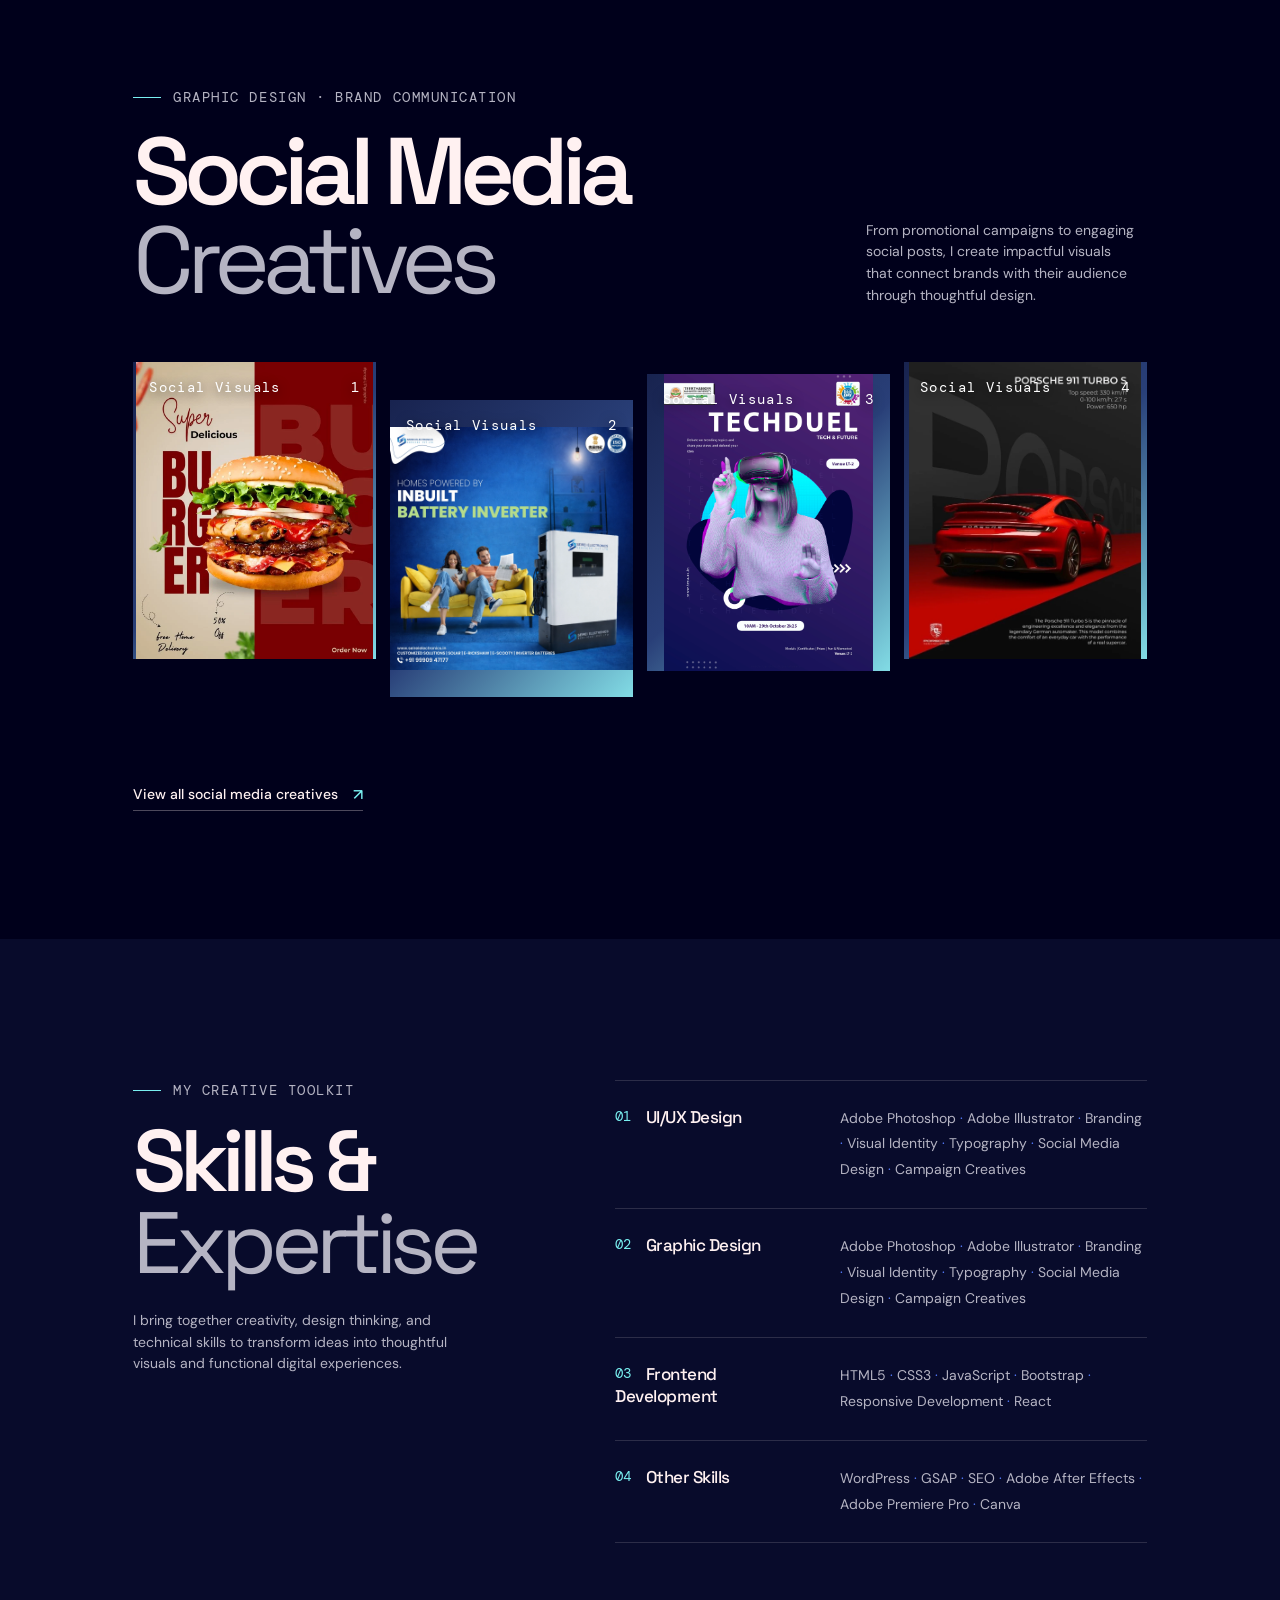
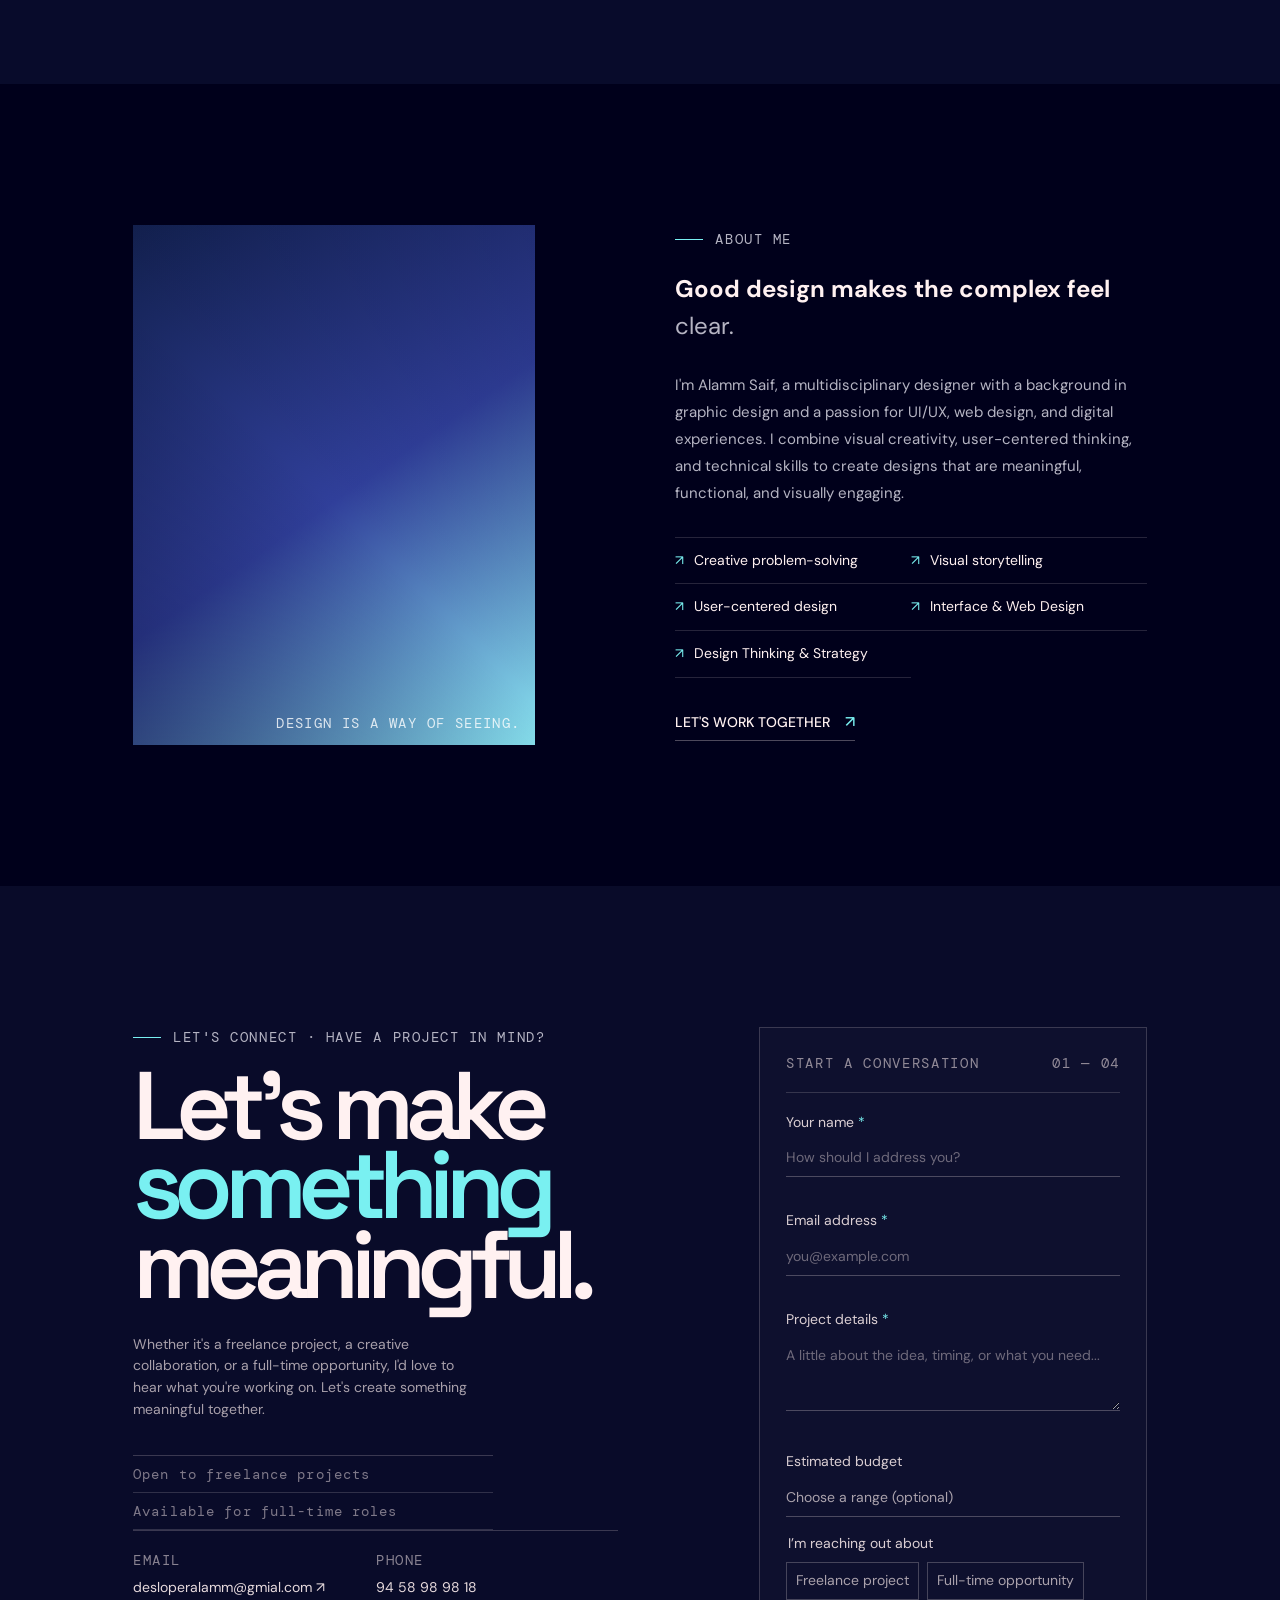
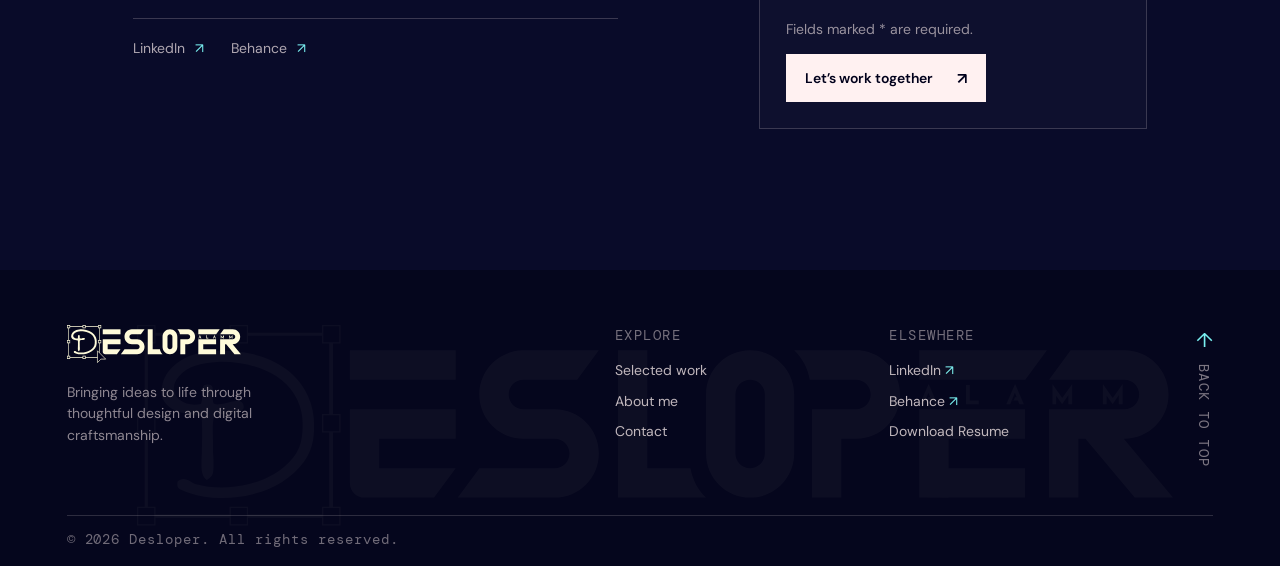
==== commit 6274f8ee: "images update" ====
--- a/index.html
+++ b/index.html
@@ -201,7 +201,8 @@
     <!-- ABOUT SECTION: edit the profile statement, values, and abstract artwork copy here. -->
     <section class="about-section section" id="about">
       <div class="about-visual reveal" aria-label="Abstract blue and ivory design artwork">
-        <img src="./assets/images/alam-sh.PNG" alt="" height="96%">
+        <!-- <img src="./assets/images/alam-sh.PNG" alt="" height="96%"> -->
+        <img src="https://res.cloudinary.com/drrhixpv8/image/upload/v1795428353/alampass_b4itm1.webp" alt="">
         <!-- <div class="about-visual-orb"></div> -->
         <!-- <div class="about-visual-ring"></div> -->
         <!-- <div class="about-visual-type">MAKE<br>IT<br><em>MATTER.</em></div> -->
--- a/styles.css
+++ b/styles.css
@@ -254,7 +254,8 @@
   position: absolute;
   z-index: -3;
   inset: -4% 0;
-  background: url('./assets/images/alam-red.png') 50% 48% / cover;
+  /* background: url('./assets/images/alam-red.png') 50% 48% / cover; */
+  background: url('https://res.cloudinary.com/drrhixpv8/image/upload/v1795428354/alamred_kyoxqi.webp') 50% 48% / cover;
   opacity: .52;
   transform: scale(1.035);
   animation: hero-image-enter 1.5s ease-out both, hero-drift 24s ease-in-out 1.5s infinite alternate;
@@ -714,7 +715,7 @@
   transition: transform .6s cubic-bezier(.2, .8, .2, 1);
 }
 
-.project-card:hover .project-visual>img {
+.project-image-link:hover .project-visual>img {
   transform: scale(1.035);
 }
 
@@ -779,7 +780,7 @@
   transition: transform .65s cubic-bezier(.2, .8, .2, 1), box-shadow .4s ease;
 }
 
-.project-card:hover .art-window {
+.project-image-link:hover .art-window {
   transform: translateY(6%) scale(1.025);
   box-shadow: 0 30px 65px rgba(0, 0, 0, .48);
 }
@@ -883,7 +884,7 @@
   border-radius: 20px;
 }
 
-.project-card:hover .project-visual[data-art="shop"] .art-window {
+.project-image-link:hover .project-visual[data-art="shop"] .art-window {
   transform: translate(12%, 6%) scale(1.025);
 }
 
@@ -1073,7 +1074,7 @@
   font-style: normal;
 }
 
-.project-card:hover .project-view-link {
+.project-view-link:hover {
   color: var(--cyan);
 }
 
@@ -1087,12 +1088,6 @@
   border-radius: 50%;
   color: var(--cyan);
   transition: color .2s ease, background .2s ease, transform .2s ease;
-}
-
-.project-card:hover .project-open {
-  transform: rotate(45deg);
-  background: var(--cyan);
-  color: var(--ink);
 }
 
 .project-card[hidden] {
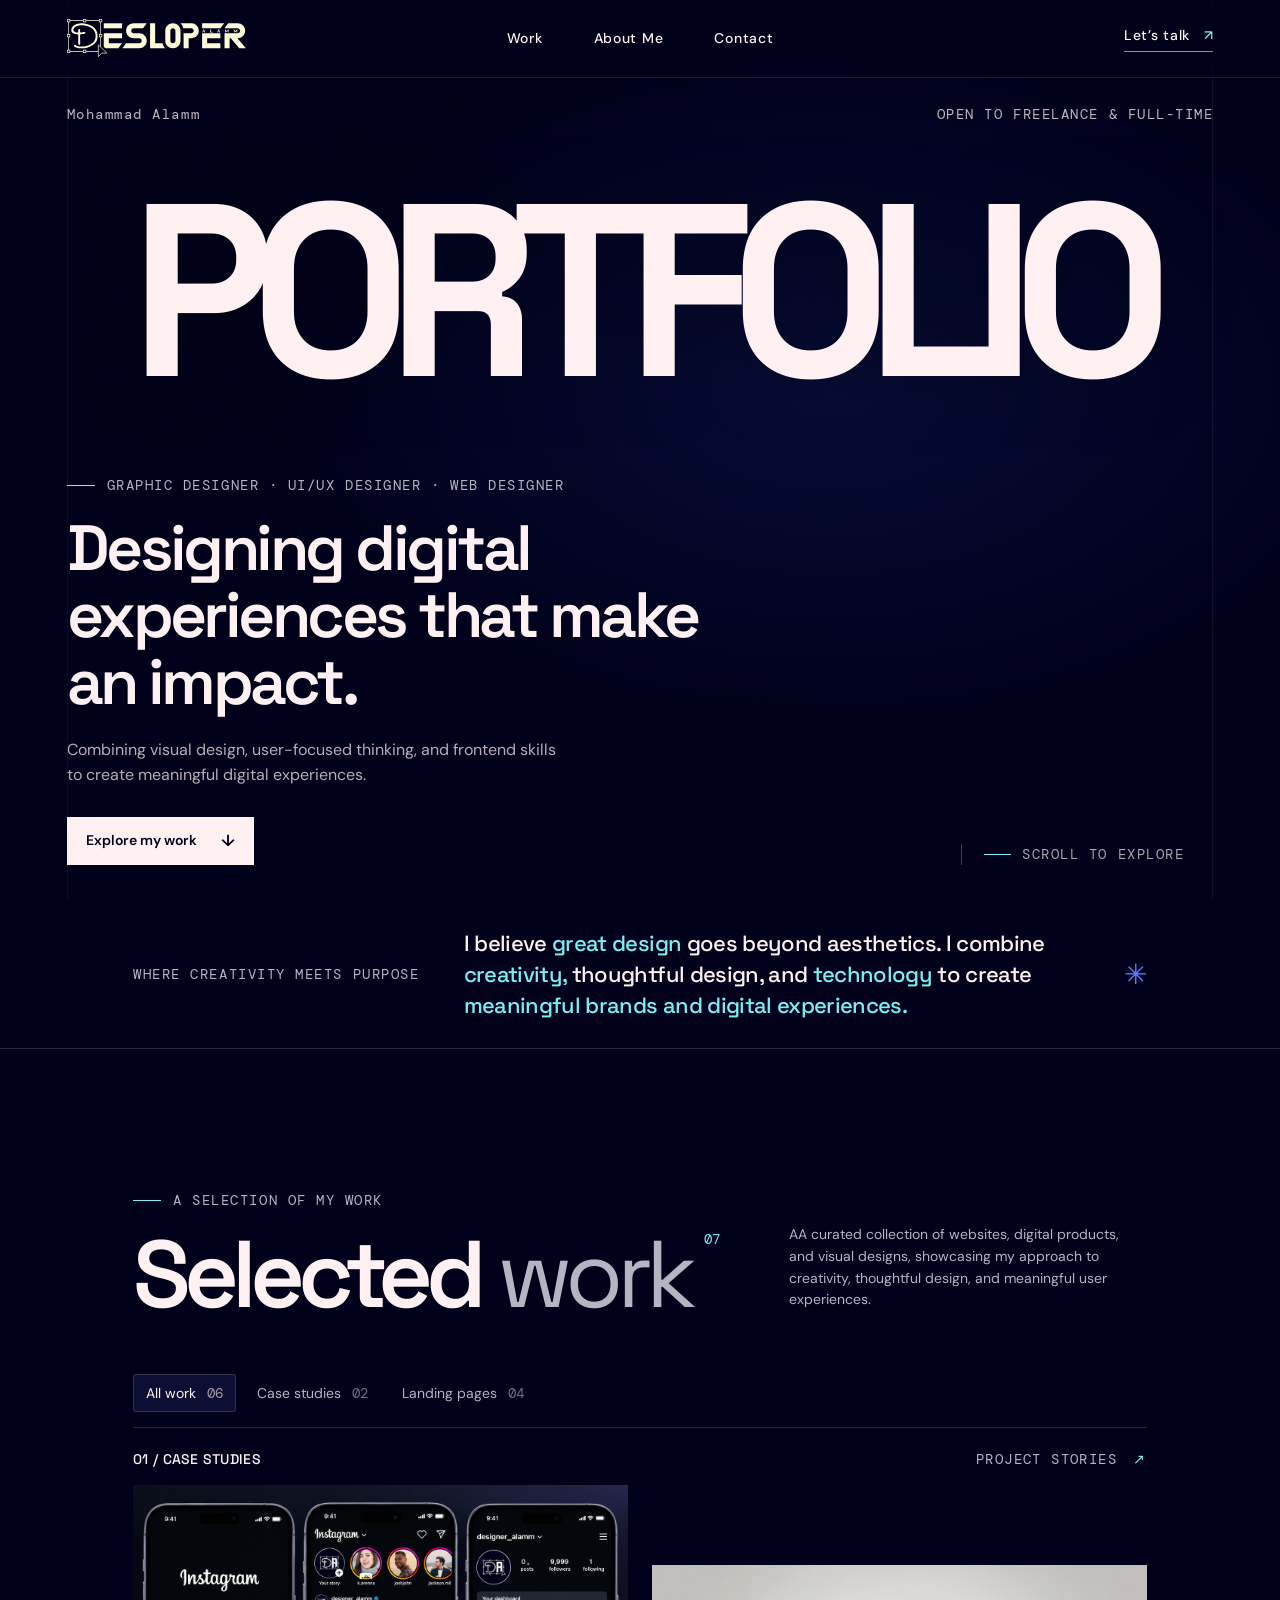
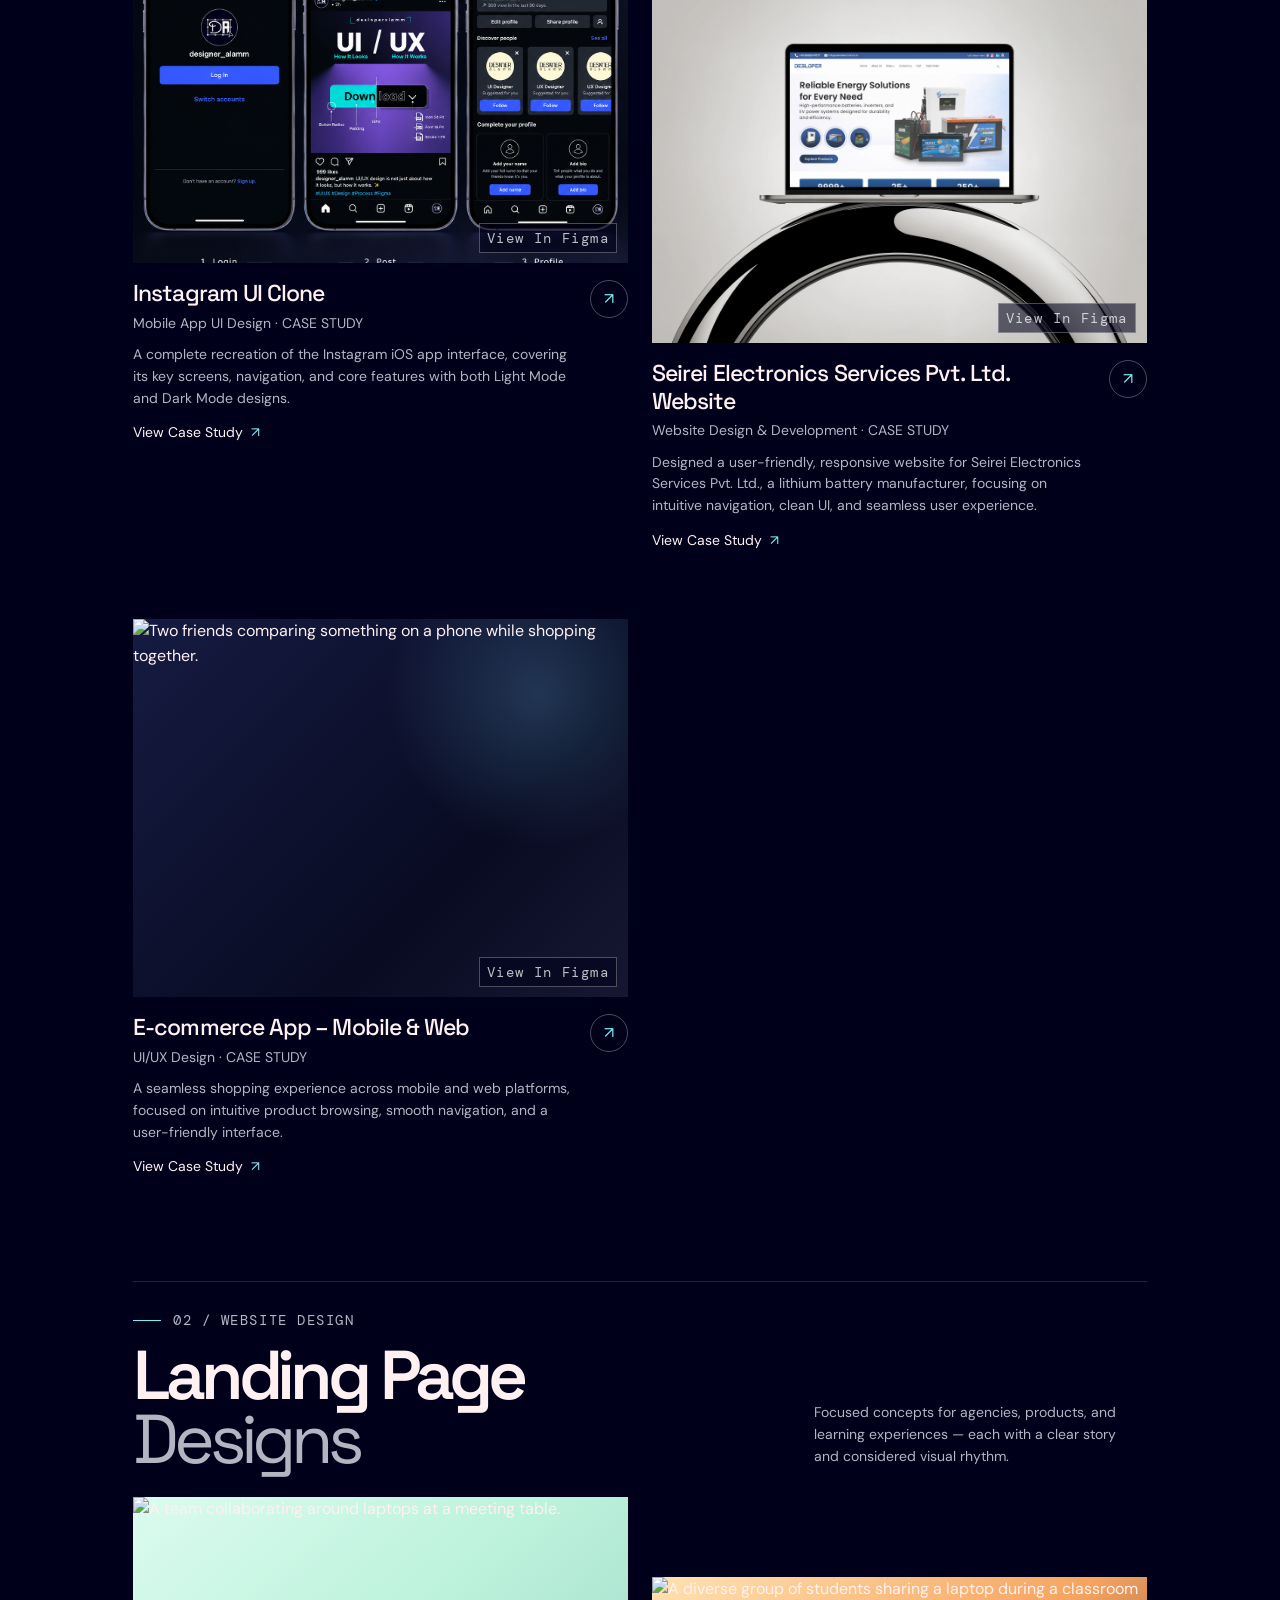
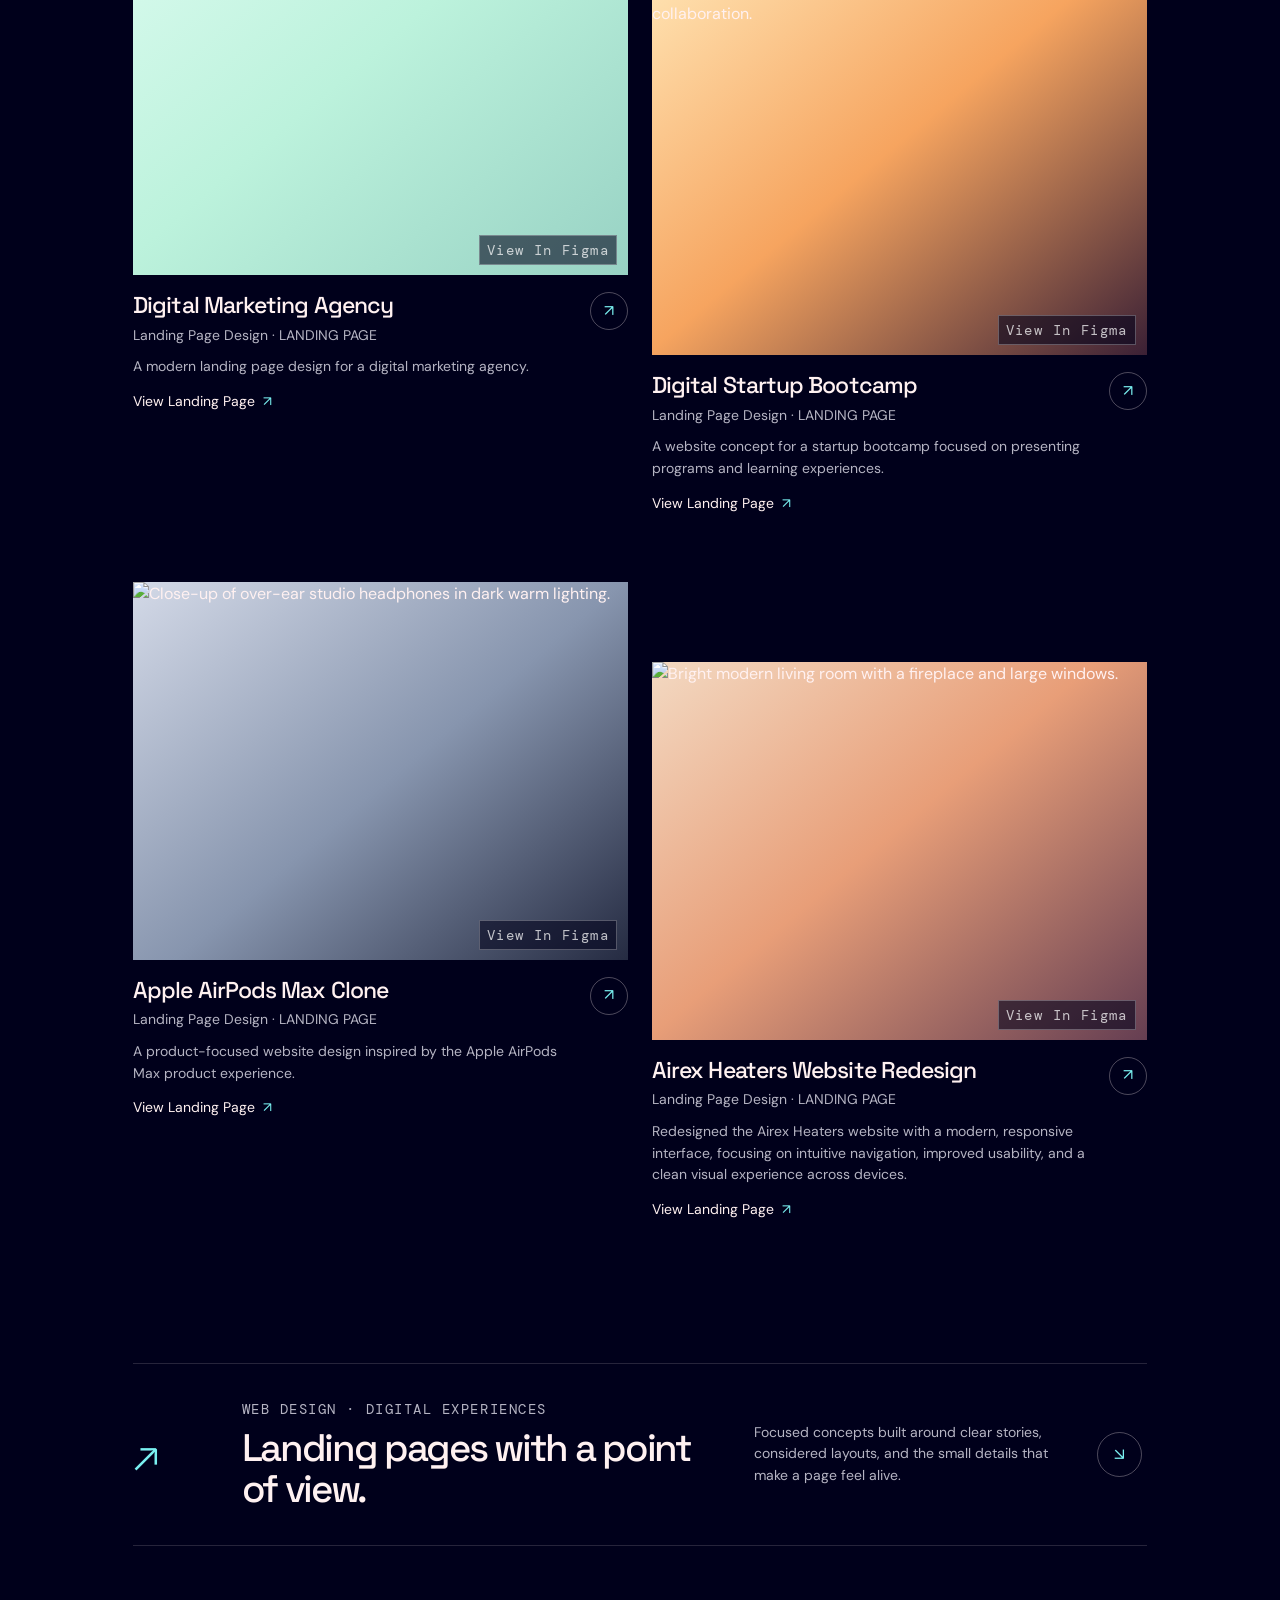
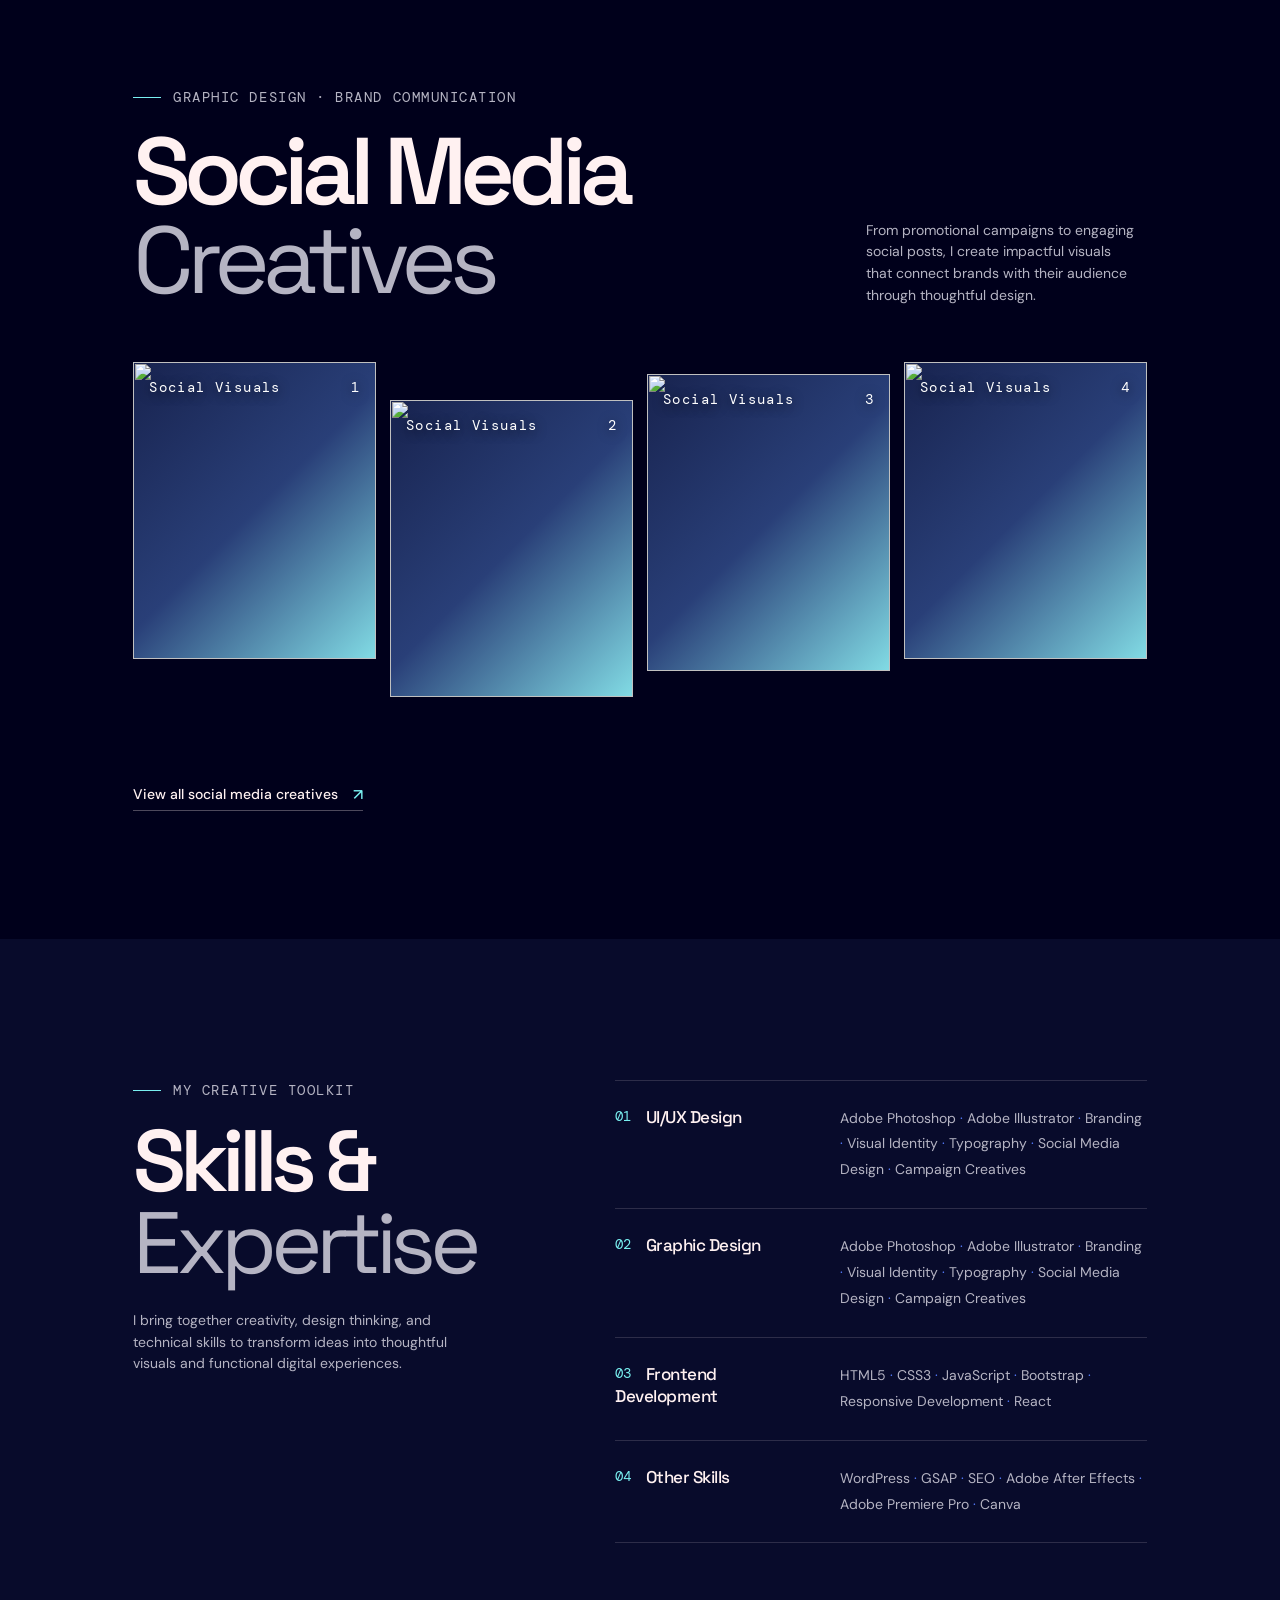
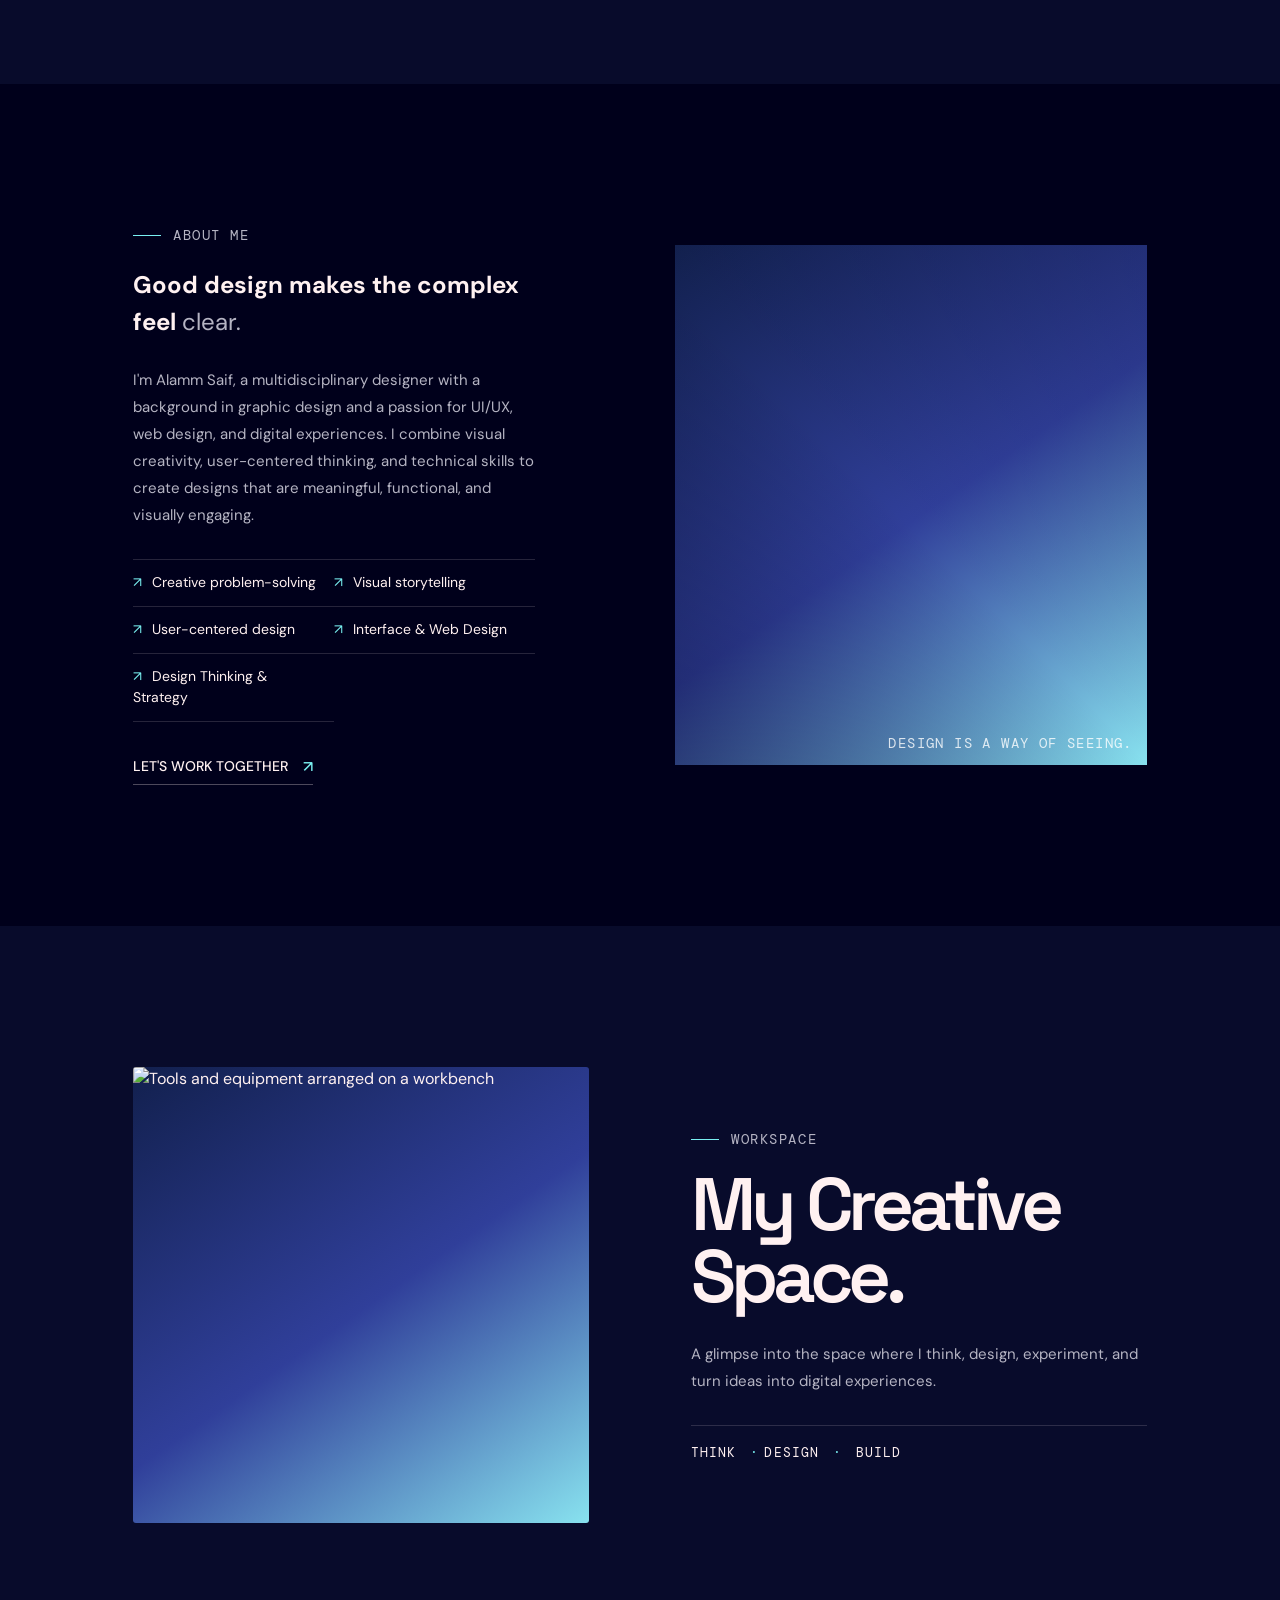
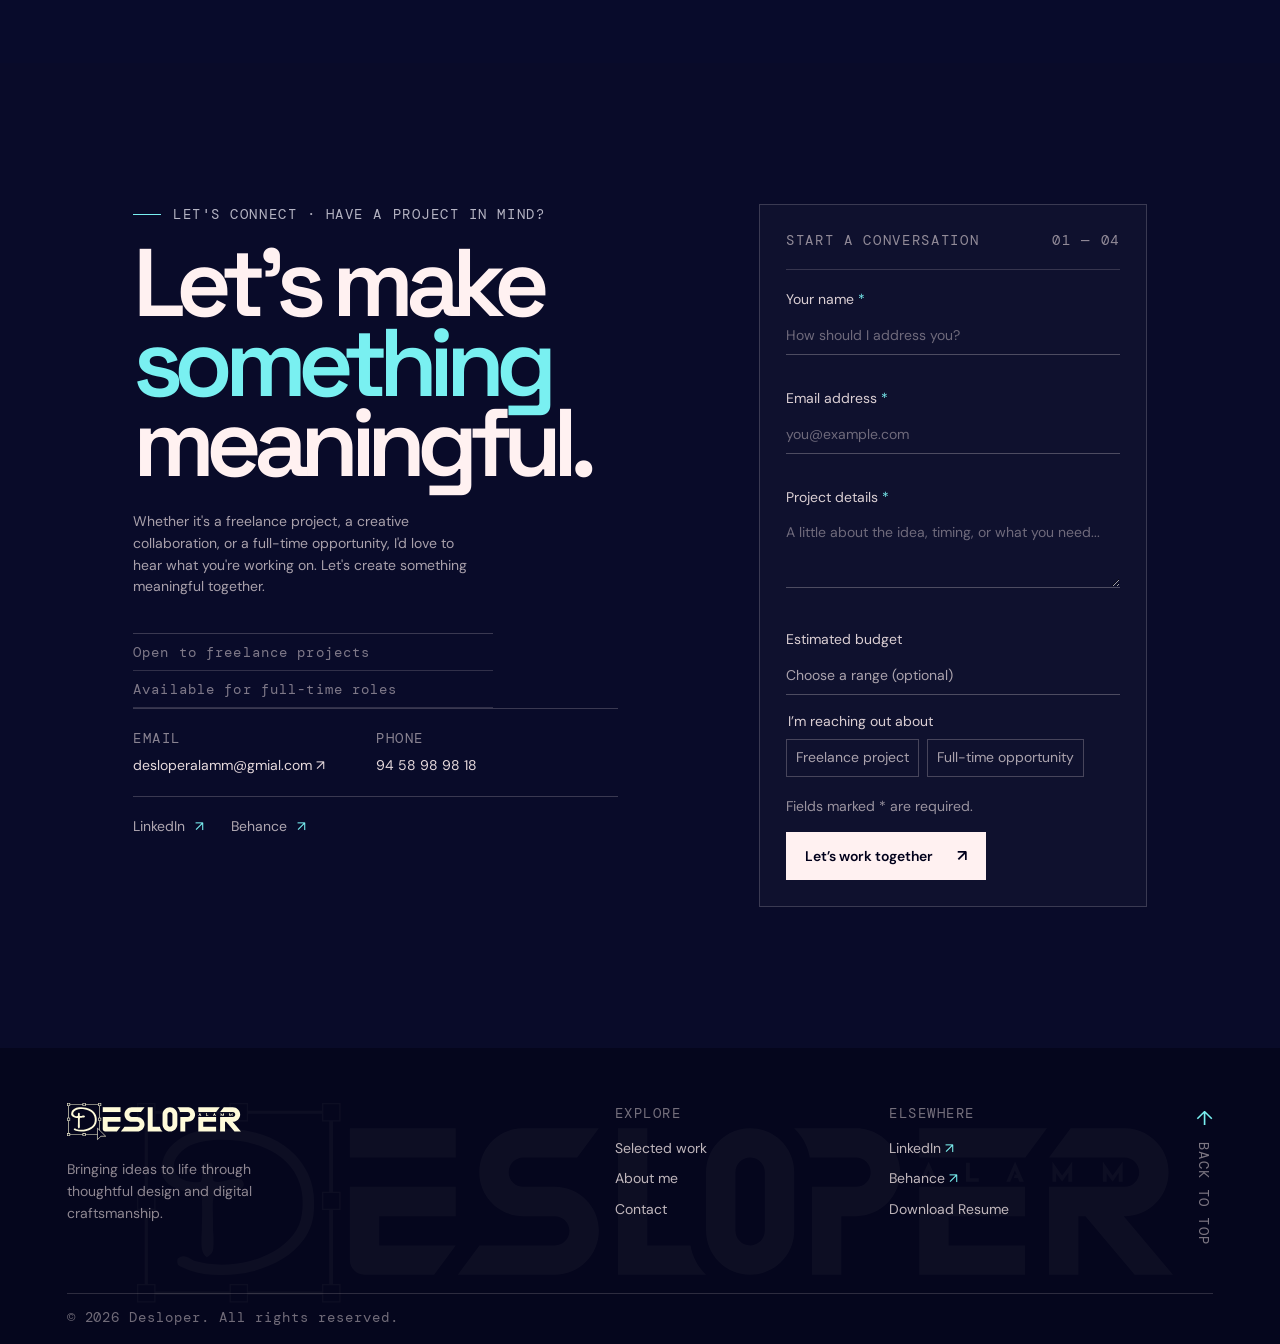
==== commit 188e8ea2: "images or section update" ====
--- a/index.html
+++ b/index.html
@@ -200,14 +200,7 @@
 
     <!-- ABOUT SECTION: edit the profile statement, values, and abstract artwork copy here. -->
     <section class="about-section section" id="about">
-      <div class="about-visual reveal" aria-label="Abstract blue and ivory design artwork">
-        <!-- <img src="./assets/images/alam-sh.PNG" alt="" height="96%"> -->
-        <img src="https://res.cloudinary.com/drrhixpv8/image/upload/v1795428353/alampass_b4itm1.webp" alt="">
-        <!-- <div class="about-visual-orb"></div> -->
-        <!-- <div class="about-visual-ring"></div> -->
-        <!-- <div class="about-visual-type">MAKE<br>IT<br><em>MATTER.</em></div> -->
-        <span class="about-visual-caption">DESIGN IS A WAY OF SEEING.</span>
-      </div>
+     
       <div c  lass="about-copy reveal">
         <p class="eyebrow"><span class="eyebrow-line"></span> ABOUT ME</p>
         <h2>Good design makes the complex feel <span class="heading-muted">clear.</span></h2>
@@ -218,6 +211,29 @@
           <span>Design Thinking & Strategy</span>
         </div>
         <a class="text-link" href="#contact">LET'S WORK TOGETHER<span aria-hidden="true">↗</span></a>
+      </div>
+
+       <div class="about-visual reveal" aria-label="Abstract blue and ivory design artwork">
+        <!-- <img src="./assets/images/alam-sh.PNG" alt="" height="96%"> -->
+        <img src="https://res.cloudinary.com/drrhixpv8/image/upload/v1795428353/alampass_b4itm1.webp" alt="">
+        <!-- <div class="about-visual-orb"></div> -->
+        <!-- <div class="about-visual-ring"></div> -->
+        <!-- <div class="about-visual-type">MAKE<br>IT<br><em>MATTER.</em></div> -->
+        <span class="about-visual-caption">DESIGN IS A WAY OF SEEING.</span>
+      </div>
+
+    </section>
+
+    <!-- WORKSPACE SECTION: replace the image source with a personal workspace photo when ready. -->
+    <section class="workspace-section section" id="workspace" aria-labelledby="workspace-title">
+      <div class="workspace-visual reveal">
+        <img src="https://res.cloudinary.com/drrhixpv8/image/upload/v1795461317/work-space_oba4t9.jpg" alt="Tools and equipment arranged on a workbench">
+      </div>
+      <div class="workspace-copy reveal">
+        <p class="eyebrow"><span class="eyebrow-line"></span>WORKSPACE</p>
+        <h2 id="workspace-title">My Creative Space.</h2>
+        <p class="workspace-description">A glimpse into the space where I think, design, experiment, and turn ideas into digital experiences.</p>
+        <p class="workspace-support">THINK <i>·</i>DESIGN <i>·</i> BUILD</p>
       </div>
     </section>
 
@@ -326,4 +342,4 @@
   </dialog>
 </body>
 
-</html>+</html>
--- a/styles.css
+++ b/styles.css
@@ -450,7 +450,7 @@
 
 .hero-aside {
   display: flex;
-  min-height: 172px;
+  /* min-height: 172px; */
   flex-direction: column;
   align-items: flex-start;
   justify-content: space-between;
@@ -1681,6 +1681,57 @@
   color: var(--cyan);
 }
 
+/* WORKSPACE SECTION: square setup photo paired with a compact introduction. */
+.workspace-section {
+  display: grid;
+  grid-template-columns: minmax(0, 1fr) minmax(0, 1fr);
+  align-items: center;
+  gap: clamp(45px, 8vw, 120px);
+  background: var(--ink-soft);
+}
+
+.workspace-visual {
+  aspect-ratio: 1;
+  overflow: hidden;
+  border-radius: 3px;
+  background: linear-gradient(145deg, #12204e, #303f9a 52%, #88e2ef);
+}
+
+.workspace-visual img {
+  width: 100%;
+  height: 100%;
+  object-fit: cover;
+}
+
+.workspace-copy h2 {
+  margin: 0;
+  font: 600 clamp(2.7rem, 5.8vw, 5.7rem)/.98 var(--display);
+  letter-spacing: -.07em;
+}
+
+.workspace-description {
+  max-width: 525px;
+  margin: 27px 0 30px;
+  color: var(--paper-dim);
+  font-size: 15px;
+  line-height: 1.8;
+}
+
+.workspace-support {
+  margin: 0;
+  padding-top: 18px;
+  border-top: 1px solid var(--line);
+  color: var(--paper);
+  font: 13px var(--mono);
+  letter-spacing: .08em;
+}
+
+.workspace-support i {
+  padding-inline: 5px;
+  color: var(--cyan);
+  font-style: normal;
+}
+
 /* CONTACT SECTION: availability, profile links, inquiry form, and validation feedback. */
 .contact-section {
   background: #090b29;
@@ -2038,12 +2089,26 @@
 .reveal {
   opacity: 0;
   transform: translateY(24px);
-  transition: opacity .7s ease, transform .7s cubic-bezier(.2, .75, .2, 1);
+  transition: opacity .65s ease-out, transform .65s cubic-bezier(.2, .75, .2, 1);
+  transition-delay: var(--reveal-delay, 0ms);
 }
 
 .reveal.is-visible {
   opacity: 1;
   transform: translateY(0);
+}
+
+.project-card.reveal {
+  animation: none;
+}
+
+.workspace-visual.reveal img {
+  transition: transform .8s cubic-bezier(.2, .75, .2, 1);
+  transform: scale(1.025);
+}
+
+.workspace-visual.reveal.is-visible img {
+  transform: scale(1);
 }
 
 @keyframes hero-image-enter {
@@ -2499,6 +2564,11 @@
     gap: 38px;
   }
 
+  .workspace-section {
+    grid-template-columns: 1fr;
+    gap: 38px;
+  }
+
   .about-visual {
     min-height: 390px;
   }
@@ -2508,6 +2578,14 @@
   }
 
   .about-paragraph {
+    font-size: 14px;
+  }
+
+  .workspace-copy h2 {
+    font-size: clamp(2.8rem, 13vw, 4.8rem);
+  }
+
+  .workspace-description {
     font-size: 14px;
   }
 
